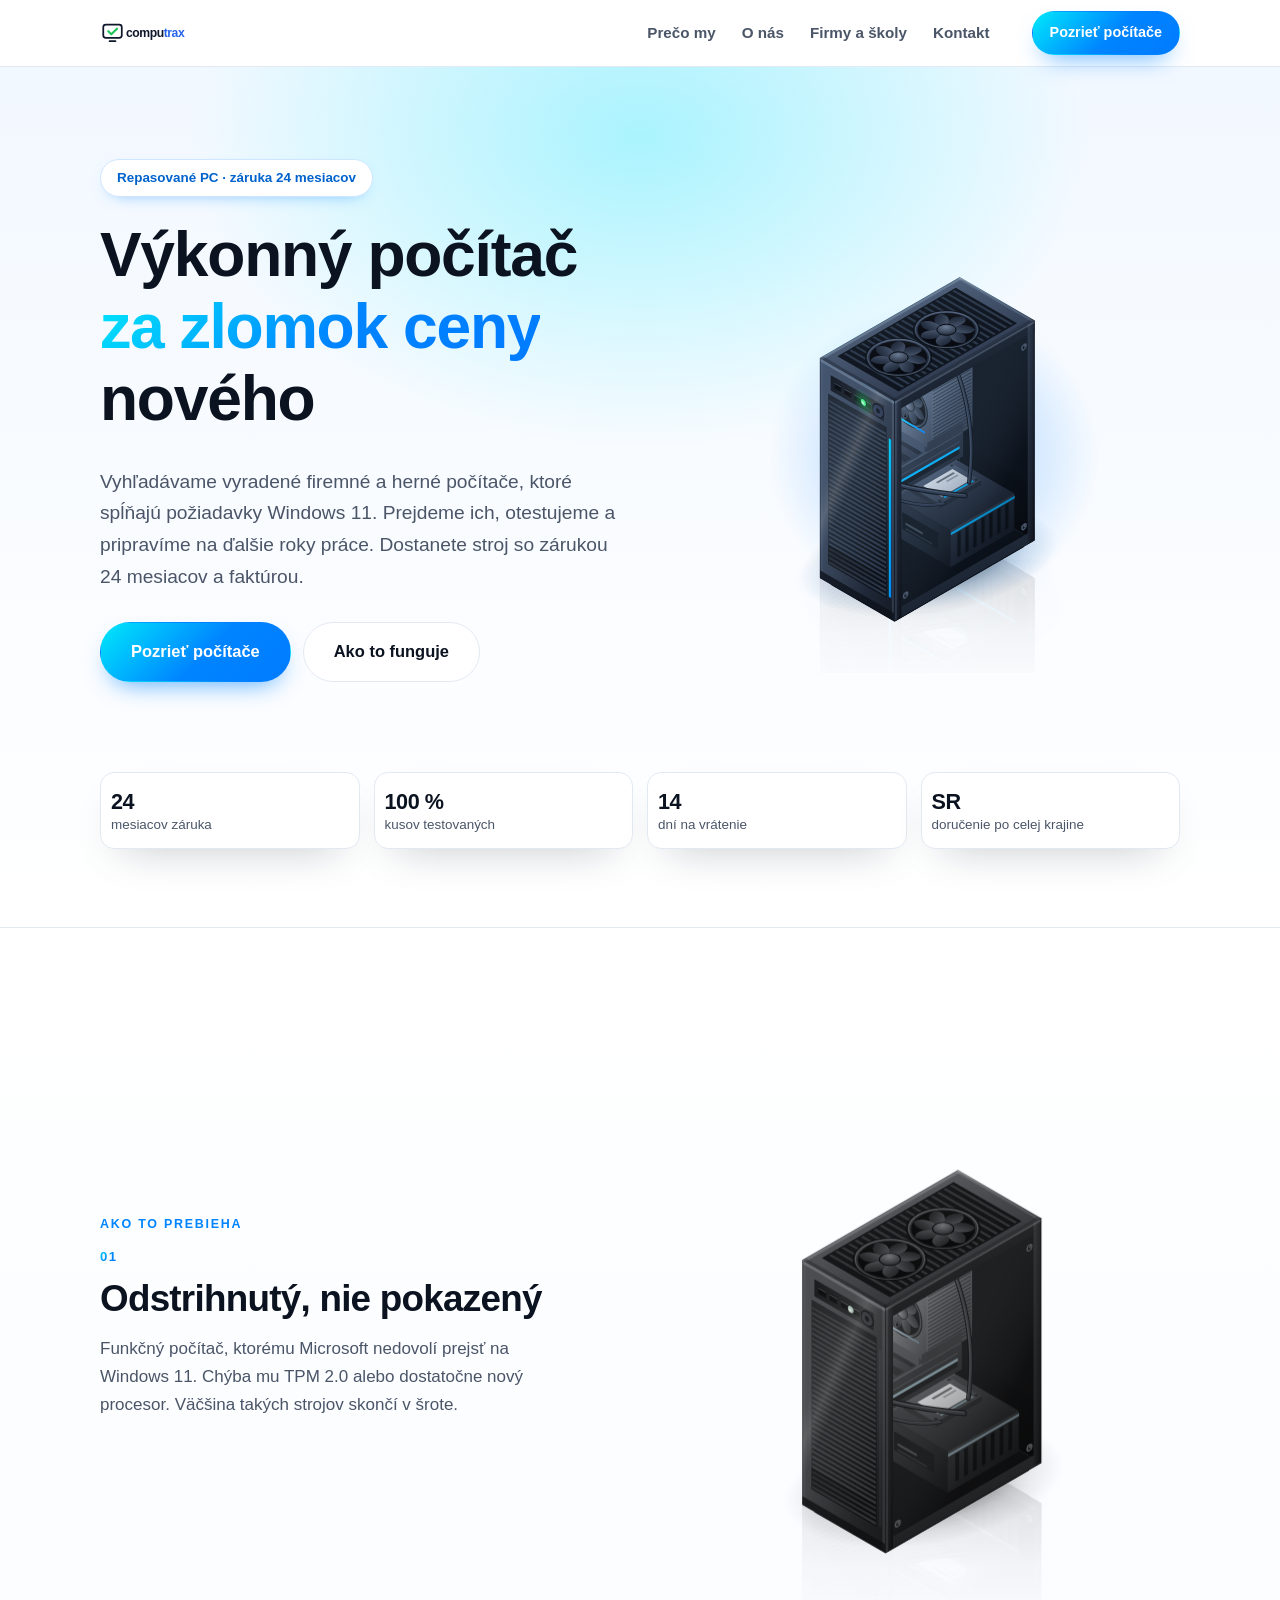
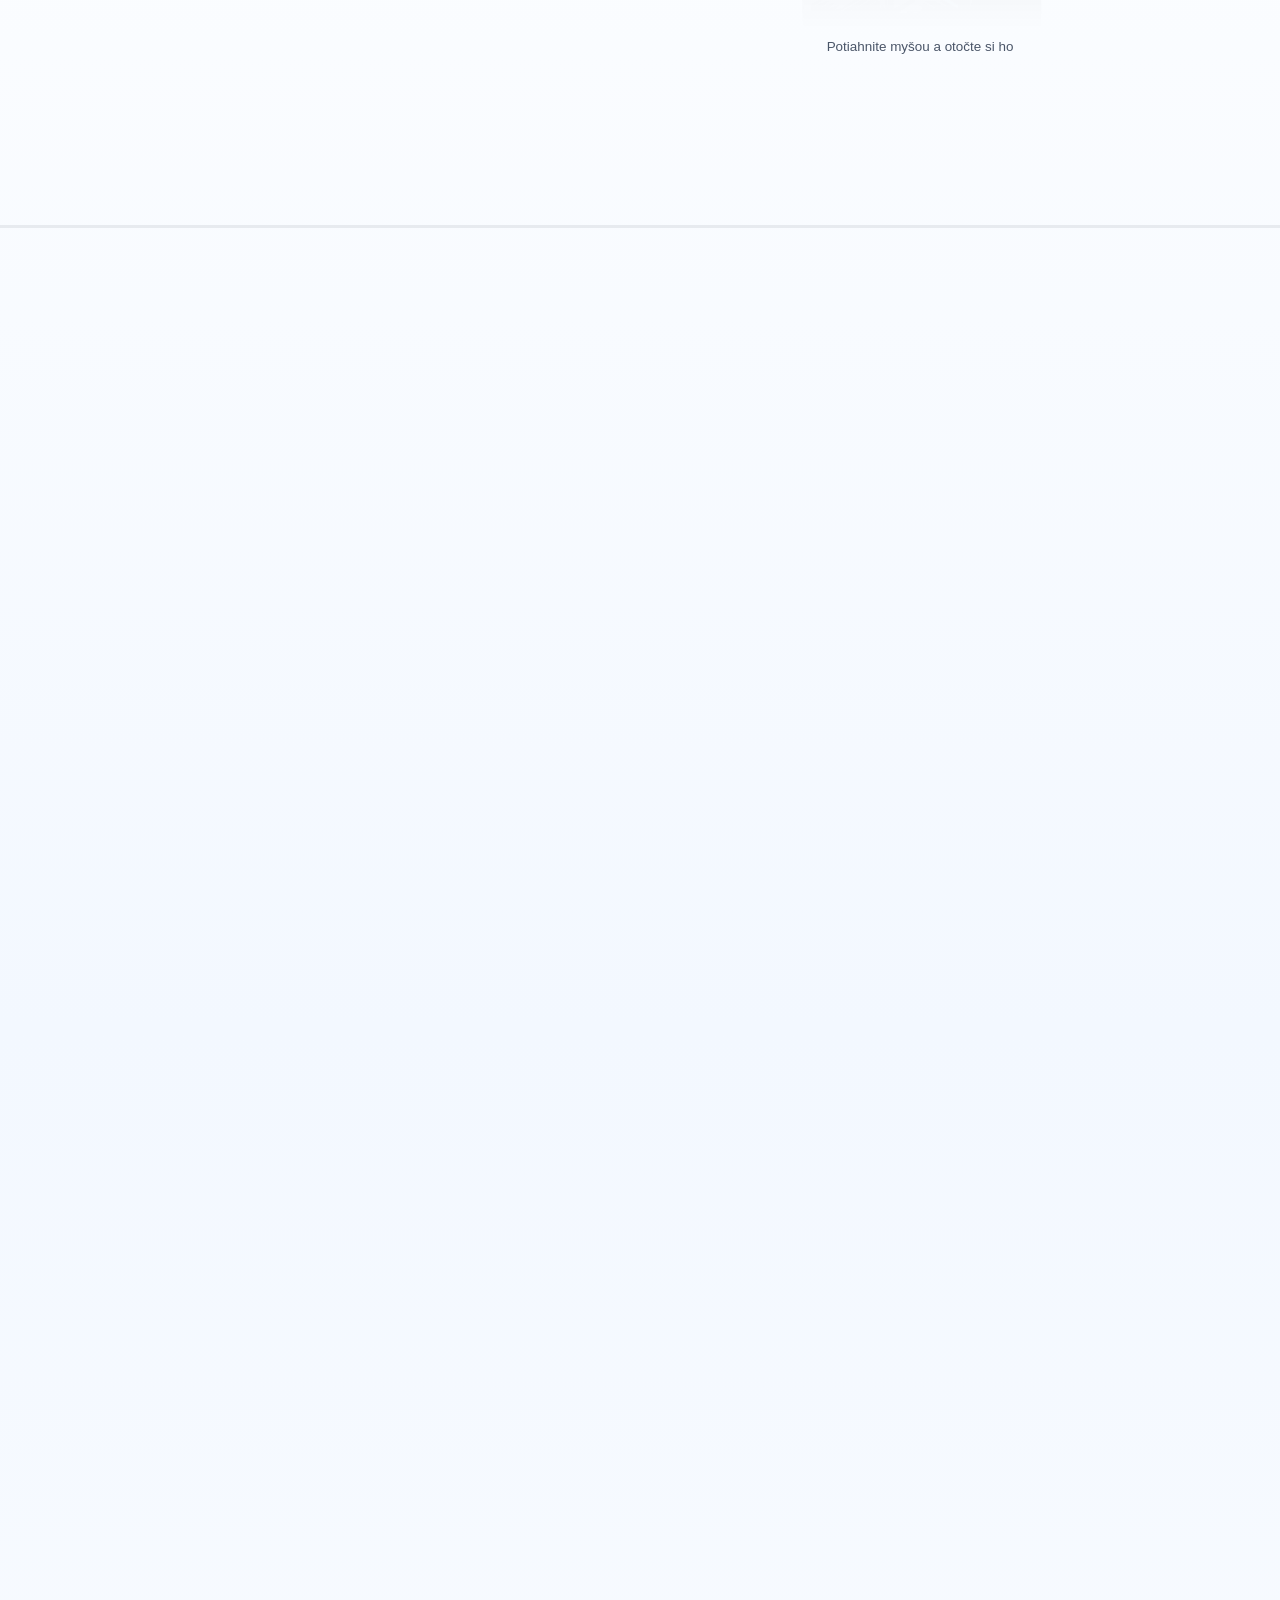
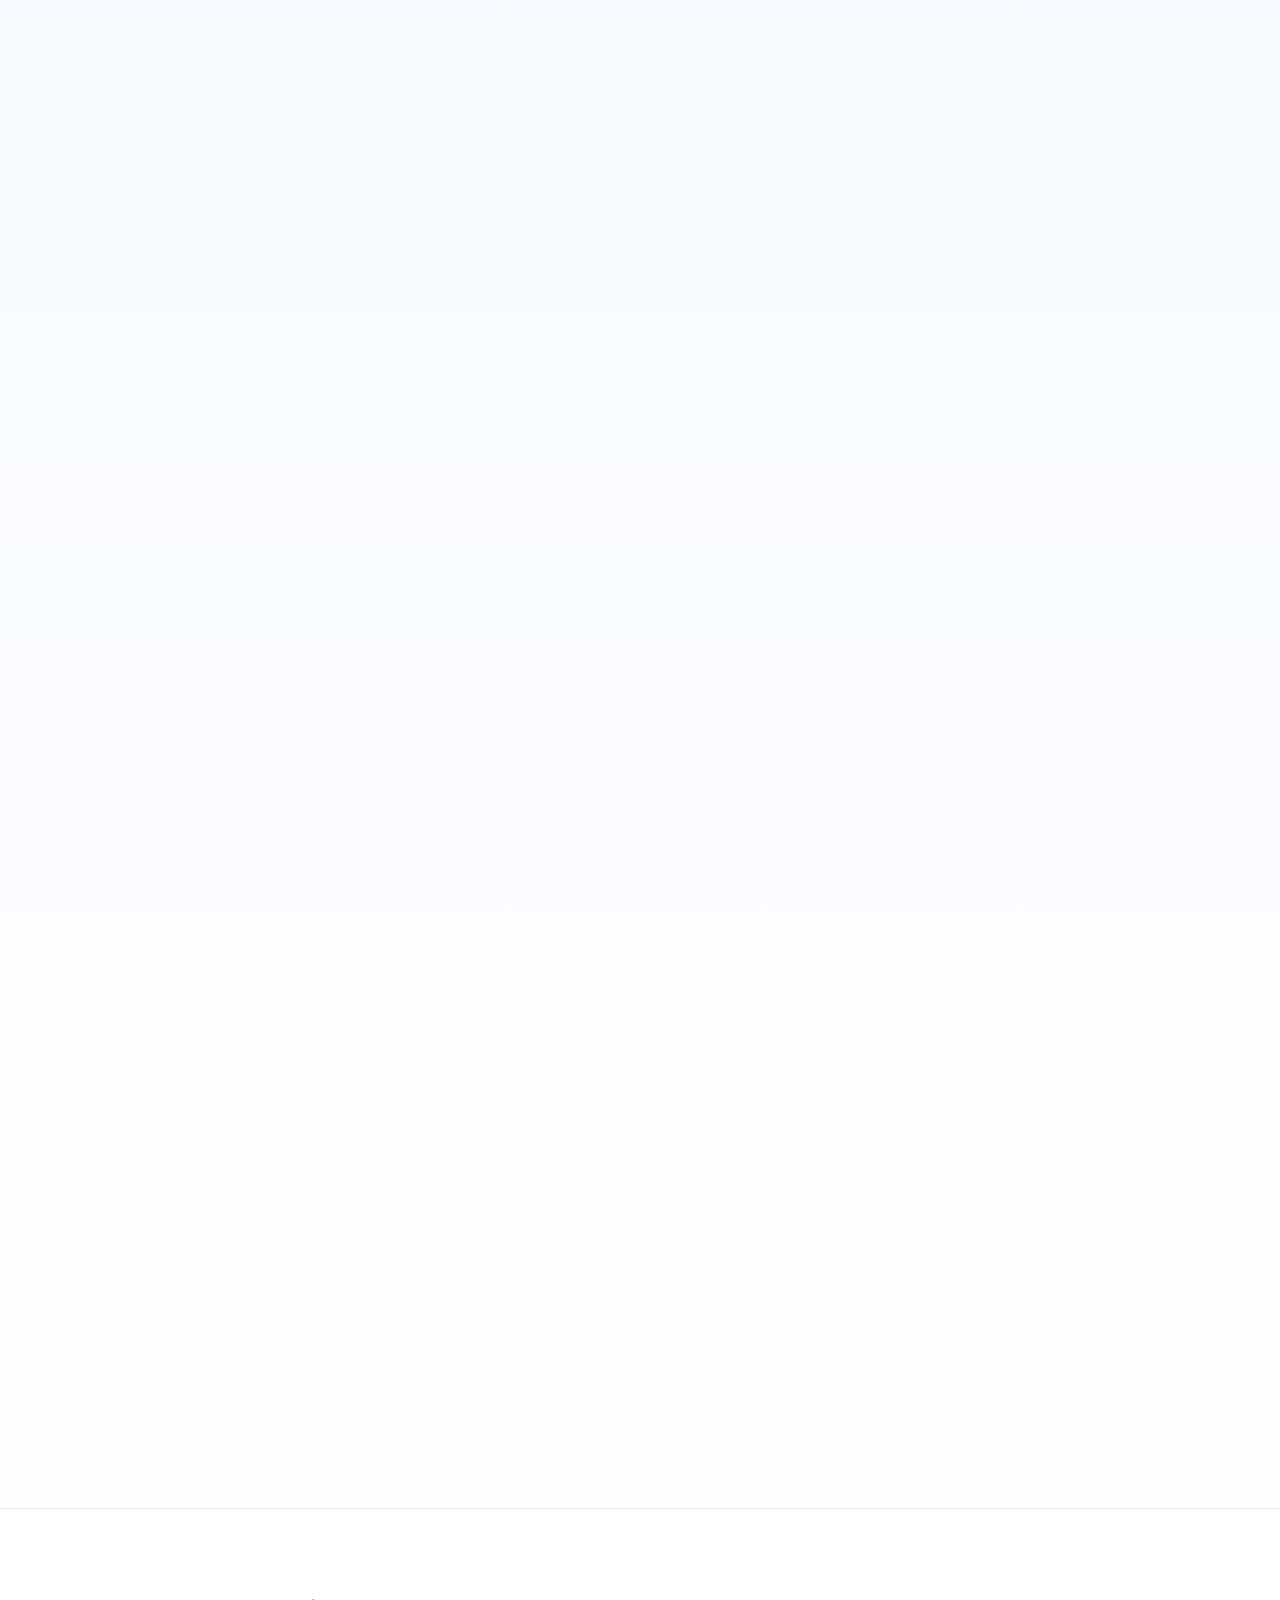
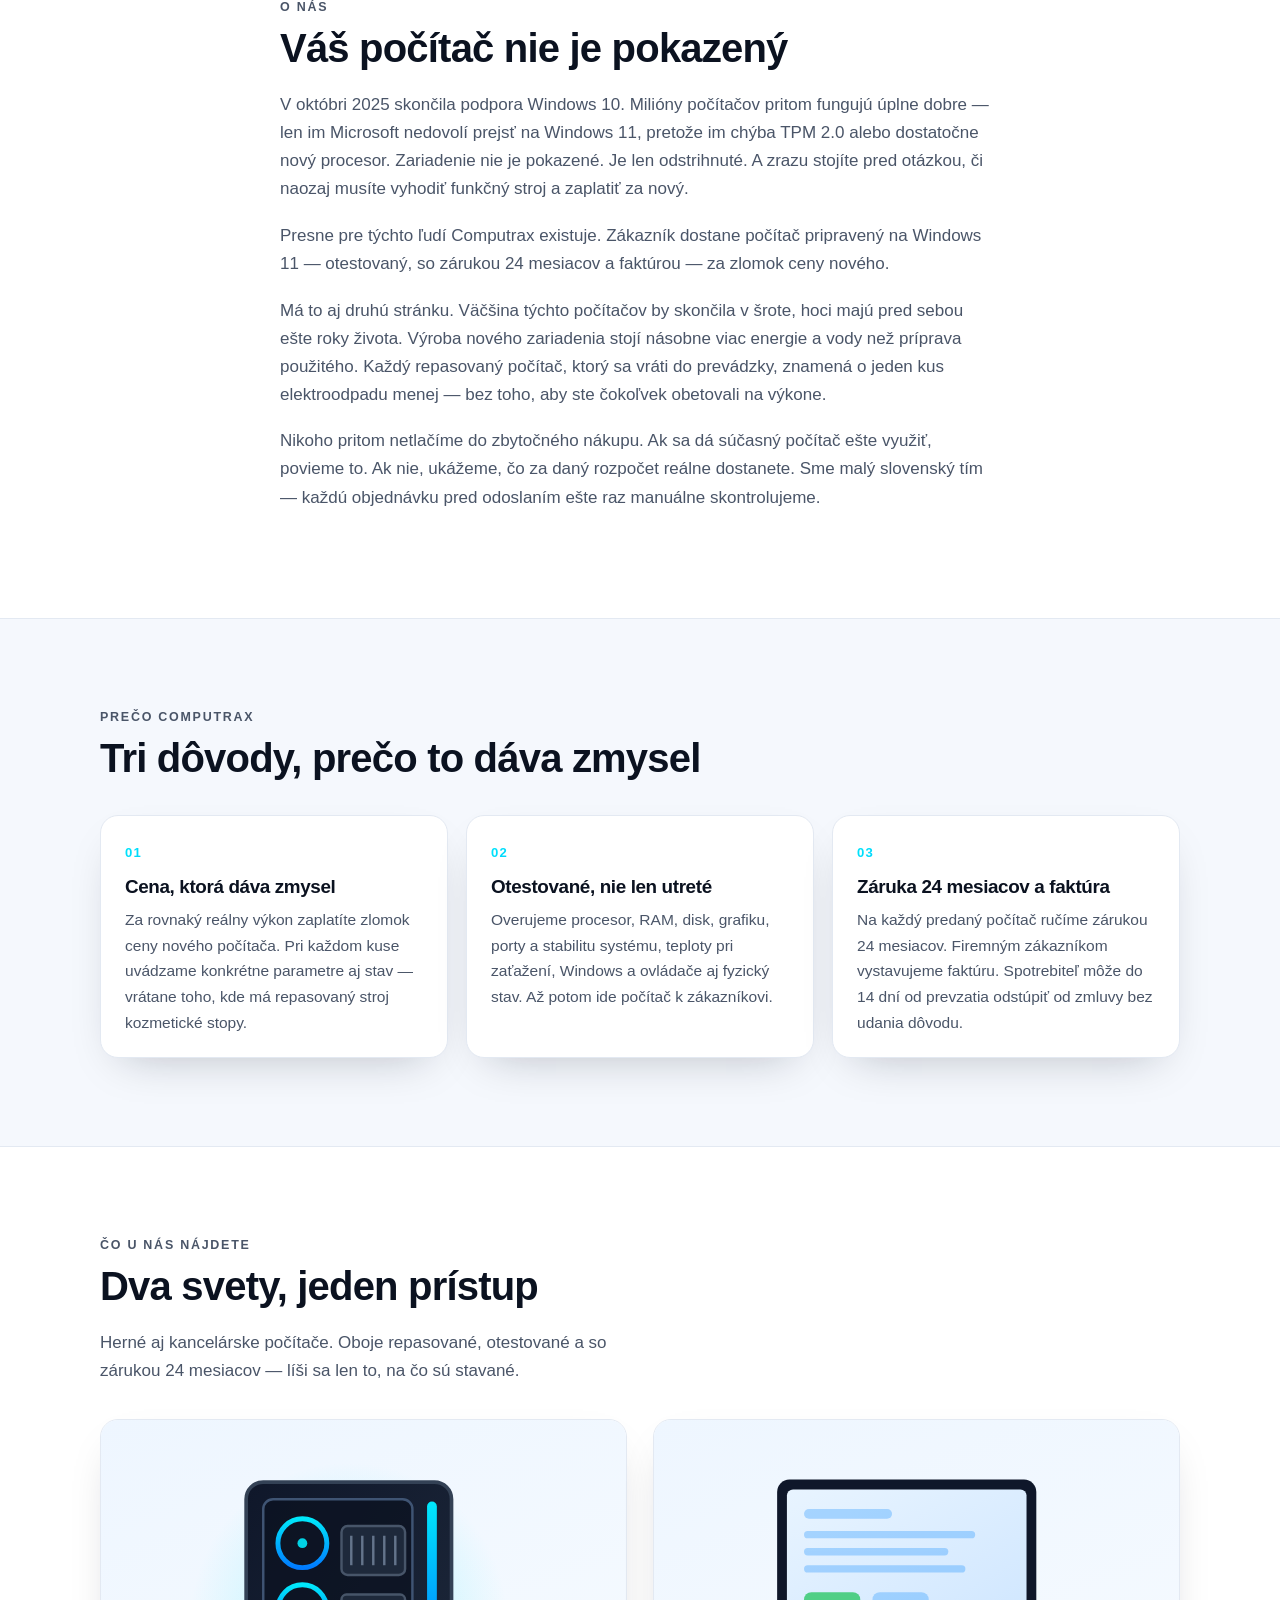
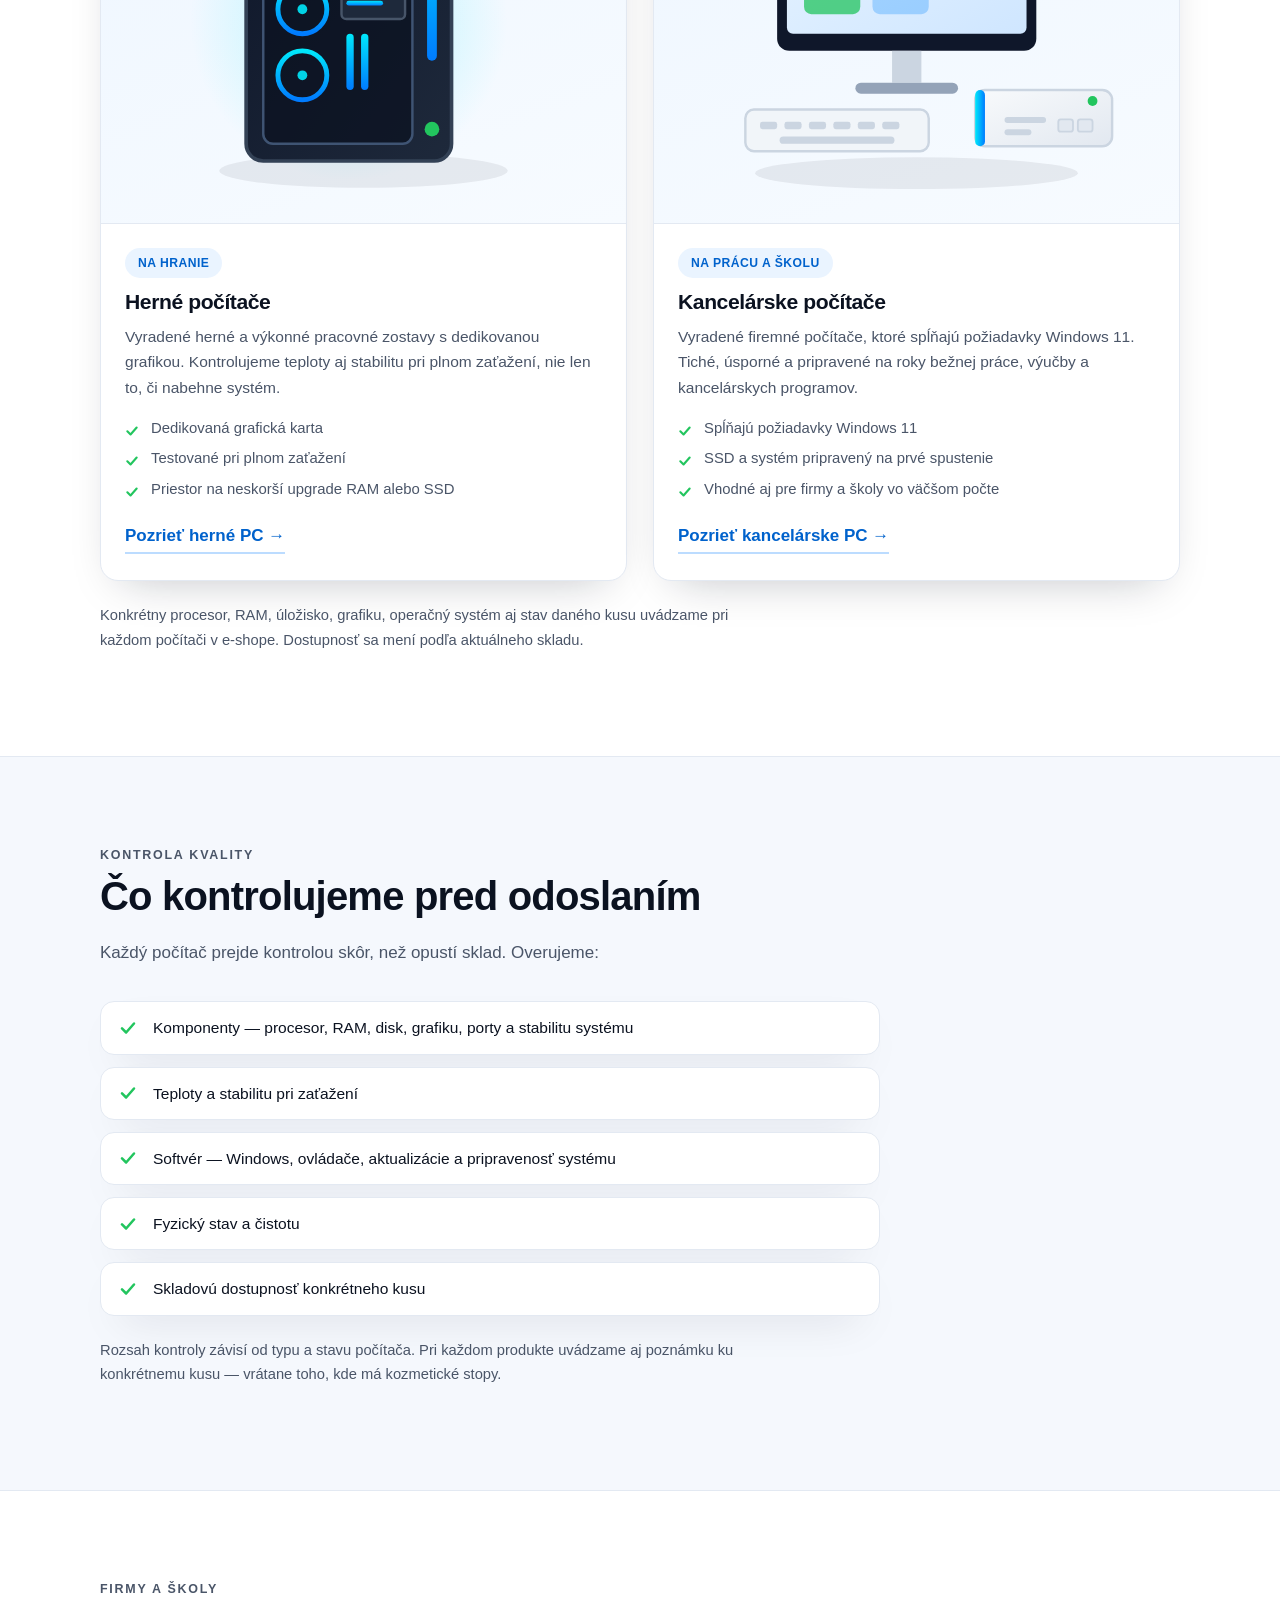
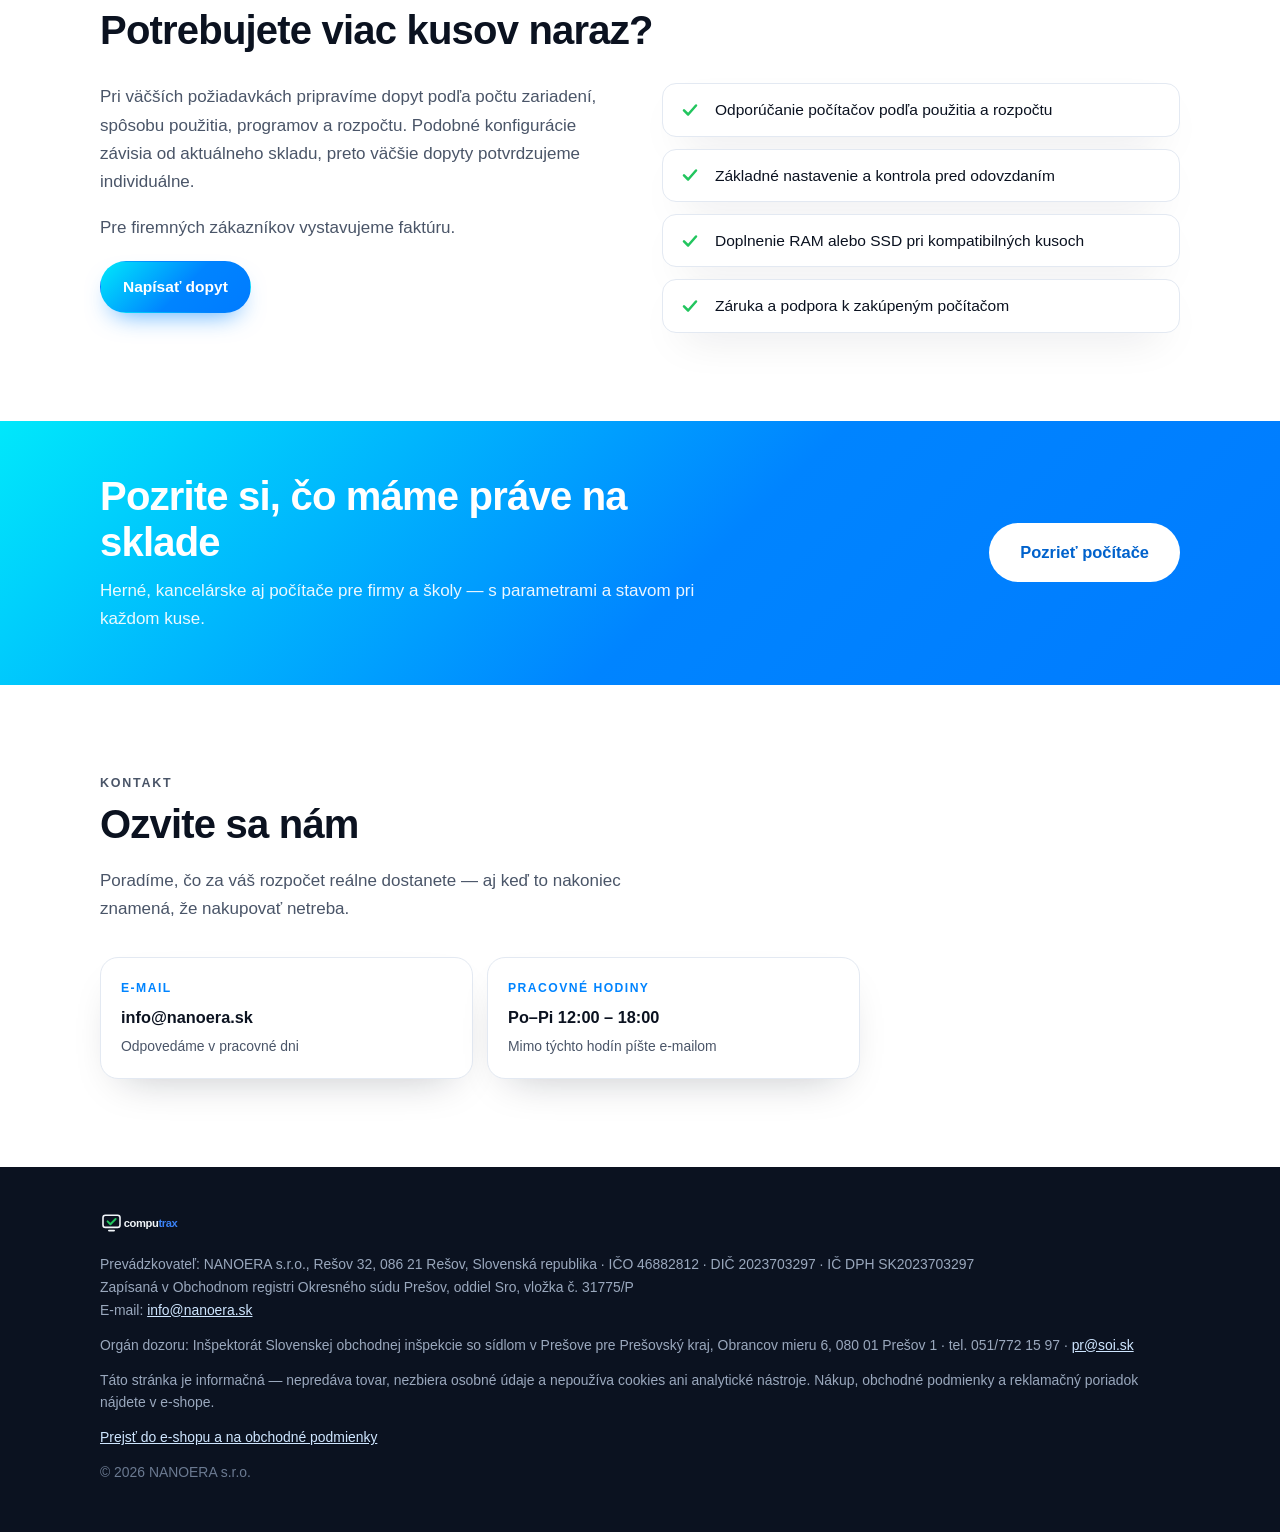
==== index.html @ 3edd497e "Animacia: mrtvy sedy -> zivy modry, odraz na podlahe, dychanie, postupne popisky, pulz pri zapnuti C" ====
<!DOCTYPE html>
<html lang="sk">
<head>
<meta charset="utf-8">
<meta name="viewport" content="width=device-width, initial-scale=1">
<title>Computrax — repasované počítače so zárukou 24 mesiacov</title>
<meta name="description" content="Otestované repasované počítače pripravené na Windows 11. Záruka 24 mesiacov, faktúra a doručenie po celom Slovensku. Výkon za zlomok ceny nového PC.">
<link rel="icon" type="image/svg+xml" href="assets/favicon.svg">
<link rel="icon" href="assets/favicon-32.png" sizes="32x32">
<meta property="og:title" content="Computrax — repasované počítače so zárukou 24 mesiacov">
<meta property="og:description" content="Otestované repasované počítače pripravené na Windows 11. Záruka 24 mesiacov, faktúra a doručenie po celom Slovensku.">
<meta property="og:image" content="assets/og-image.jpg">
<meta property="og:type" content="website">
<meta name="theme-color" content="#0084ff">
<link rel="stylesheet" href="styles.css?v=2">
</head>
<body>

<header class="site-header">
  <div class="wrap header-inner">
    <a class="brand" href="#top"><img src="assets/computrax-logo.svg" alt="Computrax"></a>
    <nav class="nav">
      <a href="#preco">Prečo my</a>
      <a href="#o-nas">O nás</a>
      <a href="#firmy">Firmy a školy</a>
      <a href="#kontakt">Kontakt</a>
    </nav>
    <a class="btn btn-primary btn-sm js-shop" data-utm="hlavicka" href="#">Pozrieť počítače</a>
  </div>
</header>

<main id="top">

  <!-- HERO -->
  <section class="hero">
    <div class="wrap hero-inner">
      <div class="hero-text">
        <p class="pill">Repasované PC · záruka 24 mesiacov</p>
        <h1>Výkonný počítač <span class="grad">za zlomok ceny</span> nového</h1>
        <p class="lede">
          Vyhľadávame vyradené firemné a herné počítače, ktoré spĺňajú požiadavky
          Windows 11. Prejdeme ich, otestujeme a pripravíme na ďalšie roky práce.
          Dostanete stroj so zárukou 24 mesiacov a faktúrou.
        </p>
        <div class="cta-row">
          <a class="btn btn-primary btn-lg js-shop" data-utm="hero" href="#">Pozrieť počítače</a>
          <a class="btn btn-ghost btn-lg" href="#o-nas">Ako to funguje</a>
        </div>
      </div>

      <div class="hero-visual">
        <img class="hero-pc" src="assets/pc-izometricky.svg"
             alt="Repasovaný stolný počítač pripravený na Windows 11"
             width="560" height="600" fetchpriority="high">
      </div>
    </div>

    <div class="wrap">
      <ul class="trust-strip">
        <li><strong>24</strong> mesiacov záruka</li>
        <li><strong>100 %</strong> kusov testovaných</li>
        <li><strong>14</strong> dní na vrátenie</li>
        <li><strong>SR</strong> doručenie po celej krajine</li>
      </ul>
    </div>
    <div class="hero-glow" aria-hidden="true"></div>
  </section>

  <!-- PRÍBEH POČÍTAČA -->
  <section id="pribeh" class="story" aria-label="Ako z vyradeného počítača spravíme stroj pripravený na Windows 11">
    <div class="story-track">
      <div class="story-stage">
        <div class="wrap story-inner">

          <div class="story-copy">
            <p class="eyebrow">Ako to prebieha</p>
            <div class="story-steps">
              <div class="story-step" data-step="0">
                <span class="story-num">01</span>
                <h2>Odstrihnutý, nie pokazený</h2>
                <p>
                  Funkčný počítač, ktorému Microsoft nedovolí prejsť na Windows 11.
                  Chýba mu TPM 2.0 alebo dostatočne nový procesor. Väčšina takých
                  strojov skončí v šrote.
                </p>
              </div>
              <div class="story-step" data-step="1">
                <span class="story-num">02</span>
                <h2>Prejdeme ho kus po kuse</h2>
                <p>
                  Procesor, RAM, úložisko, grafika, porty, teploty pri zaťažení
                  aj stabilita systému. Až potom vieme, s čím máme do činenia.
                </p>
              </div>
              <div class="story-step" data-step="2">
                <span class="story-num">03</span>
                <h2>Čo treba, to doplníme</h2>
                <p>
                  Pri kompatibilných kusoch doplníme RAM alebo SSD. Vyčistíme,
                  vymeníme teplovodivú pastu a znova preskúšame pod záťažou.
                </p>
              </div>
              <div class="story-step" data-step="3">
                <span class="story-num">04</span>
                <h2>Pripravený na ďalšie roky</h2>
                <p>
                  Windows 11 nainštalovaný a aktivovaný, systém pripravený na prvé
                  spustenie. So zárukou 24 mesiacov a faktúrou.
                </p>
                <a class="btn btn-primary js-shop" data-utm="pribeh" href="#">Pozrieť počítače</a>
              </div>
            </div>
          </div>

          <div class="story-scene">
            <div id="wrap">
              <svg id="scene" viewBox="0 0 560 600" role="img"
                   aria-label="Repasovaný stolný počítač — kontrola, rozložený pohľad na komponenty a hotový stroj pripravený na Windows 11">
                <defs id="defs"></defs>
                <g id="stage"></g>
              </svg>
            </div>

            <p class="story-hint">Potiahnite myšou a otočte si ho</p>
          </div>

        </div>

        <div class="story-progress" aria-hidden="true"><span></span></div>
      </div>
    </div>
  </section>

  <!-- O NÁS -->
  <section id="o-nas" class="section">
    <div class="wrap narrow">
      <p class="eyebrow">O nás</p>
      <h2>Váš počítač nie je pokazený</h2>
      <p>
        V októbri 2025 skončila podpora Windows 10. Milióny počítačov pritom fungujú
        úplne dobre — len im Microsoft nedovolí prejsť na Windows 11, pretože im chýba
        TPM 2.0 alebo dostatočne nový procesor. Zariadenie nie je pokazené. Je len
        odstrihnuté. A zrazu stojíte pred otázkou, či naozaj musíte vyhodiť funkčný
        stroj a zaplatiť za nový.
      </p>
      <p>
        Presne pre týchto ľudí Computrax existuje. Zákazník dostane počítač pripravený
        na Windows 11 — otestovaný, so zárukou 24 mesiacov a faktúrou — za zlomok ceny
        nového.
      </p>
      <p>
        Má to aj druhú stránku. Väčšina týchto počítačov by skončila v šrote, hoci majú
        pred sebou ešte roky života. Výroba nového zariadenia stojí násobne viac energie
        a vody než príprava použitého. Každý repasovaný počítač, ktorý sa vráti do
        prevádzky, znamená o jeden kus elektroodpadu menej — bez toho, aby ste čokoľvek
        obetovali na výkone.
      </p>
      <p>
        Nikoho pritom netlačíme do zbytočného nákupu. Ak sa dá súčasný počítač ešte
        využiť, povieme to. Ak nie, ukážeme, čo za daný rozpočet reálne dostanete. Sme
        malý slovenský tím — každú objednávku pred odoslaním ešte raz manuálne
        skontrolujeme.
      </p>
    </div>
  </section>

  <!-- PREČO -->
  <section id="preco" class="section section-alt">
    <div class="wrap">
      <p class="eyebrow">Prečo Computrax</p>
      <h2>Tri dôvody, prečo to dáva zmysel</h2>
      <div class="cards">
        <article class="card">
          <div class="card-num">01</div>
          <h3>Cena, ktorá dáva zmysel</h3>
          <p>
            Za rovnaký reálny výkon zaplatíte zlomok ceny nového počítača. Pri každom
            kuse uvádzame konkrétne parametre aj stav — vrátane toho, kde má repasovaný
            stroj kozmetické stopy.
          </p>
        </article>
        <article class="card">
          <div class="card-num">02</div>
          <h3>Otestované, nie len utreté</h3>
          <p>
            Overujeme procesor, RAM, disk, grafiku, porty a stabilitu systému, teploty
            pri zaťažení, Windows a ovládače aj fyzický stav. Až potom ide počítač
            k zákazníkovi.
          </p>
        </article>
        <article class="card">
          <div class="card-num">03</div>
          <h3>Záruka 24 mesiacov a faktúra</h3>
          <p>
            Na každý predaný počítač ručíme zárukou 24 mesiacov. Firemným zákazníkom
            vystavujeme faktúru. Spotrebiteľ môže do 14 dní od prevzatia odstúpiť od
            zmluvy bez udania dôvodu.
          </p>
        </article>
      </div>
    </div>
  </section>

  <!-- POČÍTAČE -->
  <section id="pocitace" class="section">
    <div class="wrap">
      <p class="eyebrow">Čo u nás nájdete</p>
      <h2>Dva svety, jeden prístup</h2>
      <p class="section-lede">
        Herné aj kancelárske počítače. Oboje repasované, otestované a so zárukou
        24 mesiacov — líši sa len to, na čo sú stavané.
      </p>

      <div class="pc-grid">
        <article class="pc-card">
          <div class="pc-media">
            <img src="assets/pc-herny.svg" alt="Herný repasovaný počítač" width="400" height="300" loading="lazy">
          </div>
          <div class="pc-body">
            <span class="pc-tag">Na hranie</span>
            <h3>Herné počítače</h3>
            <p>
              Vyradené herné a výkonné pracovné zostavy s dedikovanou grafikou.
              Kontrolujeme teploty aj stabilitu pri plnom zaťažení, nie len to,
              či nabehne systém.
            </p>
            <ul class="pc-specs">
              <li>Dedikovaná grafická karta</li>
              <li>Testované pri plnom zaťažení</li>
              <li>Priestor na neskorší upgrade RAM alebo SSD</li>
            </ul>
            <a class="pc-link js-shop" data-utm="pc-herny" href="#">Pozrieť herné PC</a>
          </div>
        </article>

        <article class="pc-card">
          <div class="pc-media">
            <img src="assets/pc-kancelarsky.svg" alt="Kancelársky repasovaný počítač s monitorom" width="400" height="300" loading="lazy">
          </div>
          <div class="pc-body">
            <span class="pc-tag">Na prácu a školu</span>
            <h3>Kancelárske počítače</h3>
            <p>
              Vyradené firemné počítače, ktoré spĺňajú požiadavky Windows 11.
              Tiché, úsporné a pripravené na roky bežnej práce, výučby
              a kancelárskych programov.
            </p>
            <ul class="pc-specs">
              <li>Spĺňajú požiadavky Windows 11</li>
              <li>SSD a systém pripravený na prvé spustenie</li>
              <li>Vhodné aj pre firmy a školy vo väčšom počte</li>
            </ul>
            <a class="pc-link js-shop" data-utm="pc-kancelarsky" href="#">Pozrieť kancelárske PC</a>
          </div>
        </article>
      </div>

      <p class="note">
        Konkrétny procesor, RAM, úložisko, grafiku, operačný systém aj stav
        daného kusu uvádzame pri každom počítači v e-shope. Dostupnosť sa mení
        podľa aktuálneho skladu.
      </p>
    </div>
  </section>

  <!-- KONTROLA -->
  <section id="kontrola" class="section section-alt">
    <div class="wrap">
      <p class="eyebrow">Kontrola kvality</p>
      <h2>Čo kontrolujeme pred odoslaním</h2>
      <p class="section-lede">Každý počítač prejde kontrolou skôr, než opustí sklad. Overujeme:</p>
      <ul class="checklist">
        <li>Komponenty — procesor, RAM, disk, grafiku, porty a stabilitu systému</li>
        <li>Teploty a stabilitu pri zaťažení</li>
        <li>Softvér — Windows, ovládače, aktualizácie a pripravenosť systému</li>
        <li>Fyzický stav a čistotu</li>
        <li>Skladovú dostupnosť konkrétneho kusu</li>
      </ul>
      <p class="note">
        Rozsah kontroly závisí od typu a stavu počítača. Pri každom produkte
        uvádzame aj poznámku ku konkrétnemu kusu — vrátane toho, kde má
        kozmetické stopy.
      </p>
    </div>
  </section>

  <!-- FIRMY A ŠKOLY -->
  <section id="firmy" class="section">
    <div class="wrap">
      <p class="eyebrow">Firmy a školy</p>
      <h2>Potrebujete viac kusov naraz?</h2>
      <div class="split">
        <div class="split-text">
          <p>
            Pri väčších požiadavkách pripravíme dopyt podľa počtu zariadení, spôsobu
            použitia, programov a rozpočtu. Podobné konfigurácie závisia od aktuálneho
            skladu, preto väčšie dopyty potvrdzujeme individuálne.
          </p>
          <p>
            Pre firemných zákazníkov vystavujeme faktúru.
          </p>
          <a class="btn btn-primary" href="mailto:info@nanoera.sk?subject=Dopyt%20pre%20firmu%20alebo%20%C5%A1kolu">Napísať dopyt</a>
        </div>
        <ul class="checklist split-list">
          <li>Odporúčanie počítačov podľa použitia a rozpočtu</li>
          <li>Základné nastavenie a kontrola pred odovzdaním</li>
          <li>Doplnenie RAM alebo SSD pri kompatibilných kusoch</li>
          <li>Záruka a podpora k zakúpeným počítačom</li>
        </ul>
      </div>
    </div>
  </section>

  <!-- CTA BAND -->
  <section class="band">
    <div class="wrap band-inner">
      <div>
        <h2>Pozrite si, čo máme práve na sklade</h2>
        <p>Herné, kancelárske aj počítače pre firmy a školy — s parametrami a stavom pri každom kuse.</p>
      </div>
      <a class="btn btn-white btn-lg js-shop" data-utm="cta-pas" href="#">Pozrieť počítače</a>
    </div>
  </section>

  <!-- KONTAKT -->
  <section id="kontakt" class="section">
    <div class="wrap">
      <p class="eyebrow">Kontakt</p>
      <h2>Ozvite sa nám</h2>
      <p class="section-lede">Poradíme, čo za váš rozpočet reálne dostanete — aj keď to nakoniec znamená, že nakupovať netreba.</p>
      <div class="contact-grid">
        <a class="contact-card" href="mailto:info@nanoera.sk">
          <span class="contact-label">E-mail</span>
          <strong>info@nanoera.sk</strong>
          <span class="contact-note">Odpovedáme v pracovné dni</span>
        </a>
        <div class="contact-card">
          <span class="contact-label">Pracovné hodiny</span>
          <strong>Po–Pi 12:00 – 18:00</strong>
          <span class="contact-note">Mimo týchto hodín píšte e-mailom</span>
        </div>
      </div>
    </div>
  </section>

</main>

<footer class="footer">
  <div class="wrap footer-inner">
    <img class="footer-logo" src="assets/computrax-logo-dark.svg" alt="Computrax">
    <p>
      Prevádzkovateľ: NANOERA s.r.o., Rešov 32, 086 21 Rešov, Slovenská republika ·
      IČO 46882812 · DIČ 2023703297 · IČ DPH SK2023703297<br>
      Zapísaná v Obchodnom registri Okresného súdu Prešov, oddiel Sro, vložka č. 31775/P<br>
      E-mail: <a href="mailto:info@nanoera.sk">info@nanoera.sk</a>
    </p>
    <p>
      Orgán dozoru: Inšpektorát Slovenskej obchodnej inšpekcie so sídlom v Prešove
      pre Prešovský kraj, Obrancov mieru 6, 080 01 Prešov 1 ·
      tel. 051/772 15 97 · <a href="mailto:pr@soi.sk">pr@soi.sk</a>
    </p>
    <p>
      Táto stránka je informačná — nepredáva tovar, nezbiera osobné údaje
      a nepoužíva cookies ani analytické nástroje. Nákup, obchodné podmienky
      a reklamačný poriadok nájdete v e-shope.
    </p>
    <p class="footer-links">
      <a class="js-shop" data-utm="paticka" href="#">Prejsť do e-shopu a na obchodné podmienky</a>
    </p>
    <p class="copy">© 2026 NANOERA s.r.o.</p>
  </div>
</footer>

<div class="sticky-cta">
  <a class="btn btn-primary js-shop" data-utm="sticky-mobil" href="#">Pozrieť počítače</a>
</div>

<script src="app.js?v=2"></script>
<script src="pc-scene.js?v=2"></script>
<script src="story.js?v=2"></script>
</body>
</html>
---- styles.css ----
/* Computrax — landing page
   Farby prevzaté z loga: #00E8FB → #007BFF, text #0B1220 */

:root {
  --ink: #0b1220;
  --ink-soft: #4a5568;
  --line: #e3e9f2;
  --bg: #ffffff;
  --bg-alt: #f5f8fd;
  --blue: #0084ff;
  --blue-deep: #0062cc;
  --cyan: #00e8fb;
  --grad: linear-gradient(135deg, #00e8fb 0%, #0084ff 55%, #007bff 100%);
  --radius: 18px;
  --shadow: 0 18px 44px -22px rgba(11, 18, 32, .28);
  --wrap: 1120px;
}

* { box-sizing: border-box; }

html { scroll-behavior: smooth; }

body {
  margin: 0;
  background: var(--bg);
  color: var(--ink);
  font-family: -apple-system, BlinkMacSystemFont, "Segoe UI", Inter, Roboto,
               "Helvetica Neue", Arial, sans-serif;
  font-size: 17px;
  line-height: 1.65;
  -webkit-font-smoothing: antialiased;
}

img { max-width: 100%; display: block; }

a { color: var(--blue-deep); }

.wrap {
  width: 100%;
  max-width: var(--wrap);
  margin: 0 auto;
  padding: 0 20px;
}

.narrow { max-width: 760px; }

h1, h2, h3 {
  line-height: 1.15;
  letter-spacing: -.02em;
  margin: 0 0 .5em;
}

h1 { font-size: clamp(2.1rem, 6.4vw, 3.9rem); font-weight: 800; }
h2 { font-size: clamp(1.6rem, 4vw, 2.5rem); font-weight: 780; }
h3 { font-size: 1.18rem; font-weight: 700; }

p { margin: 0 0 1.1em; }

.grad {
  background: var(--grad);
  -webkit-background-clip: text;
  background-clip: text;
  color: transparent;
}

.eyebrow {
  text-transform: uppercase;
  letter-spacing: .14em;
  font-size: .78rem;
  font-weight: 700;
  color: var(--blue);
  margin-bottom: .6em;
}

/* ---------- Header ---------- */

.site-header {
  position: sticky;
  top: 0;
  z-index: 50;
  background: rgba(255, 255, 255, .88);
  backdrop-filter: saturate(180%) blur(12px);
  border-bottom: 1px solid var(--line);
}

.header-inner {
  display: flex;
  align-items: center;
  gap: 16px;
  height: 66px;
}

.brand { margin-right: auto; display: flex; }
.brand img { height: 26px; width: auto; }

.nav { display: none; gap: 26px; }

.nav a {
  color: var(--ink-soft);
  text-decoration: none;
  font-weight: 600;
  font-size: .95rem;
}

.nav a:hover { color: var(--ink); }

@media (min-width: 860px) {
  .nav { display: flex; margin-right: 26px; }
}

/* ---------- Buttons ---------- */

.btn {
  display: inline-flex;
  align-items: center;
  justify-content: center;
  gap: 8px;
  border-radius: 999px;
  font-weight: 700;
  text-decoration: none;
  padding: 12px 22px;
  font-size: .97rem;
  border: 1px solid transparent;
  transition: transform .15s ease, box-shadow .15s ease, background .15s ease;
  white-space: nowrap;
}

.btn:active { transform: translateY(1px); }

.btn-primary {
  background: var(--grad);
  color: #fff;
  box-shadow: 0 12px 26px -12px rgba(0, 132, 255, .75);
}

.btn-primary:hover { box-shadow: 0 16px 34px -12px rgba(0, 132, 255, .9); }

.btn-ghost {
  background: #fff;
  color: var(--ink);
  border-color: var(--line);
}

.btn-ghost:hover { border-color: #c8d5e8; }

.btn-white {
  background: #fff;
  color: var(--blue-deep);
}

.btn-sm { padding: 9px 17px; font-size: .9rem; }
.btn-lg { padding: 15px 30px; font-size: 1.03rem; }

/* ---------- Hero ---------- */

.hero {
  position: relative;
  overflow: hidden;
  background: linear-gradient(180deg, #f2f8ff 0%, #ffffff 100%);
  padding: 62px 0 54px;
  text-align: center;
}

.hero-inner {
  position: relative;
  z-index: 2;
  display: grid;
  gap: 34px;
  align-items: center;
}

@media (min-width: 940px) {
  .hero { text-align: left; }
  .hero-inner { grid-template-columns: 1.05fr 1fr; gap: 48px; }
  .hero .lede { margin-left: 0; margin-right: 0; }
  .hero .cta-row { justify-content: flex-start; }
}

.hero-visual { display: flex; justify-content: center; }



/* na mobile hero stiahneme, aby bola animácia hneď na dosah */
@media (max-width: 939px) {
  .hero { padding-top: 40px; }
  .pill { margin-bottom: 16px; }
  .hero .lede { margin-bottom: 22px; }
  .hero .cta-row { margin-bottom: 26px; }
  .hero-inner { gap: 22px; }
  .hero-pc { max-width: 300px; }
}

/* ---------- Počítač v hero ---------- */

.hero-pc {
  width: 100%;
  max-width: 430px;
  height: auto;
  animation: hero-plava 7s ease-in-out infinite;
}

@keyframes hero-plava {
  0%, 100% { transform: translateY(0); }
  50%      { transform: translateY(-12px); }
}

@media (prefers-reduced-motion: reduce) {
  .hero-pc { animation: none; }
}

.hero-glow {
  position: absolute;
  top: -240px;
  left: 50%;
  transform: translateX(-50%);
  width: 900px;
  height: 620px;
  background: radial-gradient(closest-side, rgba(0, 232, 251, .30), rgba(0, 132, 255, 0));
  pointer-events: none;
}

.pill {
  display: inline-block;
  background: #fff;
  border: 1px solid #cfe6ff;
  color: var(--blue-deep);
  border-radius: 999px;
  padding: 7px 16px;
  font-size: .84rem;
  font-weight: 700;
  margin: 0 0 22px;
  box-shadow: 0 6px 18px -12px rgba(0, 132, 255, .8);
}

.lede {
  font-size: clamp(1.02rem, 2.3vw, 1.2rem);
  color: var(--ink-soft);
  max-width: 620px;
  margin: 0 auto 30px;
}

.cta-row {
  display: flex;
  flex-wrap: wrap;
  gap: 12px;
  justify-content: center;
  margin-bottom: 44px;
}

.trust-strip {
  list-style: none;
  margin: 0;
  padding: 0;
  display: grid;
  grid-template-columns: repeat(2, 1fr);
  gap: 14px;
  max-width: 720px;
  margin: 0 auto;
}

.trust-strip li {
  background: #fff;
  border: 1px solid var(--line);
  border-radius: 14px;
  padding: 14px 10px;
  font-size: .84rem;
  color: var(--ink-soft);
  line-height: 1.35;
  box-shadow: var(--shadow);
}

.trust-strip strong {
  display: block;
  font-size: 1.35rem;
  color: var(--ink);
  letter-spacing: -.02em;
}

@media (min-width: 700px) {
  .hero { padding: 92px 0 78px; }
  .trust-strip { grid-template-columns: repeat(4, 1fr); }
}

@media (min-width: 940px) {
  /* pri dvojstĺpcovom hero má pás lícovať s textom, nie byť vycentrovaný */
  .trust-strip { max-width: none; margin-top: 46px; }
}

/* ---------- Sections ---------- */

.section { padding: 62px 0; }
.section-alt { background: var(--bg-alt); border-block: 1px solid var(--line); }

.section p { color: var(--ink-soft); }
.section h2 { color: var(--ink); }

.section-lede { max-width: 560px; margin-bottom: 34px; }

@media (min-width: 700px) {
  .section { padding: 88px 0; }
}

/* ---------- Cards ---------- */

.cards {
  display: grid;
  gap: 18px;
  margin-top: 34px;
}

@media (min-width: 820px) {
  .cards { grid-template-columns: repeat(3, 1fr); }
}

.card {
  background: #fff;
  border: 1px solid var(--line);
  border-radius: var(--radius);
  padding: 26px 24px 22px;
  box-shadow: var(--shadow);
}

.card-num {
  font-size: .82rem;
  font-weight: 800;
  letter-spacing: .1em;
  background: var(--grad);
  -webkit-background-clip: text;
  background-clip: text;
  color: transparent;
  margin-bottom: 12px;
}

.card p { margin-bottom: 0; font-size: .97rem; }

/* ---------- CTA band ---------- */

.band {
  background: var(--grad);
  color: #fff;
  padding: 52px 0;
}

.band h2 { color: #fff; margin-bottom: .3em; }
.band p { color: rgba(255, 255, 255, .92); margin: 0; }

.band-inner {
  display: flex;
  flex-direction: column;
  gap: 24px;
  align-items: flex-start;
}

@media (min-width: 860px) {
  .band-inner { flex-direction: row; align-items: center; justify-content: space-between; }
  .band-inner > div { max-width: 620px; }
}

/* ---------- Kontakt ---------- */

.contact-grid {
  display: grid;
  gap: 14px;
  grid-template-columns: 1fr;
  max-width: 760px;
}

@media (min-width: 640px) { .contact-grid { grid-template-columns: repeat(2, 1fr); } }

.contact-card {
  display: block;
  background: #fff;
  border: 1px solid var(--line);
  border-radius: var(--radius);
  padding: 20px;
  text-decoration: none;
  color: var(--ink);
  box-shadow: var(--shadow);
  transition: border-color .15s ease, transform .15s ease;
  overflow-wrap: anywhere;
}

a.contact-card:hover { border-color: #9fcdff; transform: translateY(-2px); }

.contact-label {
  display: block;
  font-size: .76rem;
  text-transform: uppercase;
  letter-spacing: .12em;
  font-weight: 700;
  color: var(--blue);
  margin-bottom: 8px;
}

.contact-card strong { display: block; font-size: 1.02rem; line-height: 1.4; }

.contact-note {
  display: block;
  margin-top: 6px;
  font-size: .87rem;
  color: var(--ink-soft);
}

/* =========================================================
   PRÍBEH POČÍTAČA — 3D scéna riadená scrollom
   Premenné nastavuje story.js pri každom snímku:
   --p  celkový postup 0–1      --ex  rozobratie 0–1
   --sc postup skenu 0–1        --gl  finálne rozsvietenie 0–1
   --rx --ry  natočenie kamery v stupňoch
   ========================================================= */

.story {
  --p: 0; --gl: 0;
  background: linear-gradient(180deg, #ffffff 0%, #f3f8ff 45%, #ffffff 100%);
  border-block: 1px solid var(--line);
}

.story-track { height: 420vh; }

.story-stage {
  position: sticky;
  top: 0;
  height: 100vh;
  min-height: 560px;
  display: flex;
  align-items: center;
  overflow: hidden;
  z-index: 1;
}

.story-inner {
  display: grid;
  gap: 20px;
  align-items: center;
  width: 100%;
}

@media (min-width: 940px) {
  .story-inner { grid-template-columns: 1fr 1fr; gap: 40px; }
}

/* ---- text krokov ---- */

.story-steps { position: relative; min-height: 300px; }

.story-step {
  position: absolute;
  inset: 0;
  opacity: 0;
  transform: translateY(18px);
  transition: opacity .45s ease, transform .45s ease;
  pointer-events: none;
}

.story-step.is-on {
  opacity: 1;
  transform: none;
  pointer-events: auto;
}

.story-num {
  display: inline-block;
  font-size: .82rem;
  font-weight: 800;
  letter-spacing: .12em;
  background: var(--grad);
  -webkit-background-clip: text;
  background-clip: text;
  color: transparent;
  margin-bottom: 10px;
}

.story-step h2 { font-size: clamp(1.5rem, 3.4vw, 2.3rem); margin-bottom: .4em; }
.story-step p { color: var(--ink-soft); max-width: 460px; }
.story-step .btn { margin-top: 6px; }

/* ---- izometrická scéna počítača ---- */

.story-scene {
  display: flex;
  flex-direction: column;
  align-items: center;
  justify-content: center;
}

#wrap {
  width: min(520px, 92%);
  aspect-ratio: 560 / 600;
  position: relative;
  touch-action: pan-y;
  cursor: grab;
  user-select: none;
  -webkit-user-select: none;
}

#wrap.dragging { cursor: grabbing; }

svg#scene {
  display: block;
  width: 100%;
  height: 100%;
  isolation: isolate;
  overflow: visible;
}

/* Odraz na podlahe zdvojnásobuje počet kreslených prvkov —
   na mobile ho vypíname, aby scéna zostala plynulá. */
@media (max-width: 939px) {
  .odraz { display: none; }
}

.lblTxt {
  font-family: -apple-system, BlinkMacSystemFont, "Segoe UI", Inter, Roboto,
               "Helvetica Neue", Arial, sans-serif;
  font-size: 16px;
  font-weight: 600;
  letter-spacing: .2px;
  fill: #0b1220;
}

/* ---- ukazovateľ postupu a nápoveda ---- */

.story-progress {
  position: absolute;
  left: 0;
  bottom: 0;
  width: 100%;
  height: 3px;
  background: rgba(11, 18, 32, .07);
}

.story-progress span {
  display: block;
  height: 100%;
  width: calc(var(--p) * 100%);
  background: var(--grad);
}

.story-hint {
  margin: 26px 0 0;
  font-size: .84rem;
  color: var(--ink-soft);
  opacity: var(--gl);
  transition: opacity .3s ease;
}

/* ---- mobil ---- */

@media (max-width: 939px) {
  .story-track { height: 340vh; }
  .story-steps { min-height: 260px; }
  .story-scene { min-height: 300px; }
  .story-inner { gap: 8px; }
}

/* ---- vypnuté animácie: statický, hotový stav ---- */

@media (prefers-reduced-motion: reduce) {
  .story-track { height: auto; }

  .story-stage {
    position: static;
    height: auto;
    padding: 62px 0;
    overflow: visible;
  }

  .story-steps { min-height: 0; display: grid; gap: 26px; }

  .story-step {
    position: static;
    opacity: 1;
    transform: none;
    pointer-events: auto;
  }

  .story-scene { display: none; }
  .story-progress { display: none; }
}

/* ---------- Počítače ---------- */

.pc-grid {
  display: grid;
  gap: 20px;
  margin-top: 32px;
}

@media (min-width: 820px) {
  .pc-grid { grid-template-columns: repeat(2, 1fr); gap: 26px; }
}

.pc-card {
  background: #fff;
  border: 1px solid var(--line);
  border-radius: var(--radius);
  overflow: hidden;
  box-shadow: var(--shadow);
  display: flex;
  flex-direction: column;
}

.pc-media {
  background: linear-gradient(160deg, #eef6ff 0%, #f7fbff 100%);
  border-bottom: 1px solid var(--line);
  padding: 18px;
}

.pc-media img {
  width: 100%;
  height: auto;
  aspect-ratio: 4 / 3;
  object-fit: contain;
}

.pc-body {
  padding: 24px 24px 26px;
  display: flex;
  flex-direction: column;
  flex: 1;
}

.pc-tag {
  display: inline-block;
  align-self: flex-start;
  background: #eaf4ff;
  color: var(--blue-deep);
  border-radius: 999px;
  padding: 5px 13px;
  font-size: .76rem;
  font-weight: 700;
  letter-spacing: .04em;
  text-transform: uppercase;
  margin-bottom: 12px;
}

.pc-body h3 { font-size: 1.32rem; margin-bottom: .45em; }
.pc-body > p { font-size: .97rem; margin-bottom: 1.1em; }

.pc-specs {
  list-style: none;
  margin: 0 0 22px;
  padding: 0;
  display: grid;
  gap: 9px;
}

.pc-specs li {
  position: relative;
  padding-left: 26px;
  font-size: .93rem;
  color: var(--ink-soft);
  line-height: 1.45;
}

.pc-specs li::before {
  content: "";
  position: absolute;
  left: 0;
  top: 6px;
  width: 14px;
  height: 14px;
  background: url("data:image/svg+xml;utf8,<svg xmlns='http://www.w3.org/2000/svg' viewBox='0 0 24 24' fill='none' stroke='%2322c55e' stroke-width='3.6' stroke-linecap='round' stroke-linejoin='round'><path d='M4 12.5 l5.5 5.5 L20 6'/></svg>") no-repeat center / contain;
}

.pc-link {
  margin-top: auto;
  align-self: flex-start;
  font-weight: 700;
  text-decoration: none;
  color: var(--blue-deep);
  border-bottom: 2px solid #bcdcff;
  padding-bottom: 2px;
  transition: border-color .15s ease;
}

.pc-link::after { content: " →"; }
.pc-link:hover { border-color: var(--blue); }

/* ---------- Checklist ---------- */

.checklist {
  list-style: none;
  margin: 0;
  padding: 0;
  display: grid;
  gap: 12px;
  max-width: 780px;
}

.checklist li {
  position: relative;
  padding: 14px 18px 14px 52px;
  background: #fff;
  border: 1px solid var(--line);
  border-radius: 14px;
  color: var(--ink);
  font-size: .97rem;
  line-height: 1.5;
  box-shadow: var(--shadow);
}

.checklist li::before {
  content: "";
  position: absolute;
  left: 18px;
  top: 50%;
  margin-top: -9px;
  width: 18px;
  height: 18px;
  background: url("data:image/svg+xml;utf8,<svg xmlns='http://www.w3.org/2000/svg' viewBox='0 0 24 24' fill='none' stroke='%2322c55e' stroke-width='3.4' stroke-linecap='round' stroke-linejoin='round'><path d='M4 12.5 l5.5 5.5 L20 6'/></svg>") no-repeat center / contain;
}

.note {
  margin-top: 22px;
  font-size: .92rem;
  max-width: 680px;
}

/* ---------- Split (firmy a školy) ---------- */

.split {
  display: grid;
  gap: 26px;
  margin-top: 30px;
}

@media (min-width: 900px) {
  .split { grid-template-columns: 1fr 1fr; gap: 44px; align-items: start; }
}

.split-text p { margin-bottom: 1.1em; }
.split-list { margin: 0; }

/* ---------- Sticky CTA (mobil) ---------- */

.sticky-cta { display: none; }

@media (max-width: 859px) {
  .sticky-cta {
    display: block;
    position: fixed;
    left: 0;
    right: 0;
    bottom: 0;
    z-index: 60;
    padding: 10px 16px calc(10px + env(safe-area-inset-bottom));
    background: rgba(255, 255, 255, .92);
    backdrop-filter: saturate(180%) blur(12px);
    border-top: 1px solid var(--line);
  }

  .sticky-cta .btn {
    width: 100%;
    padding: 15px 22px;
    font-size: 1.02rem;
  }

  /* aby lišta neprekrývala koniec pätičky */
  body { padding-bottom: 104px; }
}

/* ---------- Footer ---------- */

.footer {
  background: var(--ink);
  color: #9aa8bd;
  padding: 44px 0 36px;
  font-size: .87rem;
}

.footer-logo { height: 24px; width: auto; margin-bottom: 18px; }
.footer p { margin: 0 0 12px; }
.footer a { color: #cfe6ff; }
.copy { color: #6b7a91; margin: 0; }
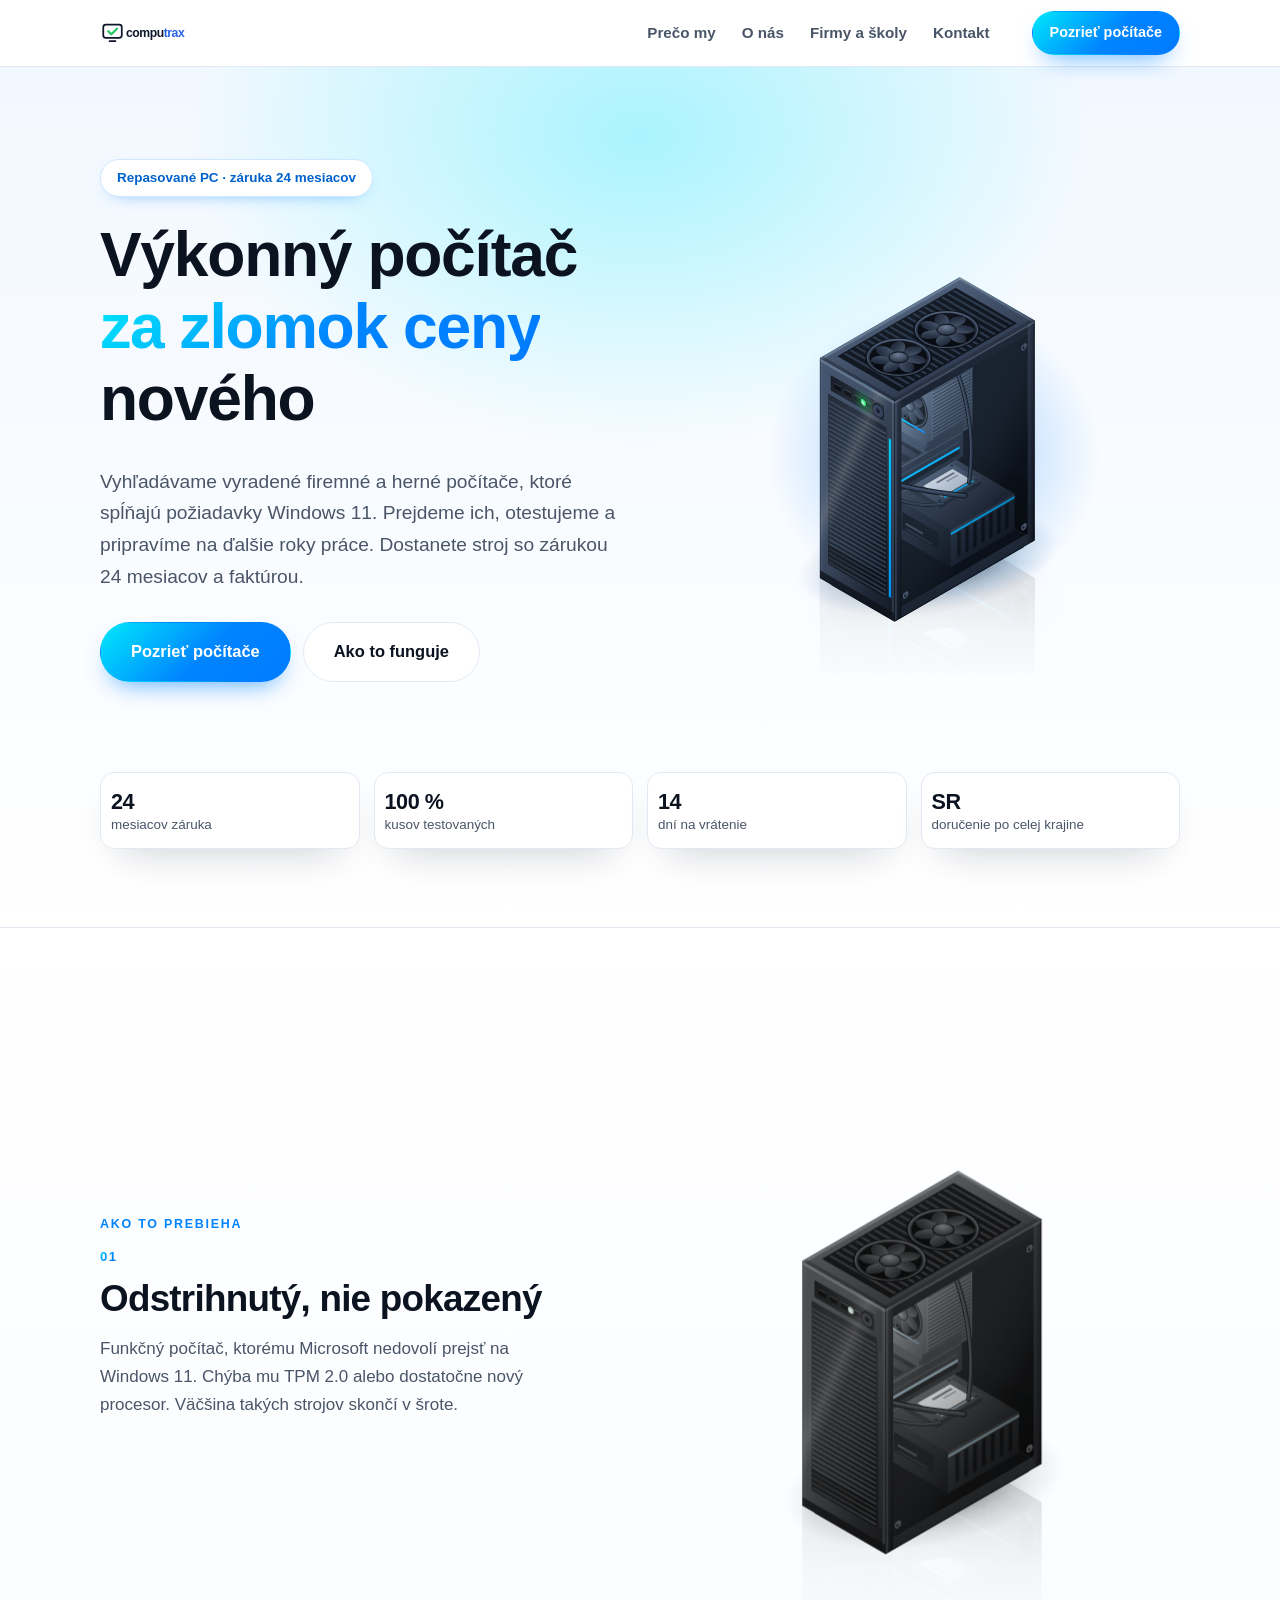
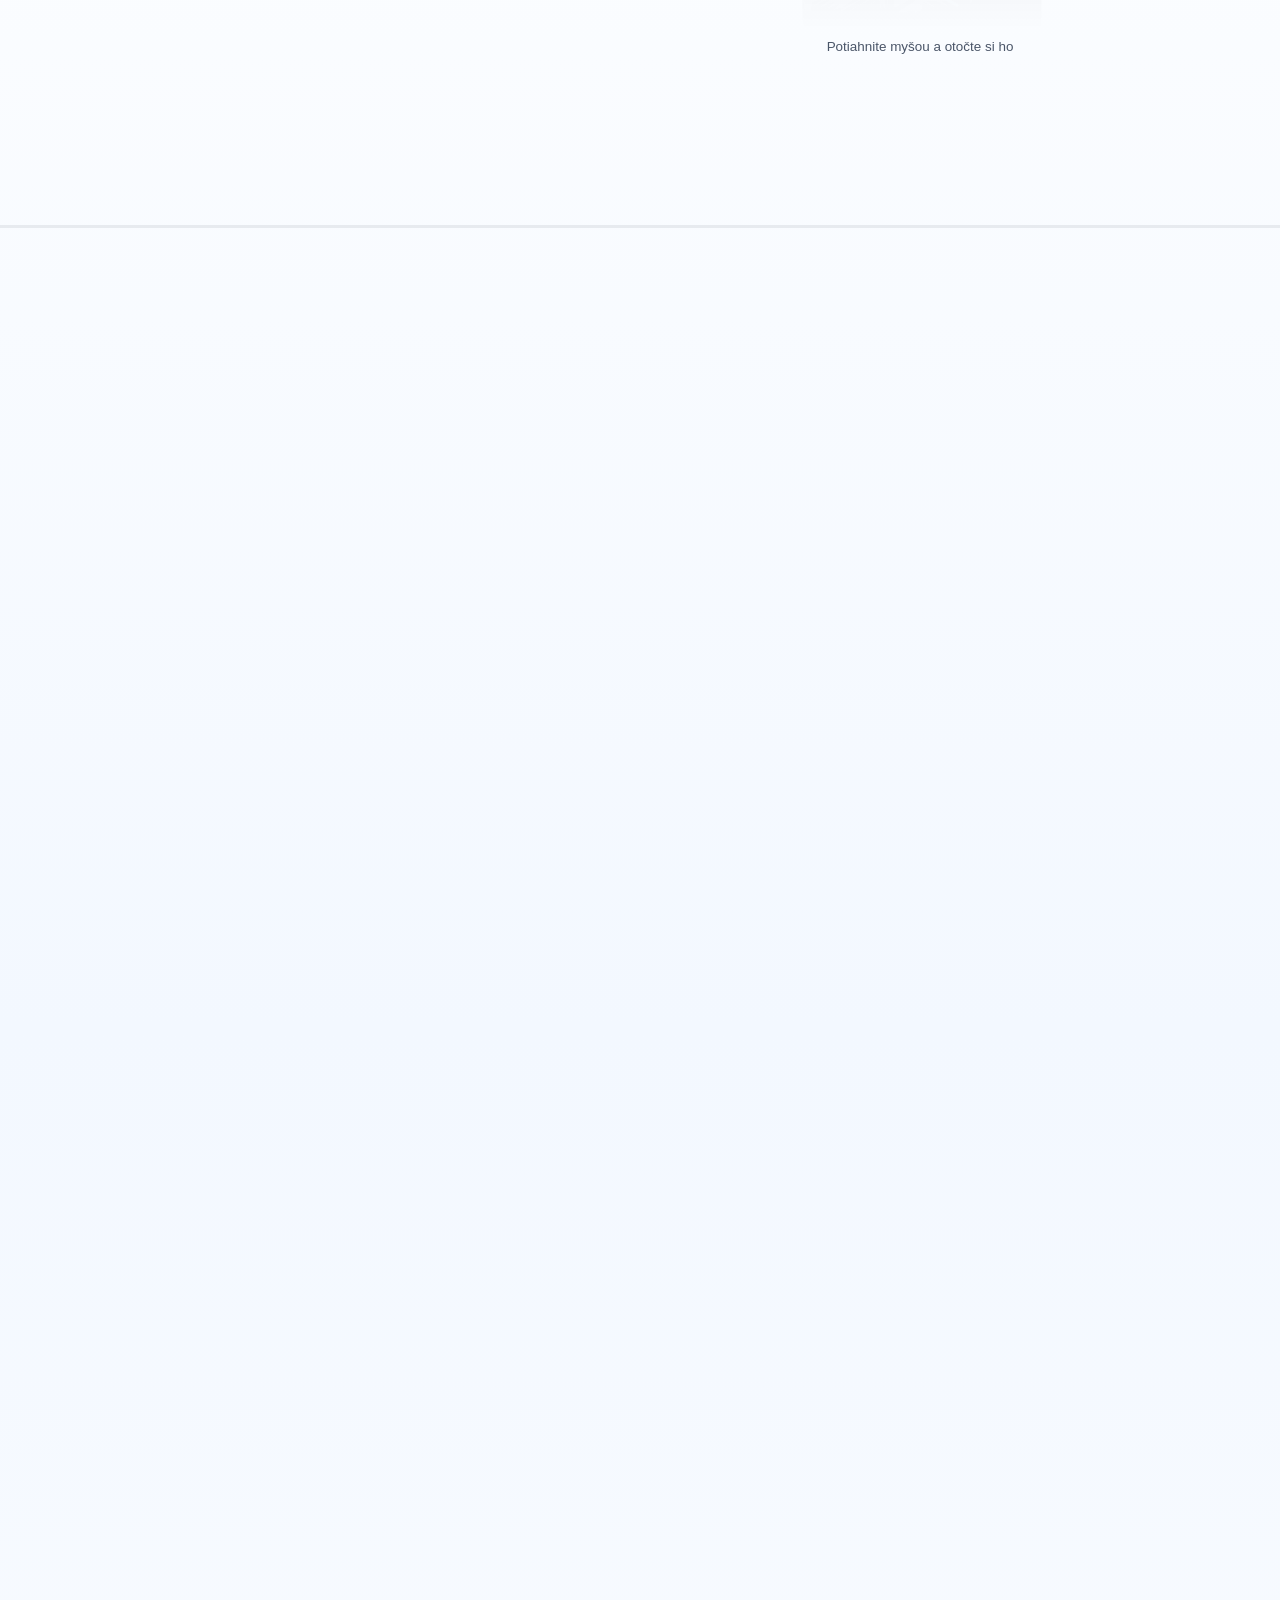
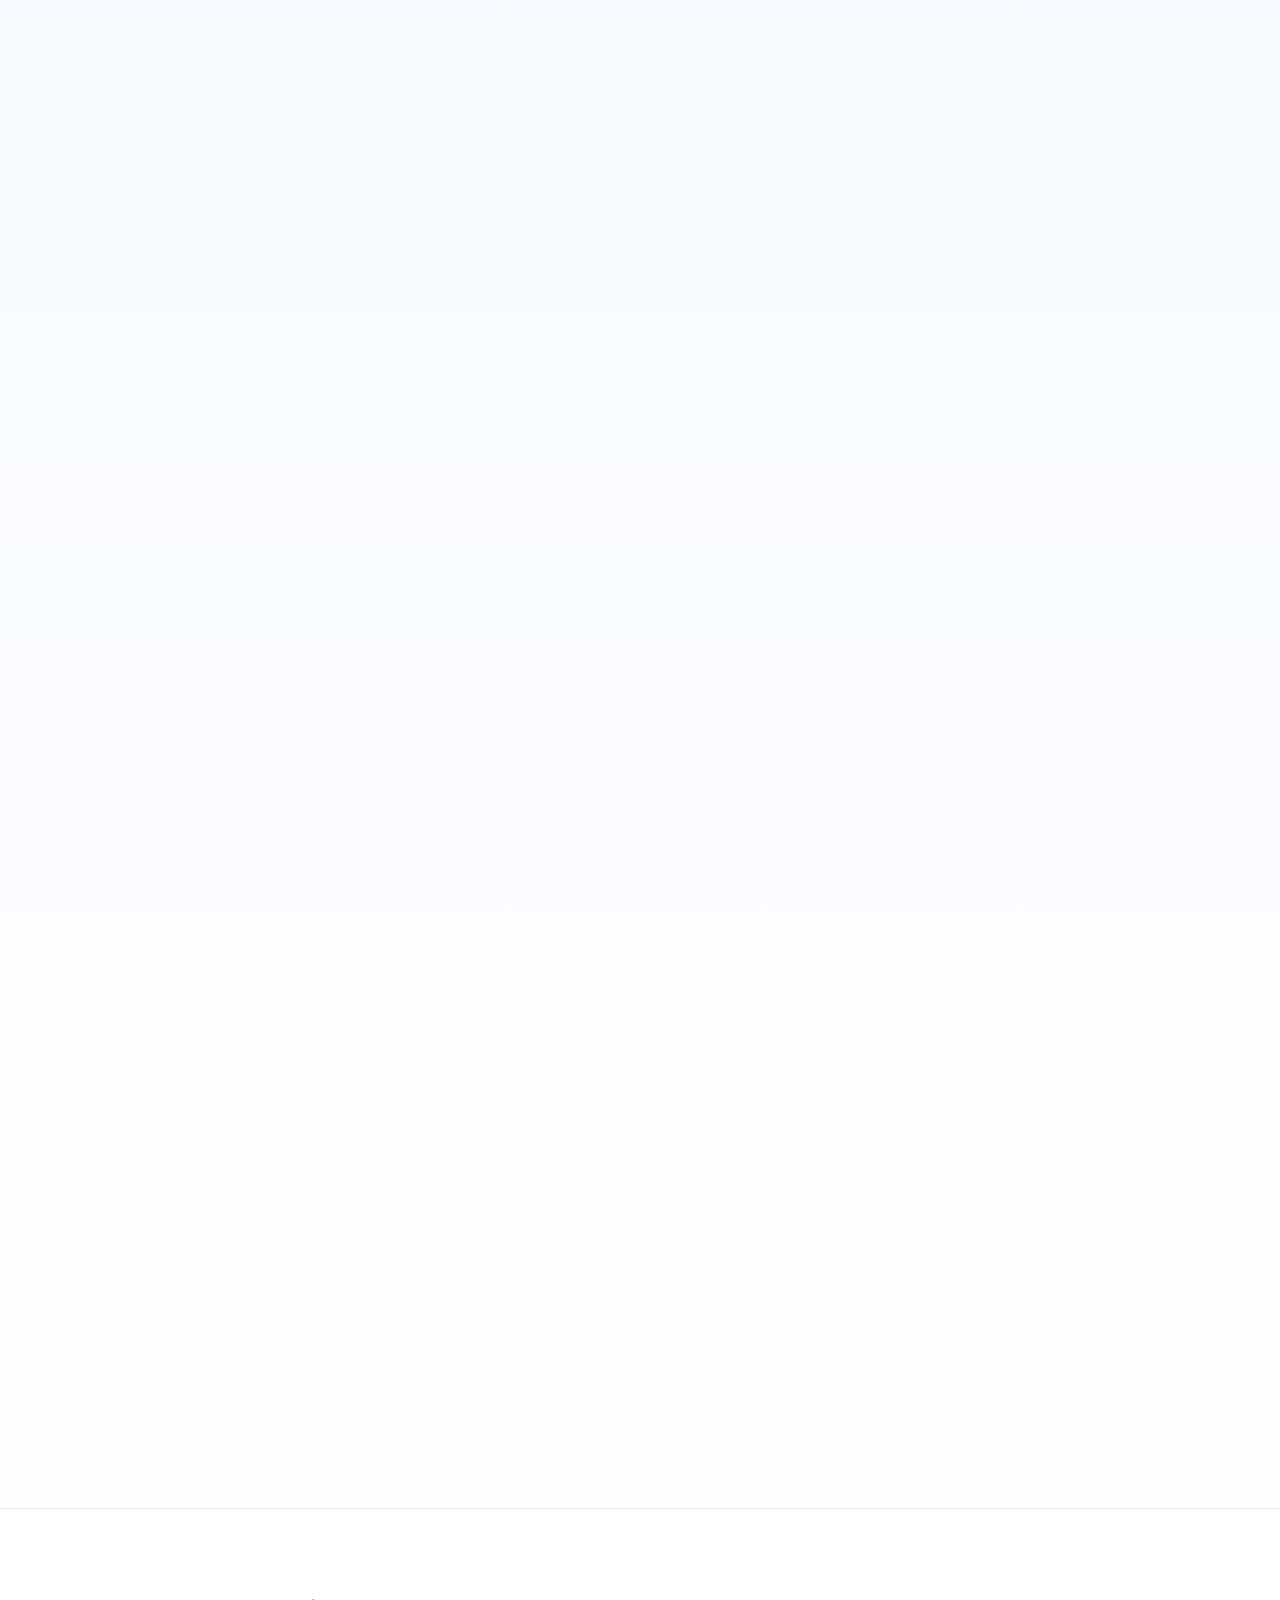
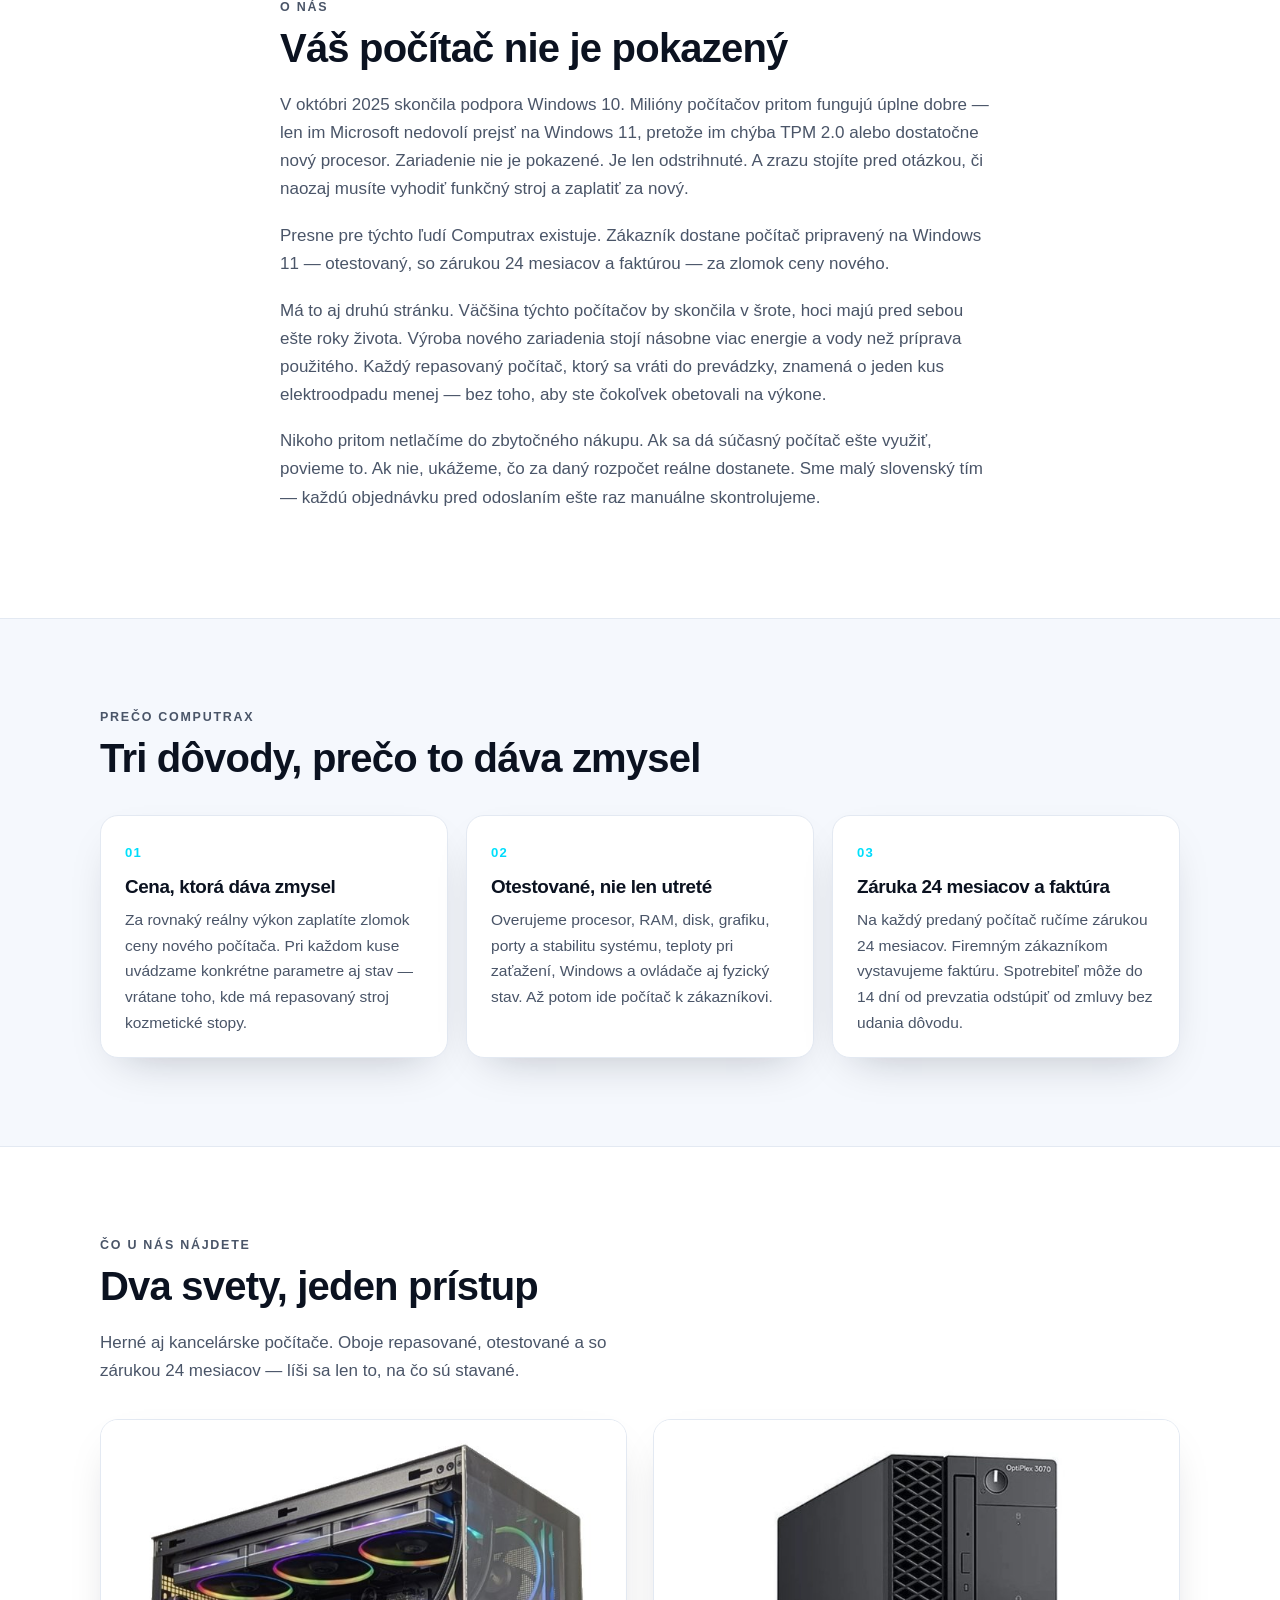
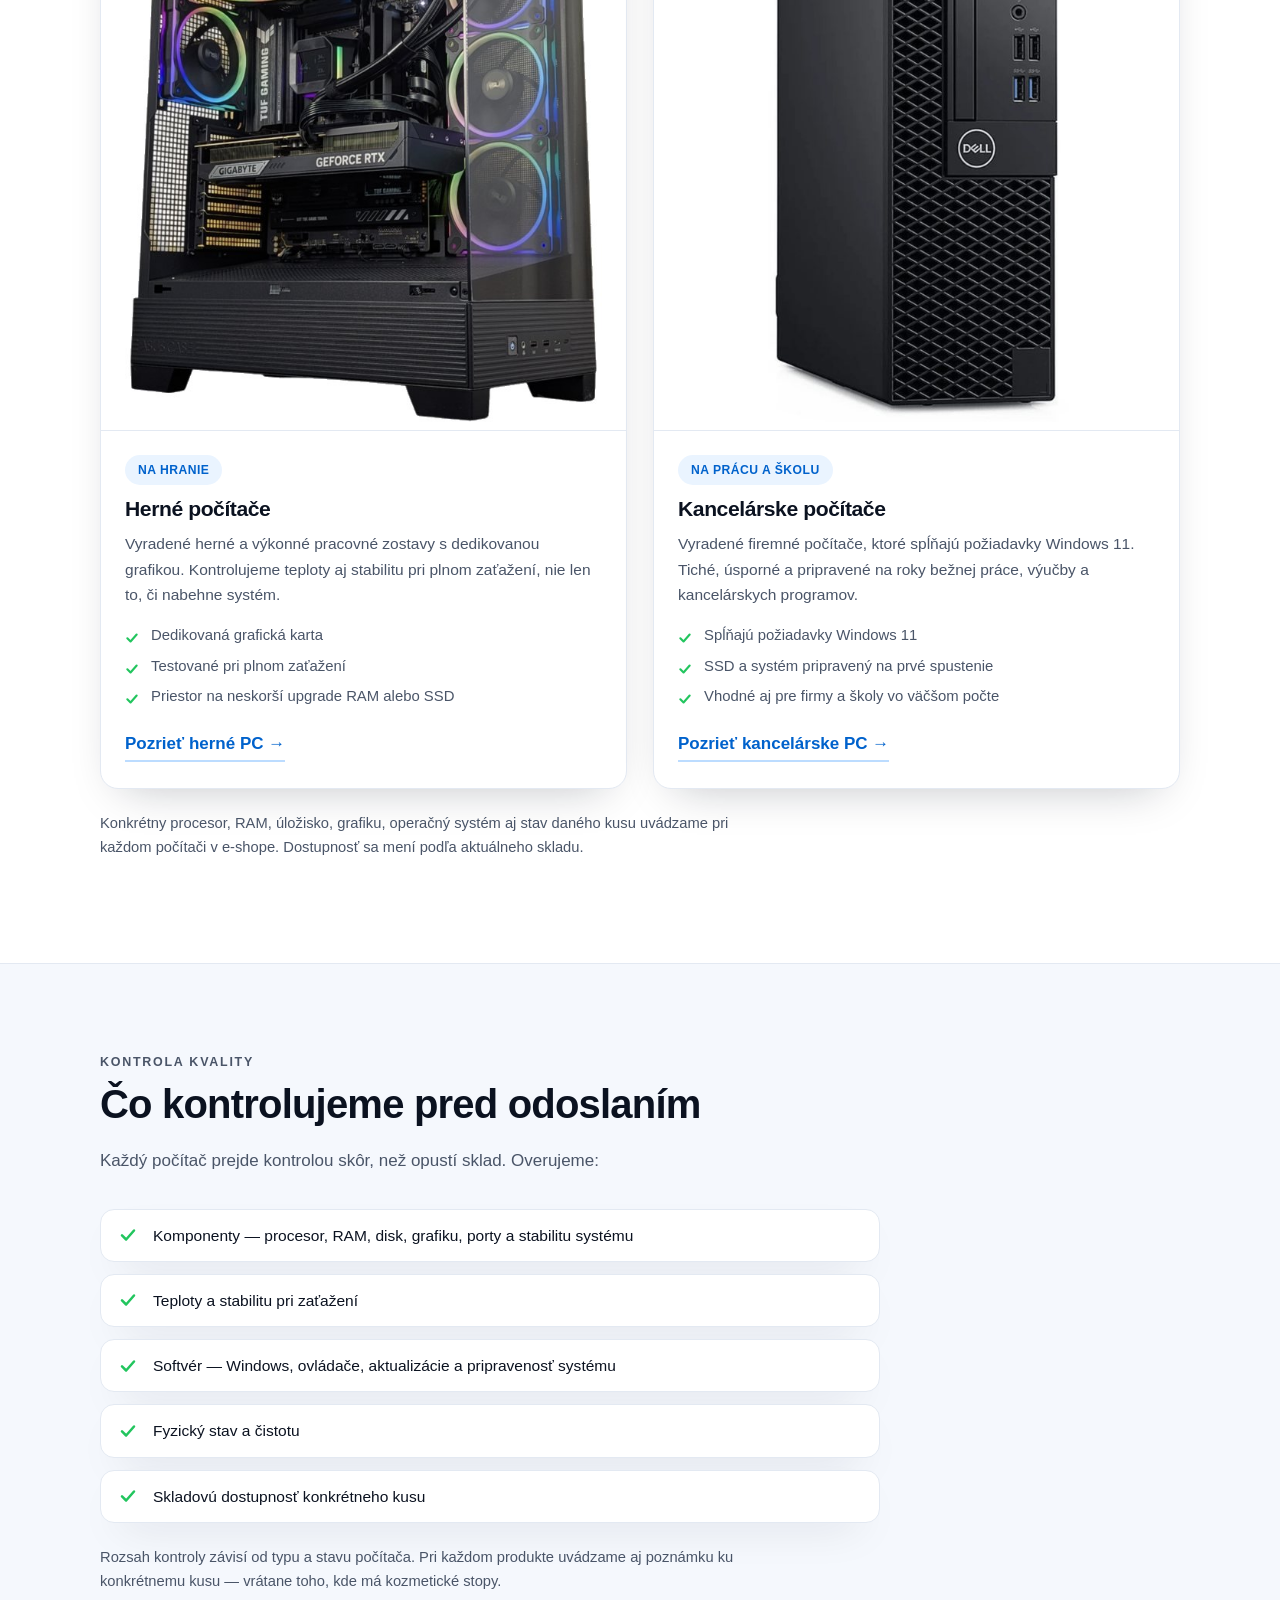
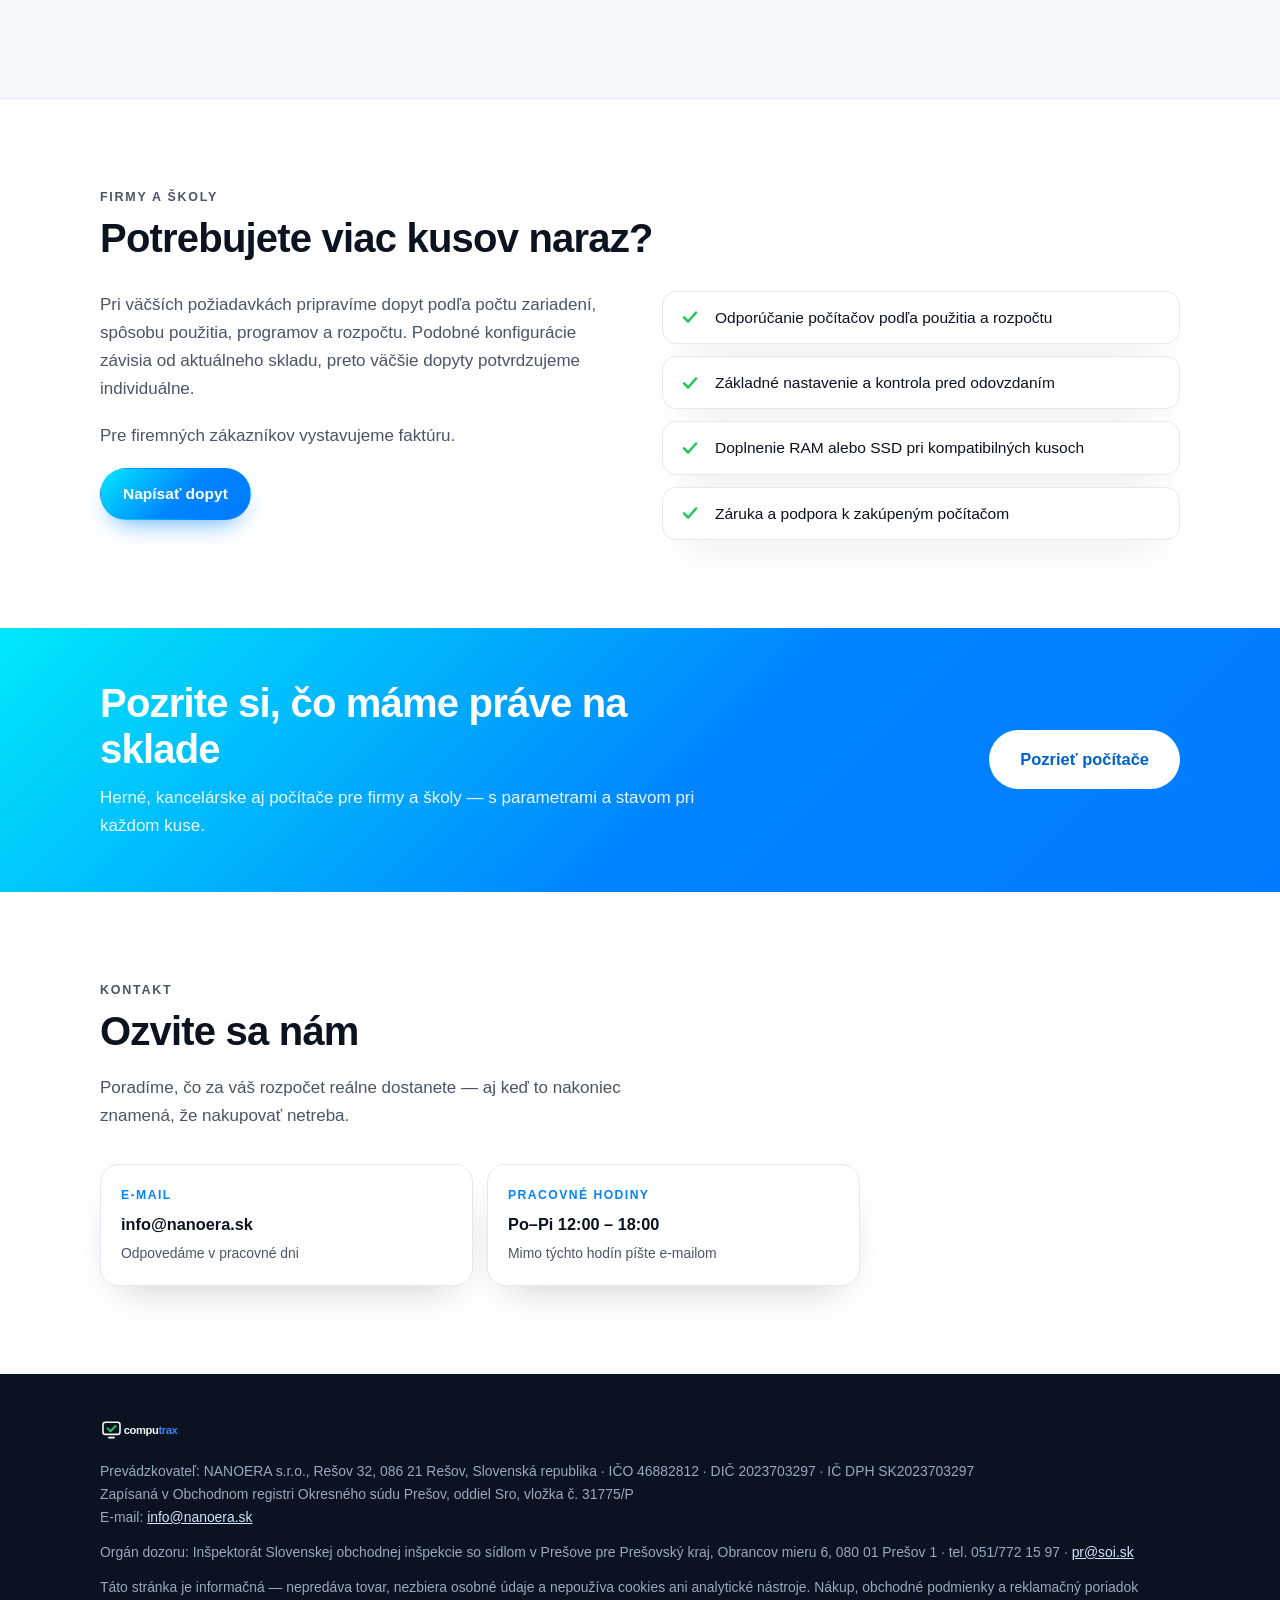
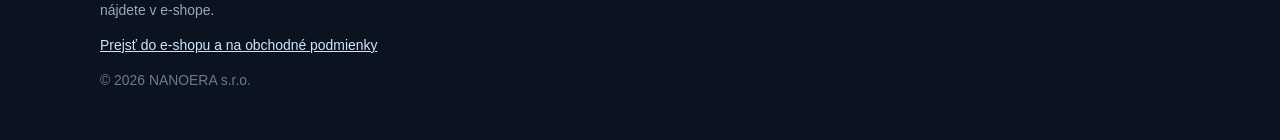
==== commit 72e78815: "Skutocne fotky v sekcii Dva svety namiesto docasnych kresieb Co-Authored-By: Claude Opus 5 <noreply@" ====
--- a/index.html
+++ b/index.html
@@ -12,7 +12,7 @@
 <meta property="og:image" content="assets/og-image.jpg">
 <meta property="og:type" content="website">
 <meta name="theme-color" content="#0084ff">
-<link rel="stylesheet" href="styles.css?v=2">
+<link rel="stylesheet" href="styles.css?v=3">
 </head>
 <body>
 
@@ -214,7 +214,8 @@
       <div class="pc-grid">
         <article class="pc-card">
           <div class="pc-media">
-            <img src="assets/pc-herny.svg" alt="Herný repasovaný počítač" width="400" height="300" loading="lazy">
+            <img src="assets/foto-herny.jpg" alt="Herný repasovaný počítač s presklením a RGB podsvietením"
+                 width="623" height="760" loading="lazy">
           </div>
           <div class="pc-body">
             <span class="pc-tag">Na hranie</span>
@@ -235,7 +236,8 @@
 
         <article class="pc-card">
           <div class="pc-media">
-            <img src="assets/pc-kancelarsky.svg" alt="Kancelársky repasovaný počítač s monitorom" width="400" height="300" loading="lazy">
+            <img src="assets/foto-kancelarsky.jpg" alt="Kancelársky repasovaný počítač Dell OptiPlex"
+                 width="398" height="760" loading="lazy">
           </div>
           <div class="pc-body">
             <span class="pc-tag">Na prácu a školu</span>
@@ -375,8 +377,8 @@
   <a class="btn btn-primary js-shop" data-utm="sticky-mobil" href="#">Pozrieť počítače</a>
 </div>
 
-<script src="app.js?v=2"></script>
-<script src="pc-scene.js?v=2"></script>
-<script src="story.js?v=2"></script>
+<script src="app.js?v=3"></script>
+<script src="pc-scene.js?v=3"></script>
+<script src="story.js?v=3"></script>
 </body>
 </html>
--- a/styles.css
+++ b/styles.css
@@ -600,16 +600,18 @@
   flex-direction: column;
 }
 
+/* Fotky majú biele pozadie, tak je biela aj dlaždica — inak by okolo
+   nich bol vidieť obdĺžnik. */
 .pc-media {
-  background: linear-gradient(160deg, #eef6ff 0%, #f7fbff 100%);
+  background: #fff;
   border-bottom: 1px solid var(--line);
-  padding: 18px;
+  padding: 20px 20px 8px;
 }
 
 .pc-media img {
   width: 100%;
   height: auto;
-  aspect-ratio: 4 / 3;
+  aspect-ratio: 5 / 6;
   object-fit: contain;
 }
 
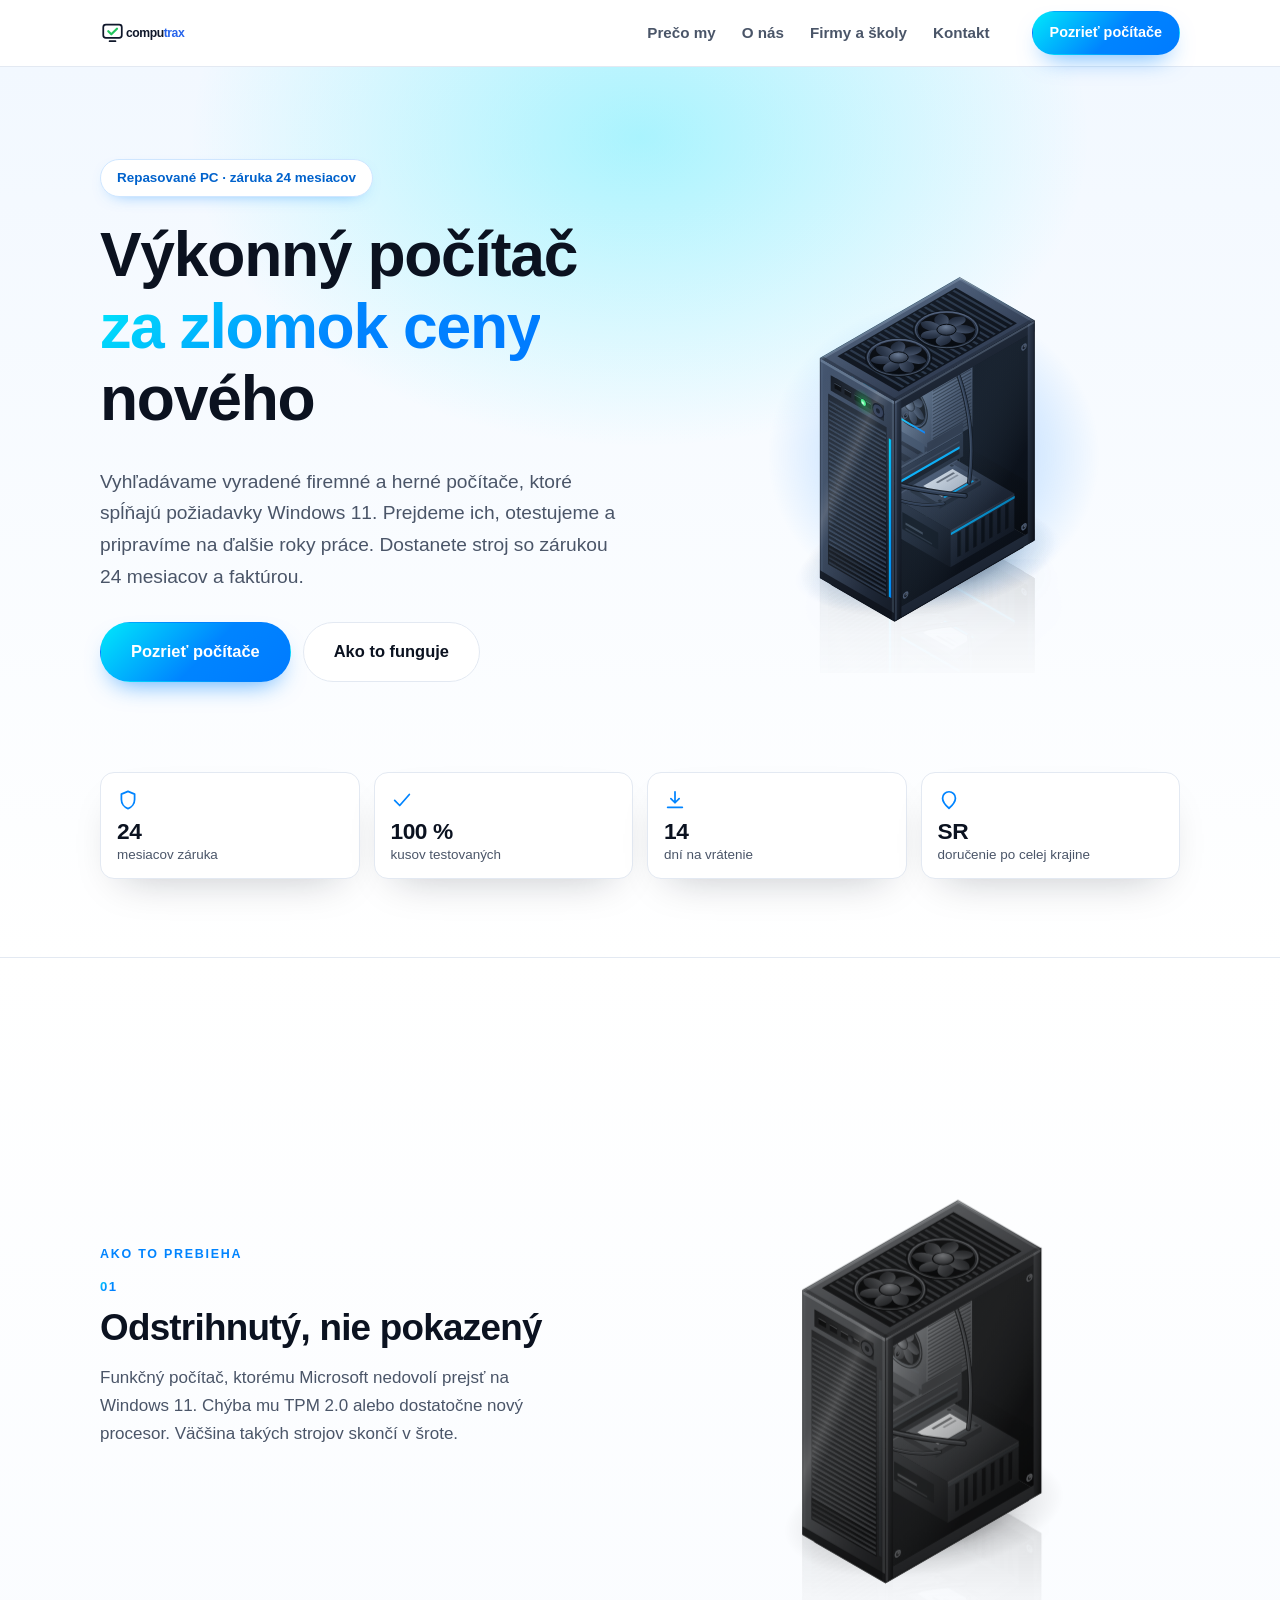
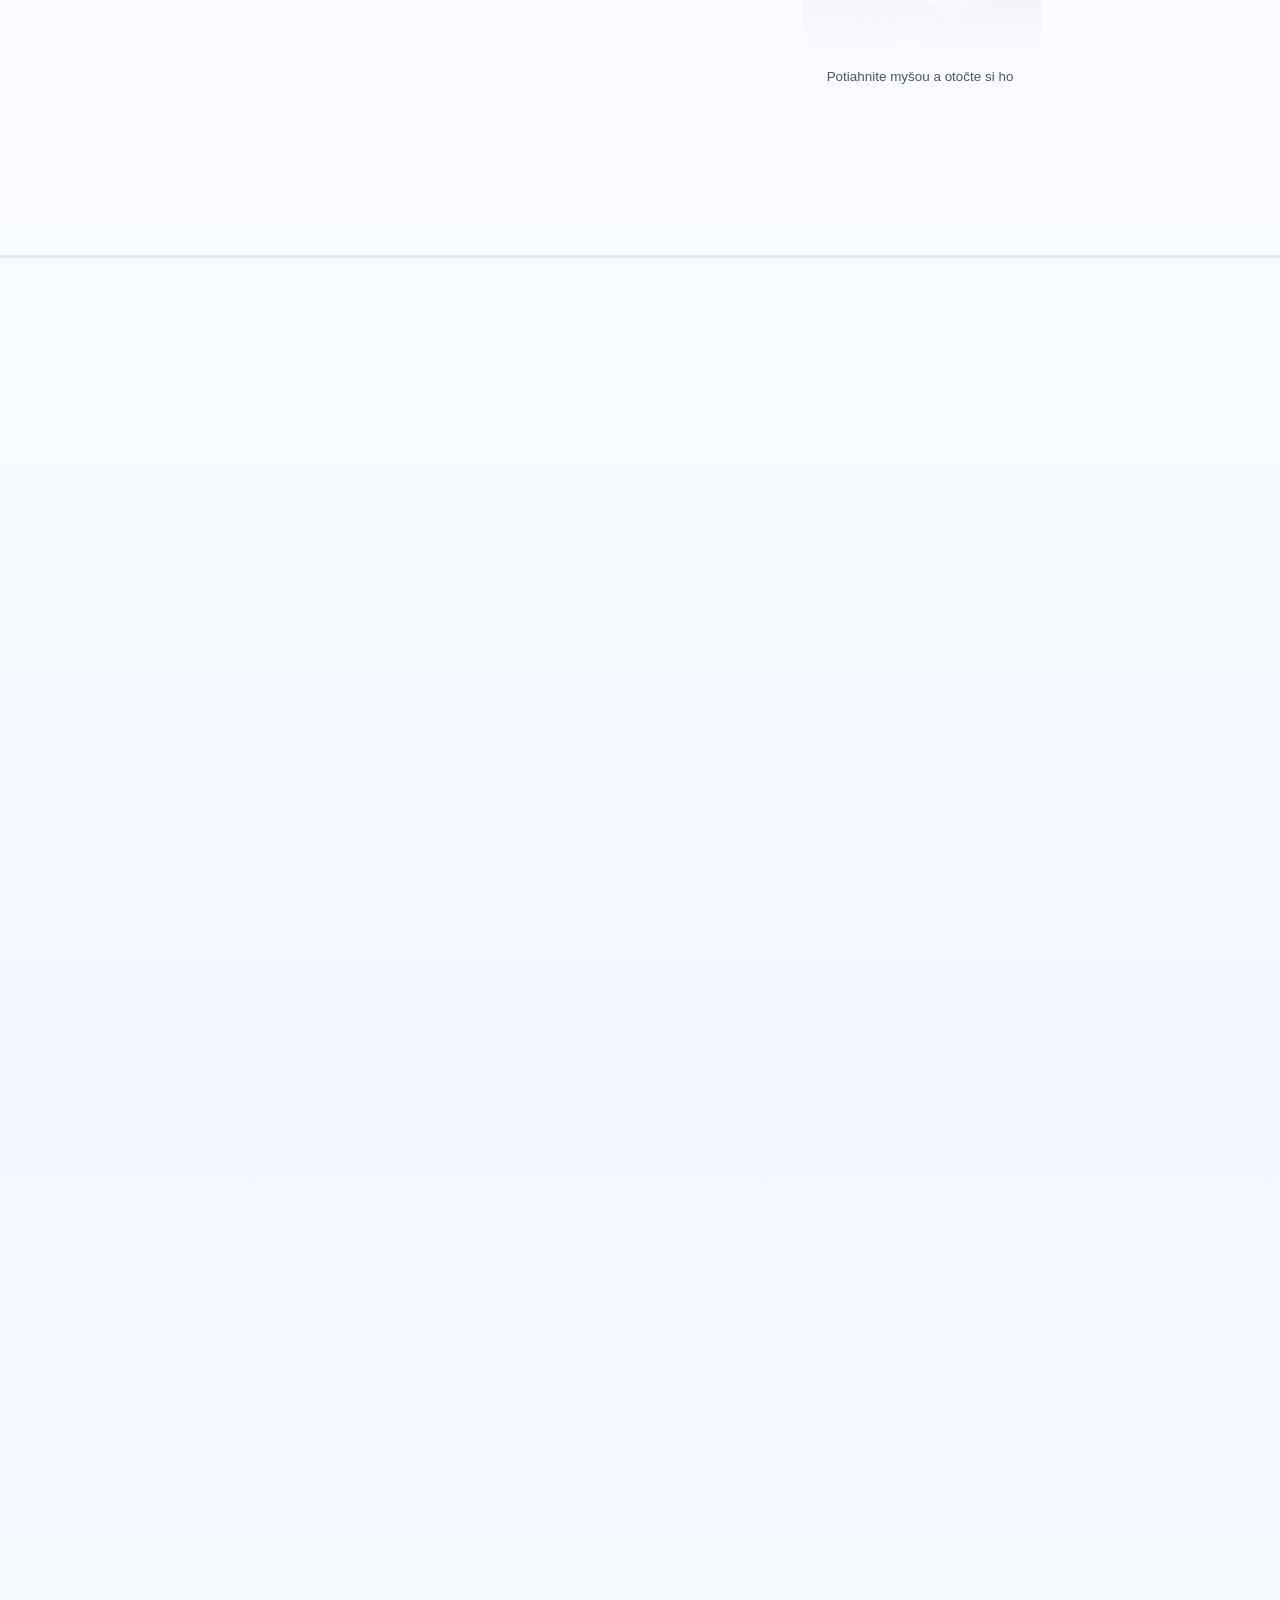
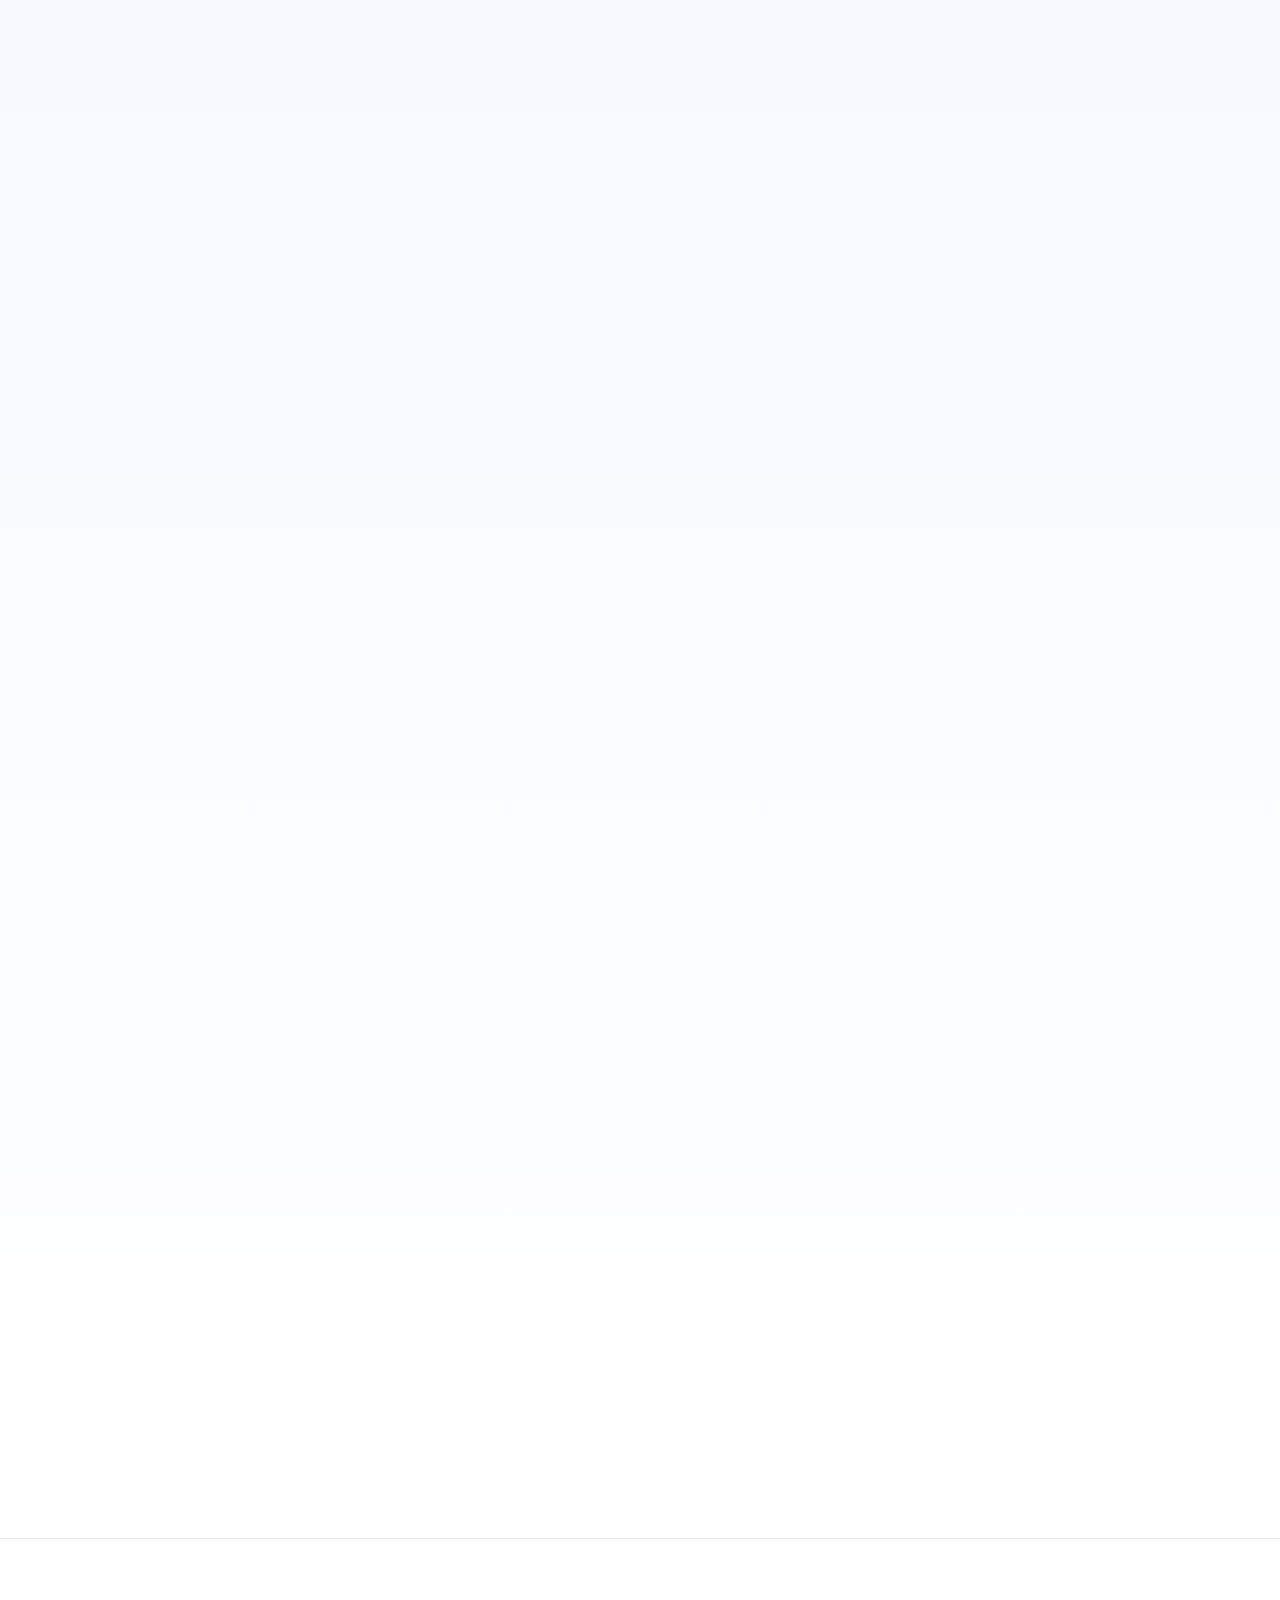
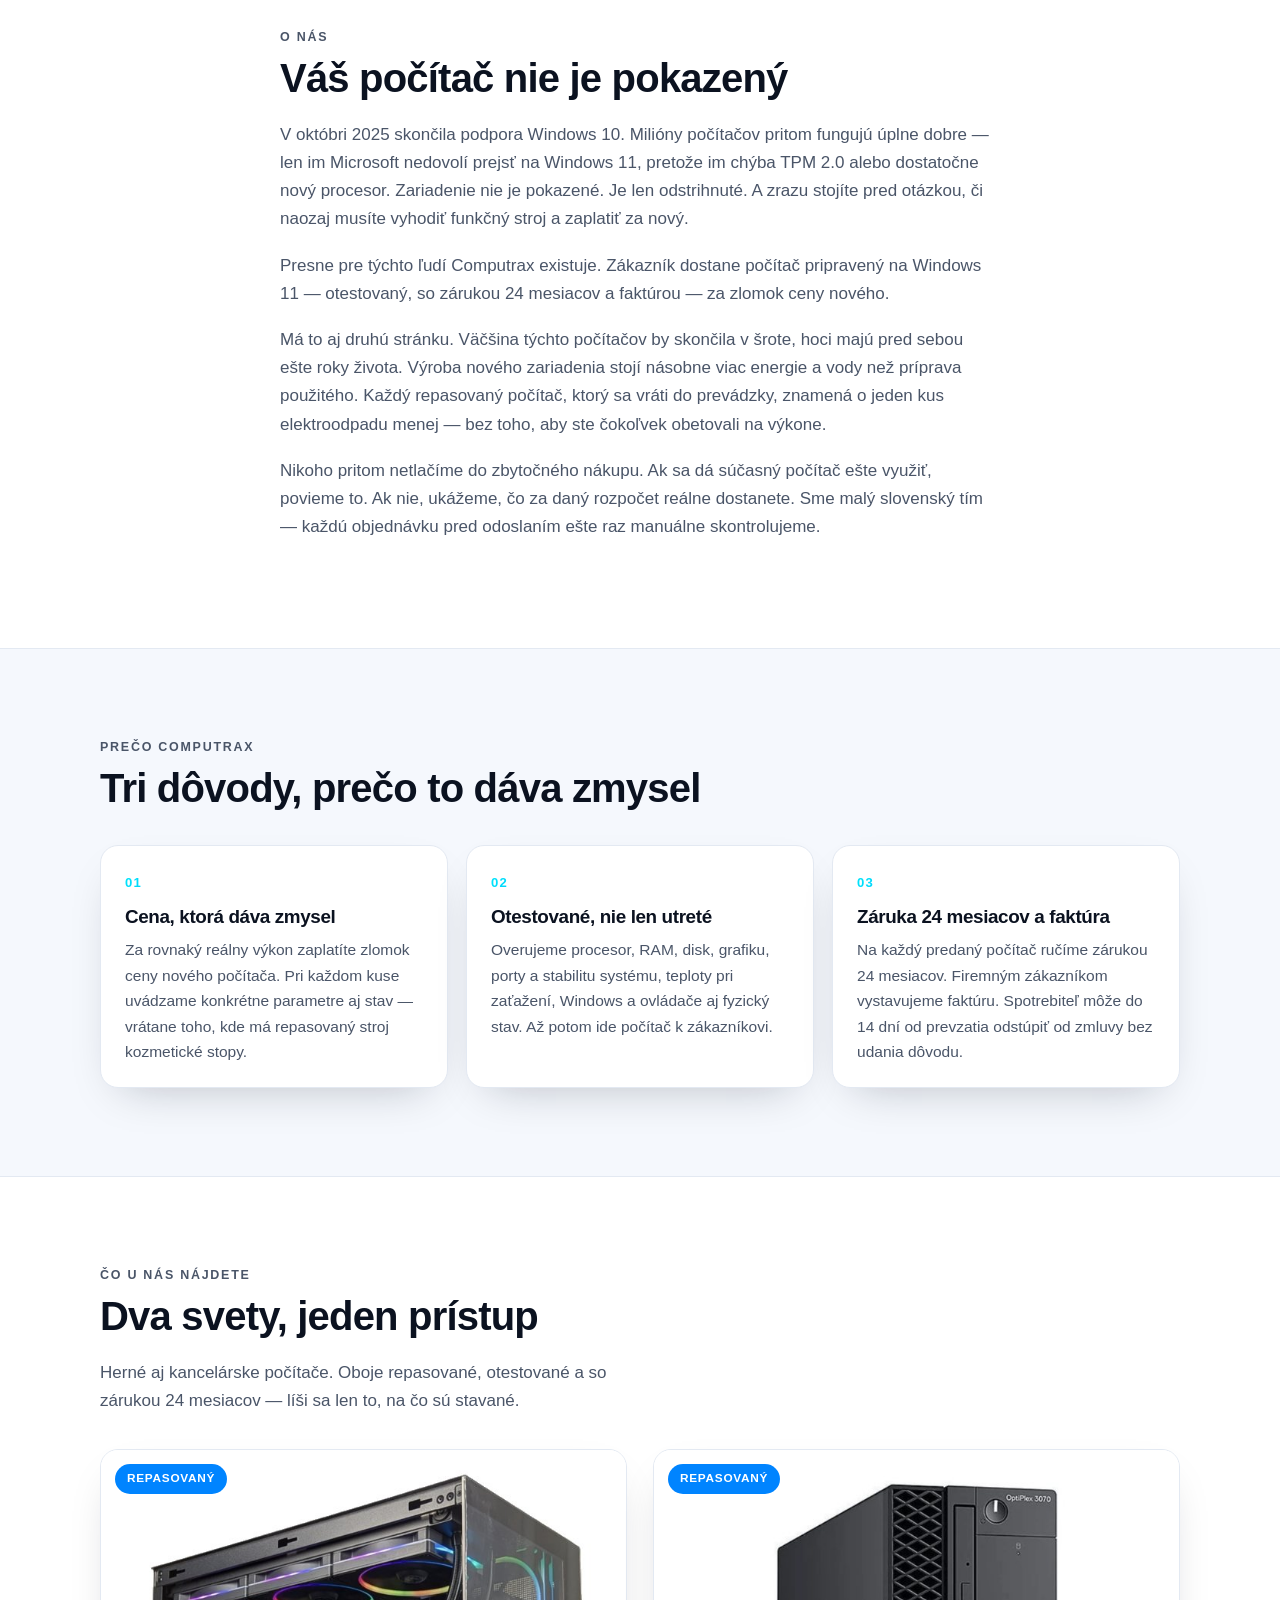
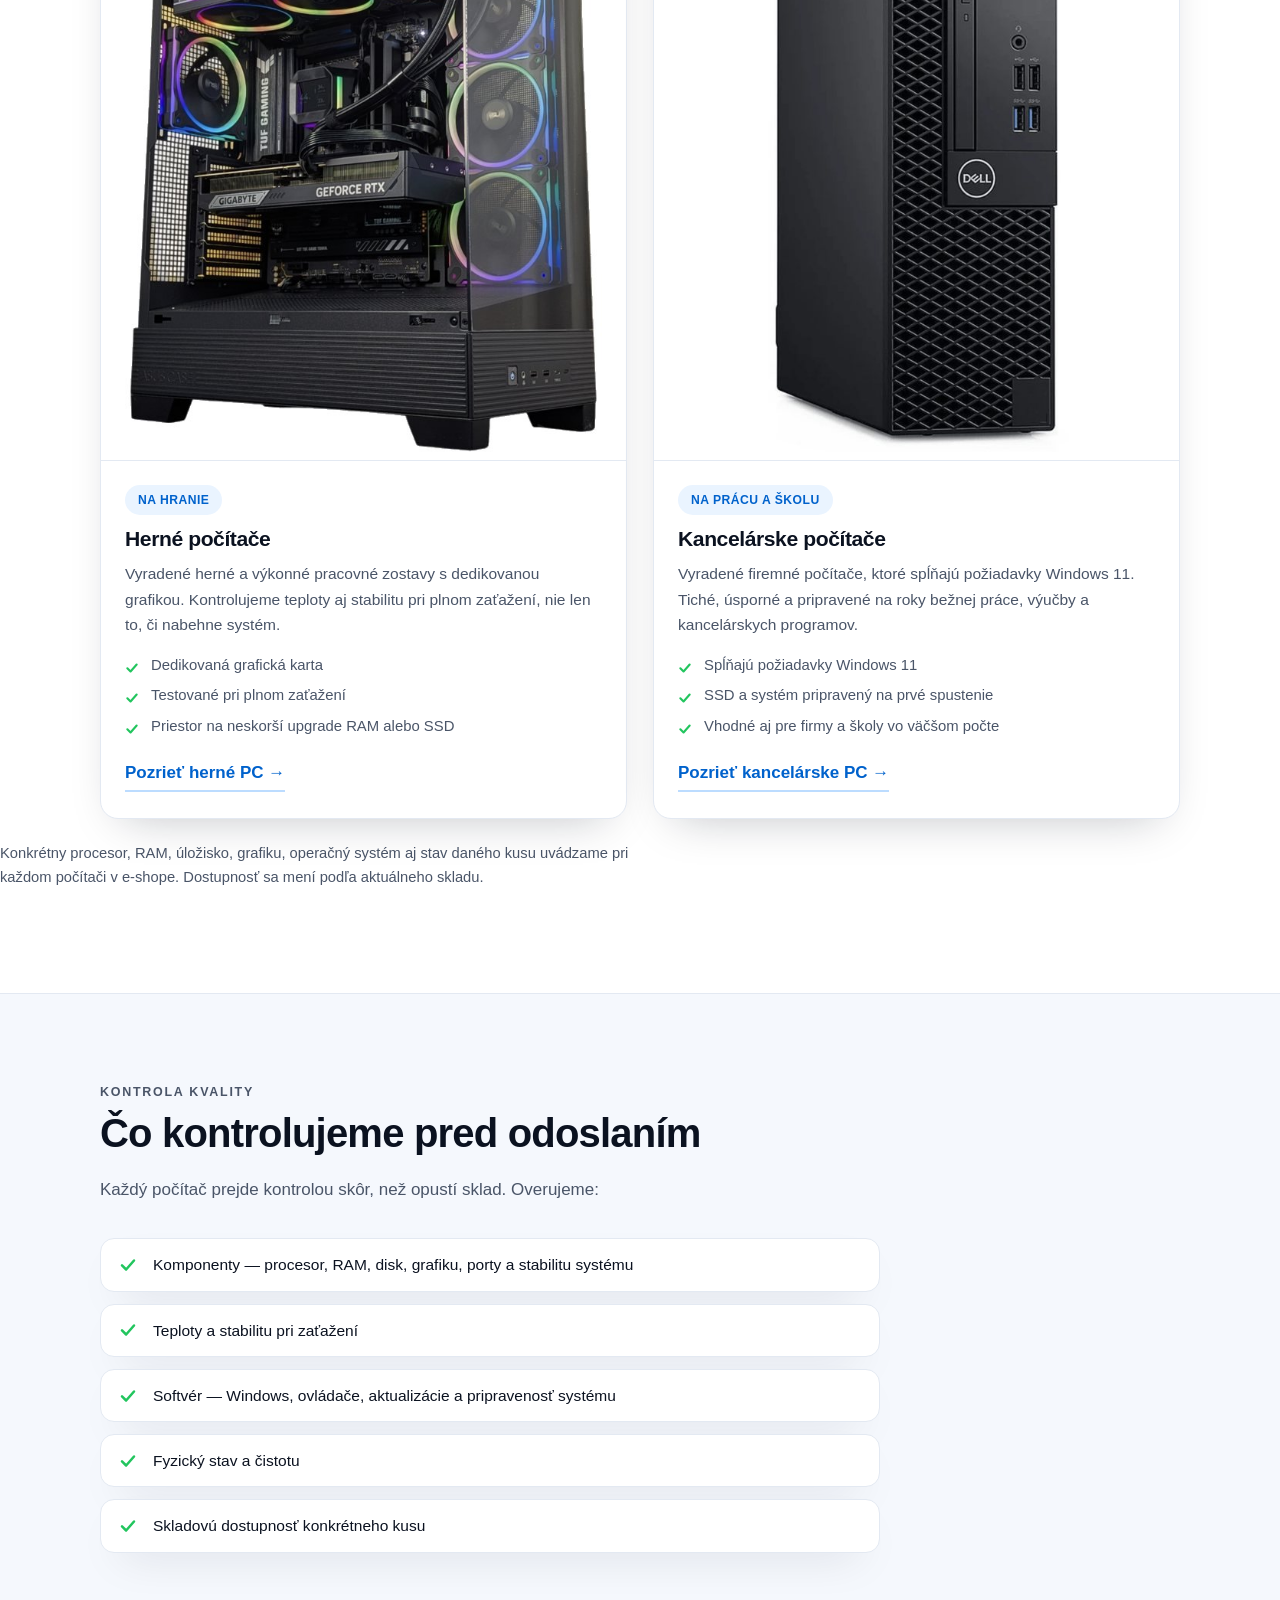
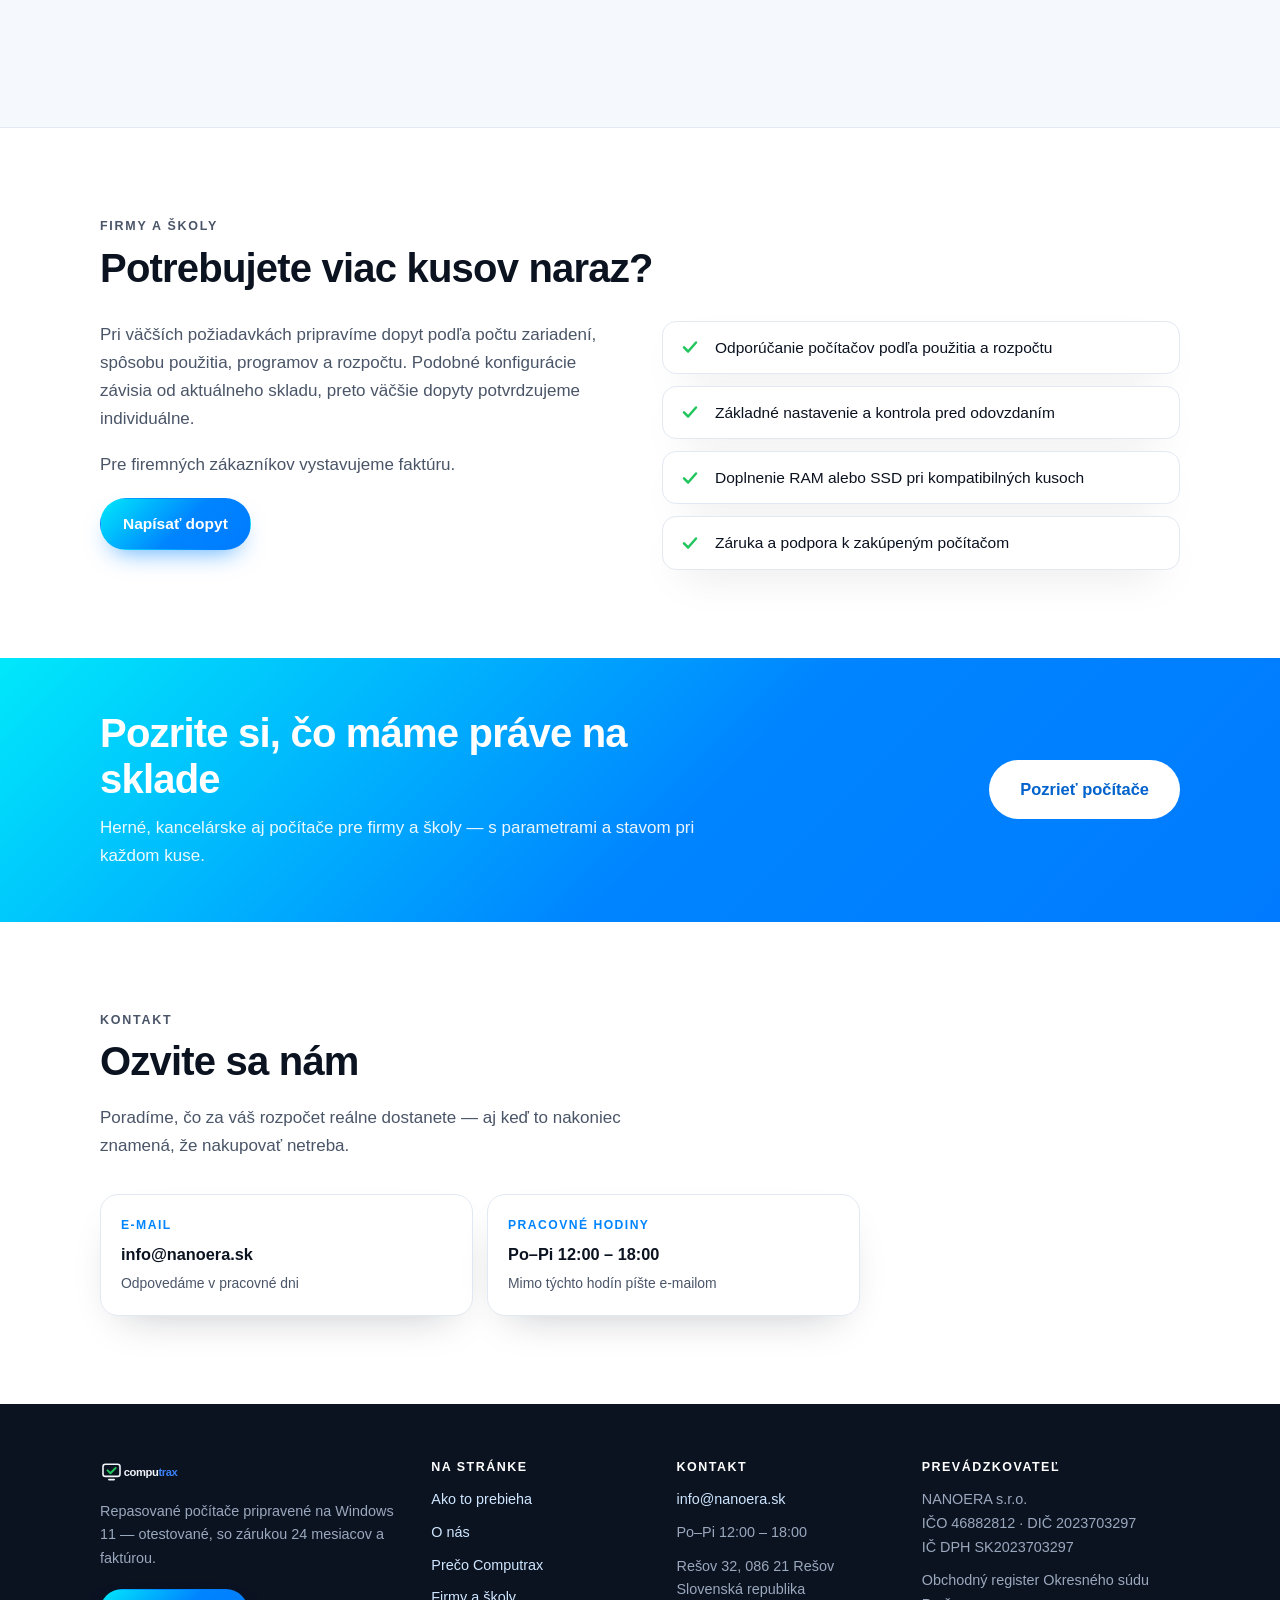
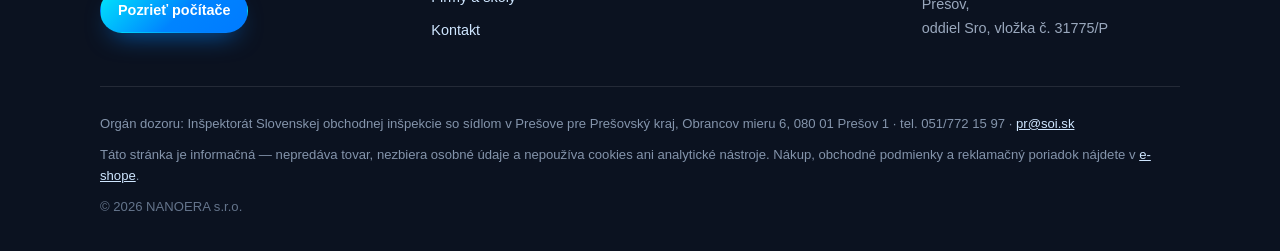
==== commit 1228987c: "Produkty do zoznamu v produkty.js so stitkami Repasovany/Novy; mobilne menu, stlpcova paticka, ikony" ====
--- a/index.html
+++ b/index.html
@@ -12,20 +12,24 @@
 <meta property="og:image" content="assets/og-image.jpg">
 <meta property="og:type" content="website">
 <meta name="theme-color" content="#0084ff">
-<link rel="stylesheet" href="styles.css?v=3">
+<link rel="stylesheet" href="styles.css?v=5">
 </head>
 <body>
 
 <header class="site-header">
   <div class="wrap header-inner">
     <a class="brand" href="#top"><img src="assets/computrax-logo.svg" alt="Computrax"></a>
-    <nav class="nav">
+    <nav class="nav" id="hlavne-menu">
       <a href="#preco">Prečo my</a>
       <a href="#o-nas">O nás</a>
       <a href="#firmy">Firmy a školy</a>
       <a href="#kontakt">Kontakt</a>
     </nav>
     <a class="btn btn-primary btn-sm js-shop" data-utm="hlavicka" href="#">Pozrieť počítače</a>
+    <button class="nav-toggle" type="button" aria-expanded="false"
+            aria-controls="hlavne-menu" aria-label="Otvoriť menu">
+      <span></span><span></span><span></span>
+    </button>
   </div>
 </header>
 
@@ -57,10 +61,10 @@
 
     <div class="wrap">
       <ul class="trust-strip">
-        <li><strong>24</strong> mesiacov záruka</li>
-        <li><strong>100 %</strong> kusov testovaných</li>
-        <li><strong>14</strong> dní na vrátenie</li>
-        <li><strong>SR</strong> doručenie po celej krajine</li>
+        <li><svg viewBox="0 0 24 24" aria-hidden="true"><path d="M12 2.6 4.8 5.6v5.9c0 4.4 3 8.5 7.2 9.9 4.2-1.4 7.2-5.5 7.2-9.9V5.6z"/></svg><strong>24</strong><span>mesiacov záruka</span></li>
+        <li><svg viewBox="0 0 24 24" aria-hidden="true"><path d="M4 12.5 9.5 18 20 6"/></svg><strong>100 %</strong><span>kusov testovaných</span></li>
+        <li><svg viewBox="0 0 24 24" aria-hidden="true"><path d="M12 3v12m0 0 4.5-4.5M12 15l-4.5-4.5M4 20h16"/></svg><strong>14</strong><span>dní na vrátenie</span></li>
+        <li><svg viewBox="0 0 24 24" aria-hidden="true"><path d="M12 21s7-6.1 7-11a7 7 0 1 0-14 0c0 4.9 7 11 7 11z"/></svg><strong>SR</strong><span>doručenie po celej krajine</span></li>
       </ul>
     </div>
     <div class="hero-glow" aria-hidden="true"></div>
@@ -132,7 +136,7 @@
   </section>
 
   <!-- O NÁS -->
-  <section id="o-nas" class="section">
+  <section data-reveal-skupina id="o-nas" class="section">
     <div class="wrap narrow">
       <p class="eyebrow">O nás</p>
       <h2>Váš počítač nie je pokazený</h2>
@@ -165,7 +169,7 @@
   </section>
 
   <!-- PREČO -->
-  <section id="preco" class="section section-alt">
+  <section data-reveal-skupina id="preco" class="section section-alt">
     <div class="wrap">
       <p class="eyebrow">Prečo Computrax</p>
       <h2>Tri dôvody, prečo to dáva zmysel</h2>
@@ -202,7 +206,7 @@
   </section>
 
   <!-- POČÍTAČE -->
-  <section id="pocitace" class="section">
+  <section data-reveal-skupina id="pocitace" class="section">
     <div class="wrap">
       <p class="eyebrow">Čo u nás nájdete</p>
       <h2>Dva svety, jeden prístup</h2>
@@ -211,49 +215,7 @@
         24 mesiacov — líši sa len to, na čo sú stavané.
       </p>
 
-      <div class="pc-grid">
-        <article class="pc-card">
-          <div class="pc-media">
-            <img src="assets/foto-herny.jpg" alt="Herný repasovaný počítač s presklením a RGB podsvietením"
-                 width="623" height="760" loading="lazy">
-          </div>
-          <div class="pc-body">
-            <span class="pc-tag">Na hranie</span>
-            <h3>Herné počítače</h3>
-            <p>
-              Vyradené herné a výkonné pracovné zostavy s dedikovanou grafikou.
-              Kontrolujeme teploty aj stabilitu pri plnom zaťažení, nie len to,
-              či nabehne systém.
-            </p>
-            <ul class="pc-specs">
-              <li>Dedikovaná grafická karta</li>
-              <li>Testované pri plnom zaťažení</li>
-              <li>Priestor na neskorší upgrade RAM alebo SSD</li>
-            </ul>
-            <a class="pc-link js-shop" data-utm="pc-herny" href="#">Pozrieť herné PC</a>
-          </div>
-        </article>
-
-        <article class="pc-card">
-          <div class="pc-media">
-            <img src="assets/foto-kancelarsky.jpg" alt="Kancelársky repasovaný počítač Dell OptiPlex"
-                 width="398" height="760" loading="lazy">
-          </div>
-          <div class="pc-body">
-            <span class="pc-tag">Na prácu a školu</span>
-            <h3>Kancelárske počítače</h3>
-            <p>
-              Vyradené firemné počítače, ktoré spĺňajú požiadavky Windows 11.
-              Tiché, úsporné a pripravené na roky bežnej práce, výučby
-              a kancelárskych programov.
-            </p>
-            <ul class="pc-specs">
-              <li>Spĺňajú požiadavky Windows 11</li>
-              <li>SSD a systém pripravený na prvé spustenie</li>
-              <li>Vhodné aj pre firmy a školy vo väčšom počte</li>
-            </ul>
-            <a class="pc-link js-shop" data-utm="pc-kancelarsky" href="#">Pozrieť kancelárske PC</a>
-          </div>
+      <div class="pc-grid" id="pc-grid"></div>
         </article>
       </div>
 
@@ -266,7 +228,7 @@
   </section>
 
   <!-- KONTROLA -->
-  <section id="kontrola" class="section section-alt">
+  <section data-reveal-skupina id="kontrola" class="section section-alt">
     <div class="wrap">
       <p class="eyebrow">Kontrola kvality</p>
       <h2>Čo kontrolujeme pred odoslaním</h2>
@@ -287,7 +249,7 @@
   </section>
 
   <!-- FIRMY A ŠKOLY -->
-  <section id="firmy" class="section">
+  <section data-reveal-skupina id="firmy" class="section">
     <div class="wrap">
       <p class="eyebrow">Firmy a školy</p>
       <h2>Potrebujete viac kusov naraz?</h2>
@@ -325,7 +287,7 @@
   </section>
 
   <!-- KONTAKT -->
-  <section id="kontakt" class="section">
+  <section data-reveal-skupina id="kontakt" class="section">
     <div class="wrap">
       <p class="eyebrow">Kontakt</p>
       <h2>Ozvite sa nám</h2>
@@ -348,28 +310,55 @@
 </main>
 
 <footer class="footer">
-  <div class="wrap footer-inner">
-    <img class="footer-logo" src="assets/computrax-logo-dark.svg" alt="Computrax">
-    <p>
-      Prevádzkovateľ: NANOERA s.r.o., Rešov 32, 086 21 Rešov, Slovenská republika ·
-      IČO 46882812 · DIČ 2023703297 · IČ DPH SK2023703297<br>
-      Zapísaná v Obchodnom registri Okresného súdu Prešov, oddiel Sro, vložka č. 31775/P<br>
-      E-mail: <a href="mailto:info@nanoera.sk">info@nanoera.sk</a>
-    </p>
-    <p>
-      Orgán dozoru: Inšpektorát Slovenskej obchodnej inšpekcie so sídlom v Prešove
-      pre Prešovský kraj, Obrancov mieru 6, 080 01 Prešov 1 ·
-      tel. 051/772 15 97 · <a href="mailto:pr@soi.sk">pr@soi.sk</a>
-    </p>
-    <p>
-      Táto stránka je informačná — nepredáva tovar, nezbiera osobné údaje
-      a nepoužíva cookies ani analytické nástroje. Nákup, obchodné podmienky
-      a reklamačný poriadok nájdete v e-shope.
-    </p>
-    <p class="footer-links">
-      <a class="js-shop" data-utm="paticka" href="#">Prejsť do e-shopu a na obchodné podmienky</a>
-    </p>
-    <p class="copy">© 2026 NANOERA s.r.o.</p>
+  <div class="wrap">
+    <div class="footer-grid">
+
+      <div class="footer-brand">
+        <img class="footer-logo" src="assets/computrax-logo-dark.svg" alt="Computrax">
+        <p>Repasované počítače pripravené na Windows 11 — otestované, so zárukou
+           24 mesiacov a faktúrou.</p>
+        <a class="btn btn-primary btn-sm js-shop" data-utm="paticka" href="#">Pozrieť počítače</a>
+      </div>
+
+      <nav class="footer-col" aria-label="Sekcie stránky">
+        <h2>Na stránke</h2>
+        <a href="#pribeh">Ako to prebieha</a>
+        <a href="#o-nas">O nás</a>
+        <a href="#preco">Prečo Computrax</a>
+        <a href="#firmy">Firmy a školy</a>
+        <a href="#kontakt">Kontakt</a>
+      </nav>
+
+      <div class="footer-col">
+        <h2>Kontakt</h2>
+        <a href="mailto:info@nanoera.sk">info@nanoera.sk</a>
+        <p>Po–Pi 12:00 – 18:00</p>
+        <p>Rešov 32, 086 21 Rešov<br>Slovenská republika</p>
+      </div>
+
+      <div class="footer-col">
+        <h2>Prevádzkovateľ</h2>
+        <p>NANOERA s.r.o.<br>
+           IČO 46882812 · DIČ 2023703297<br>
+           IČ DPH SK2023703297</p>
+        <p>Obchodný register Okresného súdu Prešov,<br>oddiel Sro, vložka č. 31775/P</p>
+      </div>
+
+    </div>
+
+    <div class="footer-legal">
+      <p>
+        Orgán dozoru: Inšpektorát Slovenskej obchodnej inšpekcie so sídlom v Prešove
+        pre Prešovský kraj, Obrancov mieru 6, 080 01 Prešov 1 ·
+        tel. 051/772 15 97 · <a href="mailto:pr@soi.sk">pr@soi.sk</a>
+      </p>
+      <p>
+        Táto stránka je informačná — nepredáva tovar, nezbiera osobné údaje
+        a nepoužíva cookies ani analytické nástroje. Nákup, obchodné podmienky
+        a reklamačný poriadok nájdete v <a class="js-shop" data-utm="paticka-podmienky" href="#">e-shope</a>.
+      </p>
+      <p class="copy">© 2026 NANOERA s.r.o.</p>
+    </div>
   </div>
 </footer>
 
@@ -377,8 +366,9 @@
   <a class="btn btn-primary js-shop" data-utm="sticky-mobil" href="#">Pozrieť počítače</a>
 </div>
 
-<script src="app.js?v=3"></script>
-<script src="pc-scene.js?v=3"></script>
-<script src="story.js?v=3"></script>
+<script src="produkty.js?v=5"></script>
+<script src="app.js?v=5"></script>
+<script src="pc-scene.js?v=5"></script>
+<script src="story.js?v=5"></script>
 </body>
 </html>
--- a/styles.css
+++ b/styles.css
@@ -84,6 +84,7 @@
 }
 
 .header-inner {
+  position: relative;
   display: flex;
   align-items: center;
   gap: 16px;
@@ -106,6 +107,79 @@
 
 @media (min-width: 860px) {
   .nav { display: flex; margin-right: 26px; }
+}
+
+/* ---------- Mobilné menu ---------- */
+
+.nav-toggle {
+  display: inline-flex;
+  flex-direction: column;
+  justify-content: center;
+  gap: 5px;
+  width: 42px;
+  height: 42px;
+  padding: 0 9px;
+  border: 1px solid var(--line);
+  border-radius: 12px;
+  background: #fff;
+  cursor: pointer;
+}
+
+.nav-toggle span {
+  display: block;
+  height: 2px;
+  border-radius: 2px;
+  background: var(--ink);
+  transition: transform .22s ease, opacity .18s ease;
+}
+
+.nav-toggle[aria-expanded="true"] span:nth-child(1) { transform: translateY(7px) rotate(45deg); }
+.nav-toggle[aria-expanded="true"] span:nth-child(2) { opacity: 0; }
+.nav-toggle[aria-expanded="true"] span:nth-child(3) { transform: translateY(-7px) rotate(-45deg); }
+
+@media (min-width: 860px) {
+  .nav-toggle { display: none; }
+}
+
+@media (max-width: 859px) {
+  .nav {
+    display: flex;
+    flex-direction: column;
+    gap: 0;
+    position: absolute;
+    left: 0;
+    right: 0;
+    top: 100%;
+    background: #fff;
+    border-bottom: 1px solid var(--line);
+    box-shadow: 0 20px 40px -26px rgba(11, 18, 32, .4);
+    padding: 6px 20px 14px;
+    opacity: 0;
+    visibility: hidden;
+    transform: translateY(-8px);
+    transition: opacity .2s ease, transform .2s ease, visibility .2s;
+  }
+
+  .nav a {
+    padding: 13px 2px;
+    border-bottom: 1px solid var(--line);
+    font-size: 1rem;
+  }
+
+  .nav a:last-child { border-bottom: 0; }
+
+  body.menu-otvorene .nav {
+    opacity: 1;
+    visibility: visible;
+    transform: none;
+  }
+
+  /* na úzkych displejoch by sa tlačidlo a hamburger nezmestili vedľa seba */
+  .header-inner > .btn { display: none; }
+}
+
+@media (min-width: 560px) and (max-width: 859px) {
+  .header-inner > .btn { display: inline-flex; }
 }
 
 /* ---------- Buttons ---------- */
@@ -259,21 +333,39 @@
 }
 
 .trust-strip li {
+  display: flex;
+  flex-direction: column;
+  align-items: flex-start;
+  gap: 2px;
   background: #fff;
   border: 1px solid var(--line);
   border-radius: 14px;
-  padding: 14px 10px;
+  padding: 16px 16px 14px;
+  box-shadow: var(--shadow);
+}
+
+.trust-strip svg {
+  width: 22px;
+  height: 22px;
+  margin-bottom: 6px;
+  fill: none;
+  stroke: var(--blue);
+  stroke-width: 1.9;
+  stroke-linecap: round;
+  stroke-linejoin: round;
+}
+
+.trust-strip strong {
+  font-size: 1.42rem;
+  color: var(--ink);
+  letter-spacing: -.02em;
+  line-height: 1.1;
+}
+
+.trust-strip span {
   font-size: .84rem;
   color: var(--ink-soft);
   line-height: 1.35;
-  box-shadow: var(--shadow);
-}
-
-.trust-strip strong {
-  display: block;
-  font-size: 1.35rem;
-  color: var(--ink);
-  letter-spacing: -.02em;
 }
 
 @media (min-width: 700px) {
@@ -591,7 +683,9 @@
 }
 
 .pc-card {
+  position: relative;
   background: #fff;
+  transition: transform .18s ease, box-shadow .18s ease;
   border: 1px solid var(--line);
   border-radius: var(--radius);
   overflow: hidden;
@@ -614,6 +708,29 @@
   aspect-ratio: 5 / 6;
   object-fit: contain;
 }
+
+.pc-card:hover { transform: translateY(-3px); box-shadow: 0 26px 54px -26px rgba(11,18,32,.34); }
+
+.card { transition: transform .18s ease, box-shadow .18s ease; }
+.card:hover { transform: translateY(-3px); box-shadow: 0 26px 54px -26px rgba(11,18,32,.34); }
+
+/* štítok Repasovaný / Nový nad fotkou */
+.pc-stav {
+  position: absolute;
+  z-index: 2;
+  top: 14px;
+  left: 14px;
+  border-radius: 999px;
+  padding: 5px 12px;
+  font-size: .74rem;
+  font-weight: 700;
+  letter-spacing: .06em;
+  text-transform: uppercase;
+  color: #fff;
+}
+
+.pc-stav.je-repas { background: var(--blue); }
+.pc-stav.je-novy  { background: #16a34a; }
 
 .pc-body {
   padding: 24px 24px 26px;
@@ -762,16 +879,73 @@
   body { padding-bottom: 104px; }
 }
 
+/* ---------- Odkrývanie pri scrolle ---------- */
+
+.na-odkrytie {
+  opacity: 0;
+  transform: translateY(16px);
+  transition: opacity .55s ease, transform .55s ease;
+}
+
+.je-videne {
+  opacity: 1;
+  transform: none;
+}
+
+@media (prefers-reduced-motion: reduce) {
+  .na-odkrytie { opacity: 1; transform: none; transition: none; }
+}
+
 /* ---------- Footer ---------- */
 
 .footer {
   background: var(--ink);
   color: #9aa8bd;
-  padding: 44px 0 36px;
-  font-size: .87rem;
-}
-
-.footer-logo { height: 24px; width: auto; margin-bottom: 18px; }
-.footer p { margin: 0 0 12px; }
-.footer a { color: #cfe6ff; }
-.copy { color: #6b7a91; margin: 0; }
+  padding: 56px 0 34px;
+  font-size: .9rem;
+}
+
+.footer-grid {
+  display: grid;
+  gap: 34px;
+  padding-bottom: 34px;
+  border-bottom: 1px solid rgba(255, 255, 255, .10);
+}
+
+@media (min-width: 760px) {
+  .footer-grid { grid-template-columns: 1.4fr 1fr 1fr 1.2fr; gap: 30px; }
+}
+
+.footer-logo { height: 24px; width: auto; margin-bottom: 16px; }
+
+.footer-brand p { max-width: 300px; margin-bottom: 18px; }
+
+.footer-col h2 {
+  font-size: .78rem;
+  text-transform: uppercase;
+  letter-spacing: .12em;
+  color: #fff;
+  margin-bottom: 14px;
+}
+
+.footer-col a,
+.footer-brand a:not(.btn) {
+  display: block;
+  color: #cfe6ff;
+  text-decoration: none;
+  margin-bottom: 9px;
+  overflow-wrap: anywhere;
+}
+
+.footer-col a:hover { color: #fff; text-decoration: underline; }
+.footer-col p { margin: 0 0 10px; }
+
+.footer-legal {
+  padding-top: 26px;
+  font-size: .82rem;
+  line-height: 1.6;
+}
+
+.footer-legal p { margin: 0 0 10px; color: #8494ab; }
+.footer-legal a { color: #cfe6ff; }
+.footer-legal .copy { color: #64748b; margin: 0; }
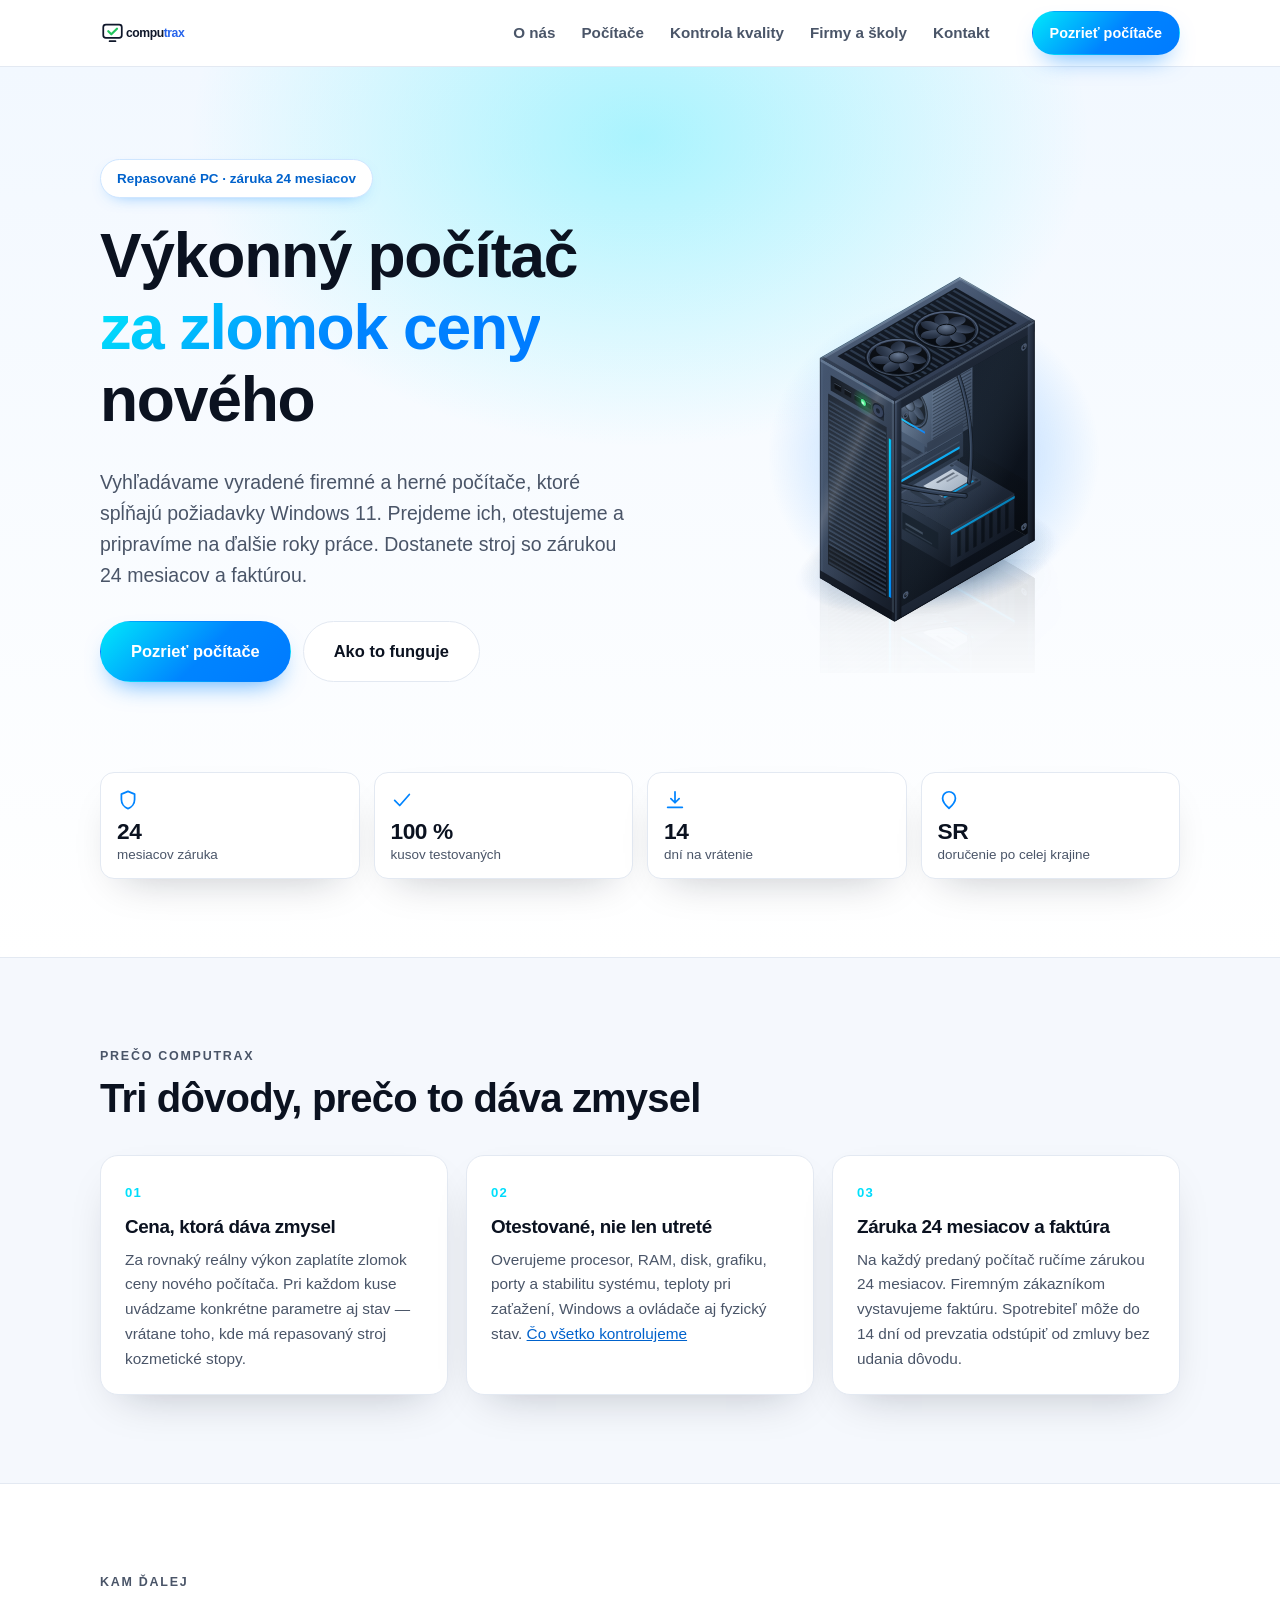
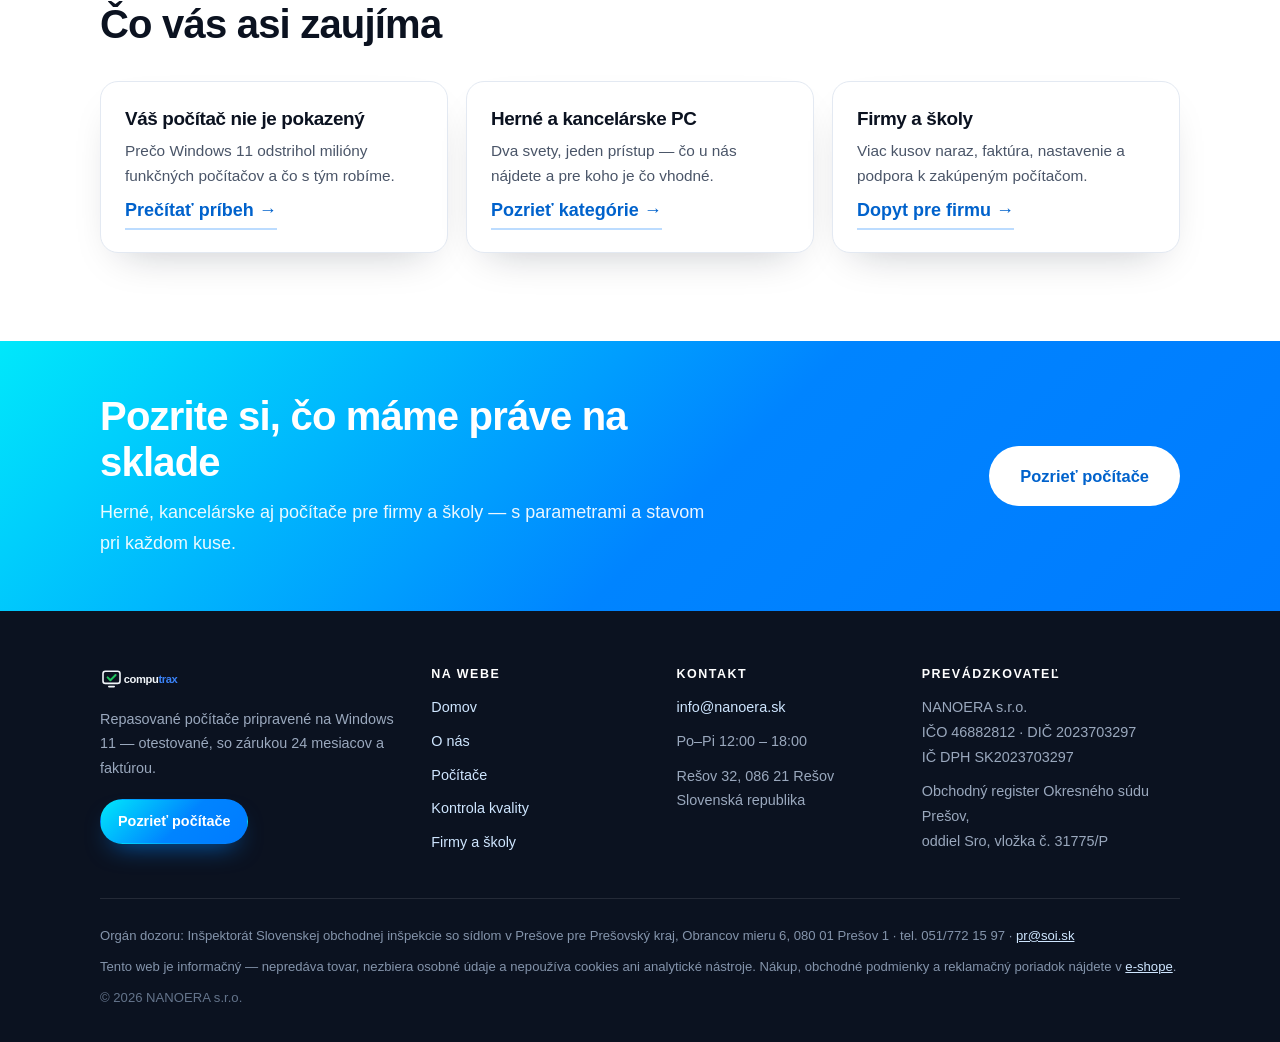
==== commit 138ae09a: "Rozdelenie na sest stranok, citatelnejsi text, zrusene odkryvanie pri scrolle Co-Authored-By: Claude" ====
--- a/index.html
+++ b/index.html
@@ -5,25 +5,27 @@
 <meta name="viewport" content="width=device-width, initial-scale=1">
 <title>Computrax — repasované počítače so zárukou 24 mesiacov</title>
 <meta name="description" content="Otestované repasované počítače pripravené na Windows 11. Záruka 24 mesiacov, faktúra a doručenie po celom Slovensku. Výkon za zlomok ceny nového PC.">
+<link rel="canonical" href="https://ld-page-computrax.vercel.app/">
 <link rel="icon" type="image/svg+xml" href="assets/favicon.svg">
 <link rel="icon" href="assets/favicon-32.png" sizes="32x32">
 <meta property="og:title" content="Computrax — repasované počítače so zárukou 24 mesiacov">
-<meta property="og:description" content="Otestované repasované počítače pripravené na Windows 11. Záruka 24 mesiacov, faktúra a doručenie po celom Slovensku.">
+<meta property="og:description" content="Otestované repasované počítače pripravené na Windows 11. Záruka 24 mesiacov, faktúra a doručenie po celom Slovensku. Výkon za zlomok ceny nového PC.">
 <meta property="og:image" content="assets/og-image.jpg">
 <meta property="og:type" content="website">
 <meta name="theme-color" content="#0084ff">
-<link rel="stylesheet" href="styles.css?v=5">
+<link rel="stylesheet" href="styles.css?v=10">
 </head>
 <body>
 
 <header class="site-header">
   <div class="wrap header-inner">
-    <a class="brand" href="#top"><img src="assets/computrax-logo.svg" alt="Computrax"></a>
+    <a class="brand" href="index.html"><img src="assets/computrax-logo.svg" alt="Computrax"></a>
     <nav class="nav" id="hlavne-menu">
-      <a href="#preco">Prečo my</a>
-      <a href="#o-nas">O nás</a>
-      <a href="#firmy">Firmy a školy</a>
-      <a href="#kontakt">Kontakt</a>
+      <a href="o-nas.html">O nás</a>
+      <a href="pocitace.html">Počítače</a>
+      <a href="kontrola.html">Kontrola kvality</a>
+      <a href="firmy.html">Firmy a školy</a>
+      <a href="kontakt.html">Kontakt</a>
     </nav>
     <a class="btn btn-primary btn-sm js-shop" data-utm="hlavicka" href="#">Pozrieť počítače</a>
     <button class="nav-toggle" type="button" aria-expanded="false"
@@ -48,7 +50,7 @@
         </p>
         <div class="cta-row">
           <a class="btn btn-primary btn-lg js-shop" data-utm="hero" href="#">Pozrieť počítače</a>
-          <a class="btn btn-ghost btn-lg" href="#o-nas">Ako to funguje</a>
+          <a class="btn btn-ghost btn-lg" href="o-nas.html">Ako to funguje</a>
         </div>
       </div>
 
@@ -70,106 +72,8 @@
     <div class="hero-glow" aria-hidden="true"></div>
   </section>
 
-  <!-- PRÍBEH POČÍTAČA -->
-  <section id="pribeh" class="story" aria-label="Ako z vyradeného počítača spravíme stroj pripravený na Windows 11">
-    <div class="story-track">
-      <div class="story-stage">
-        <div class="wrap story-inner">
-
-          <div class="story-copy">
-            <p class="eyebrow">Ako to prebieha</p>
-            <div class="story-steps">
-              <div class="story-step" data-step="0">
-                <span class="story-num">01</span>
-                <h2>Odstrihnutý, nie pokazený</h2>
-                <p>
-                  Funkčný počítač, ktorému Microsoft nedovolí prejsť na Windows 11.
-                  Chýba mu TPM 2.0 alebo dostatočne nový procesor. Väčšina takých
-                  strojov skončí v šrote.
-                </p>
-              </div>
-              <div class="story-step" data-step="1">
-                <span class="story-num">02</span>
-                <h2>Prejdeme ho kus po kuse</h2>
-                <p>
-                  Procesor, RAM, úložisko, grafika, porty, teploty pri zaťažení
-                  aj stabilita systému. Až potom vieme, s čím máme do činenia.
-                </p>
-              </div>
-              <div class="story-step" data-step="2">
-                <span class="story-num">03</span>
-                <h2>Čo treba, to doplníme</h2>
-                <p>
-                  Pri kompatibilných kusoch doplníme RAM alebo SSD. Vyčistíme,
-                  vymeníme teplovodivú pastu a znova preskúšame pod záťažou.
-                </p>
-              </div>
-              <div class="story-step" data-step="3">
-                <span class="story-num">04</span>
-                <h2>Pripravený na ďalšie roky</h2>
-                <p>
-                  Windows 11 nainštalovaný a aktivovaný, systém pripravený na prvé
-                  spustenie. So zárukou 24 mesiacov a faktúrou.
-                </p>
-                <a class="btn btn-primary js-shop" data-utm="pribeh" href="#">Pozrieť počítače</a>
-              </div>
-            </div>
-          </div>
-
-          <div class="story-scene">
-            <div id="wrap">
-              <svg id="scene" viewBox="0 0 560 600" role="img"
-                   aria-label="Repasovaný stolný počítač — kontrola, rozložený pohľad na komponenty a hotový stroj pripravený na Windows 11">
-                <defs id="defs"></defs>
-                <g id="stage"></g>
-              </svg>
-            </div>
-
-            <p class="story-hint">Potiahnite myšou a otočte si ho</p>
-          </div>
-
-        </div>
-
-        <div class="story-progress" aria-hidden="true"><span></span></div>
-      </div>
-    </div>
-  </section>
-
-  <!-- O NÁS -->
-  <section data-reveal-skupina id="o-nas" class="section">
-    <div class="wrap narrow">
-      <p class="eyebrow">O nás</p>
-      <h2>Váš počítač nie je pokazený</h2>
-      <p>
-        V októbri 2025 skončila podpora Windows 10. Milióny počítačov pritom fungujú
-        úplne dobre — len im Microsoft nedovolí prejsť na Windows 11, pretože im chýba
-        TPM 2.0 alebo dostatočne nový procesor. Zariadenie nie je pokazené. Je len
-        odstrihnuté. A zrazu stojíte pred otázkou, či naozaj musíte vyhodiť funkčný
-        stroj a zaplatiť za nový.
-      </p>
-      <p>
-        Presne pre týchto ľudí Computrax existuje. Zákazník dostane počítač pripravený
-        na Windows 11 — otestovaný, so zárukou 24 mesiacov a faktúrou — za zlomok ceny
-        nového.
-      </p>
-      <p>
-        Má to aj druhú stránku. Väčšina týchto počítačov by skončila v šrote, hoci majú
-        pred sebou ešte roky života. Výroba nového zariadenia stojí násobne viac energie
-        a vody než príprava použitého. Každý repasovaný počítač, ktorý sa vráti do
-        prevádzky, znamená o jeden kus elektroodpadu menej — bez toho, aby ste čokoľvek
-        obetovali na výkone.
-      </p>
-      <p>
-        Nikoho pritom netlačíme do zbytočného nákupu. Ak sa dá súčasný počítač ešte
-        využiť, povieme to. Ak nie, ukážeme, čo za daný rozpočet reálne dostanete. Sme
-        malý slovenský tím — každú objednávku pred odoslaním ešte raz manuálne
-        skontrolujeme.
-      </p>
-    </div>
-  </section>
-
   <!-- PREČO -->
-  <section data-reveal-skupina id="preco" class="section section-alt">
+  <section id="preco" class="section section-alt">
     <div class="wrap">
       <p class="eyebrow">Prečo Computrax</p>
       <h2>Tri dôvody, prečo to dáva zmysel</h2>
@@ -188,8 +92,8 @@
           <h3>Otestované, nie len utreté</h3>
           <p>
             Overujeme procesor, RAM, disk, grafiku, porty a stabilitu systému, teploty
-            pri zaťažení, Windows a ovládače aj fyzický stav. Až potom ide počítač
-            k zákazníkovi.
+            pri zaťažení, Windows a ovládače aj fyzický stav.
+            <a href="kontrola.html">Čo všetko kontrolujeme</a>
           </p>
         </article>
         <article class="card">
@@ -205,77 +109,32 @@
     </div>
   </section>
 
-  <!-- POČÍTAČE -->
-  <section data-reveal-skupina id="pocitace" class="section">
+  <!-- ROZCESTNÍK -->
+  <section class="section">
     <div class="wrap">
-      <p class="eyebrow">Čo u nás nájdete</p>
-      <h2>Dva svety, jeden prístup</h2>
-      <p class="section-lede">
-        Herné aj kancelárske počítače. Oboje repasované, otestované a so zárukou
-        24 mesiacov — líši sa len to, na čo sú stavané.
-      </p>
-
-      <div class="pc-grid" id="pc-grid"></div>
-        </article>
-      </div>
-
-      <p class="note">
-        Konkrétny procesor, RAM, úložisko, grafiku, operačný systém aj stav
-        daného kusu uvádzame pri každom počítači v e-shope. Dostupnosť sa mení
-        podľa aktuálneho skladu.
-      </p>
-    </div>
-  </section>
-
-  <!-- KONTROLA -->
-  <section data-reveal-skupina id="kontrola" class="section section-alt">
-    <div class="wrap">
-      <p class="eyebrow">Kontrola kvality</p>
-      <h2>Čo kontrolujeme pred odoslaním</h2>
-      <p class="section-lede">Každý počítač prejde kontrolou skôr, než opustí sklad. Overujeme:</p>
-      <ul class="checklist">
-        <li>Komponenty — procesor, RAM, disk, grafiku, porty a stabilitu systému</li>
-        <li>Teploty a stabilitu pri zaťažení</li>
-        <li>Softvér — Windows, ovládače, aktualizácie a pripravenosť systému</li>
-        <li>Fyzický stav a čistotu</li>
-        <li>Skladovú dostupnosť konkrétneho kusu</li>
-      </ul>
-      <p class="note">
-        Rozsah kontroly závisí od typu a stavu počítača. Pri každom produkte
-        uvádzame aj poznámku ku konkrétnemu kusu — vrátane toho, kde má
-        kozmetické stopy.
-      </p>
-    </div>
-  </section>
-
-  <!-- FIRMY A ŠKOLY -->
-  <section data-reveal-skupina id="firmy" class="section">
-    <div class="wrap">
-      <p class="eyebrow">Firmy a školy</p>
-      <h2>Potrebujete viac kusov naraz?</h2>
-      <div class="split">
-        <div class="split-text">
-          <p>
-            Pri väčších požiadavkách pripravíme dopyt podľa počtu zariadení, spôsobu
-            použitia, programov a rozpočtu. Podobné konfigurácie závisia od aktuálneho
-            skladu, preto väčšie dopyty potvrdzujeme individuálne.
-          </p>
-          <p>
-            Pre firemných zákazníkov vystavujeme faktúru.
-          </p>
-          <a class="btn btn-primary" href="mailto:info@nanoera.sk?subject=Dopyt%20pre%20firmu%20alebo%20%C5%A1kolu">Napísať dopyt</a>
-        </div>
-        <ul class="checklist split-list">
-          <li>Odporúčanie počítačov podľa použitia a rozpočtu</li>
-          <li>Základné nastavenie a kontrola pred odovzdaním</li>
-          <li>Doplnenie RAM alebo SSD pri kompatibilných kusoch</li>
-          <li>Záruka a podpora k zakúpeným počítačom</li>
-        </ul>
-      </div>
-    </div>
-  </section>
-
-  <!-- CTA BAND -->
+      <p class="eyebrow">Kam ďalej</p>
+      <h2>Čo vás asi zaujíma</h2>
+      <div class="cards">
+        <a class="card card-odkaz" href="o-nas.html">
+          <h3>Váš počítač nie je pokazený</h3>
+          <p>Prečo Windows 11 odstrihol milióny funkčných počítačov a čo s tým robíme.</p>
+          <span class="pc-link">Prečítať príbeh</span>
+        </a>
+        <a class="card card-odkaz" href="pocitace.html">
+          <h3>Herné a kancelárske PC</h3>
+          <p>Dva svety, jeden prístup — čo u nás nájdete a pre koho je čo vhodné.</p>
+          <span class="pc-link">Pozrieť kategórie</span>
+        </a>
+        <a class="card card-odkaz" href="firmy.html">
+          <h3>Firmy a školy</h3>
+          <p>Viac kusov naraz, faktúra, nastavenie a podpora k zakúpeným počítačom.</p>
+          <span class="pc-link">Dopyt pre firmu</span>
+        </a>
+      </div>
+    </div>
+  </section>
+
+  <!-- CTA -->
   <section class="band">
     <div class="wrap band-inner">
       <div>
@@ -286,27 +145,6 @@
     </div>
   </section>
 
-  <!-- KONTAKT -->
-  <section data-reveal-skupina id="kontakt" class="section">
-    <div class="wrap">
-      <p class="eyebrow">Kontakt</p>
-      <h2>Ozvite sa nám</h2>
-      <p class="section-lede">Poradíme, čo za váš rozpočet reálne dostanete — aj keď to nakoniec znamená, že nakupovať netreba.</p>
-      <div class="contact-grid">
-        <a class="contact-card" href="mailto:info@nanoera.sk">
-          <span class="contact-label">E-mail</span>
-          <strong>info@nanoera.sk</strong>
-          <span class="contact-note">Odpovedáme v pracovné dni</span>
-        </a>
-        <div class="contact-card">
-          <span class="contact-label">Pracovné hodiny</span>
-          <strong>Po–Pi 12:00 – 18:00</strong>
-          <span class="contact-note">Mimo týchto hodín píšte e-mailom</span>
-        </div>
-      </div>
-    </div>
-  </section>
-
 </main>
 
 <footer class="footer">
@@ -320,13 +158,13 @@
         <a class="btn btn-primary btn-sm js-shop" data-utm="paticka" href="#">Pozrieť počítače</a>
       </div>
 
-      <nav class="footer-col" aria-label="Sekcie stránky">
-        <h2>Na stránke</h2>
-        <a href="#pribeh">Ako to prebieha</a>
-        <a href="#o-nas">O nás</a>
-        <a href="#preco">Prečo Computrax</a>
-        <a href="#firmy">Firmy a školy</a>
-        <a href="#kontakt">Kontakt</a>
+      <nav class="footer-col" aria-label="Sekcie webu">
+        <h2>Na webe</h2>
+        <a href="index.html">Domov</a>
+        <a href="o-nas.html">O nás</a>
+        <a href="pocitace.html">Počítače</a>
+        <a href="kontrola.html">Kontrola kvality</a>
+        <a href="firmy.html">Firmy a školy</a>
       </nav>
 
       <div class="footer-col">
@@ -353,7 +191,7 @@
         tel. 051/772 15 97 · <a href="mailto:pr@soi.sk">pr@soi.sk</a>
       </p>
       <p>
-        Táto stránka je informačná — nepredáva tovar, nezbiera osobné údaje
+        Tento web je informačný — nepredáva tovar, nezbiera osobné údaje
         a nepoužíva cookies ani analytické nástroje. Nákup, obchodné podmienky
         a reklamačný poriadok nájdete v <a class="js-shop" data-utm="paticka-podmienky" href="#">e-shope</a>.
       </p>
@@ -366,9 +204,7 @@
   <a class="btn btn-primary js-shop" data-utm="sticky-mobil" href="#">Pozrieť počítače</a>
 </div>
 
-<script src="produkty.js?v=5"></script>
-<script src="app.js?v=5"></script>
-<script src="pc-scene.js?v=5"></script>
-<script src="story.js?v=5"></script>
+<script src="app.js?v=10"></script>
+
 </body>
 </html>
--- a/styles.css
+++ b/styles.css
@@ -26,8 +26,8 @@
   color: var(--ink);
   font-family: -apple-system, BlinkMacSystemFont, "Segoe UI", Inter, Roboto,
                "Helvetica Neue", Arial, sans-serif;
-  font-size: 17px;
-  line-height: 1.65;
+  font-size: 18px;
+  line-height: 1.72;
   -webkit-font-smoothing: antialiased;
 }
 
@@ -42,7 +42,10 @@
   padding: 0 20px;
 }
 
-.narrow { max-width: 760px; }
+/* ~68 znakov na riadok — nad tým sa oko na konci riadka stráca */
+.narrow { max-width: 41rem; }
+
+.narrow h2 { margin-top: 1.9em; }
 
 h1, h2, h3 {
   line-height: 1.15;
@@ -54,7 +57,7 @@
 h2 { font-size: clamp(1.6rem, 4vw, 2.5rem); font-weight: 780; }
 h3 { font-size: 1.18rem; font-weight: 700; }
 
-p { margin: 0 0 1.1em; }
+p { margin: 0 0 1.25em; }
 
 .grad {
   background: var(--grad);
@@ -307,9 +310,10 @@
 }
 
 .lede {
-  font-size: clamp(1.02rem, 2.3vw, 1.2rem);
+  font-size: clamp(1.05rem, 2.3vw, 1.22rem);
+  line-height: 1.6;
   color: var(--ink-soft);
-  max-width: 620px;
+  max-width: 38rem;
   margin: 0 auto 30px;
 }
 
@@ -378,6 +382,80 @@
   .trust-strip { max-width: none; margin-top: 46px; }
 }
 
+/* ---------- Hlavička podstránky ---------- */
+
+.page-head {
+  background: linear-gradient(180deg, #f2f8ff 0%, #ffffff 100%);
+  border-bottom: 1px solid var(--line);
+  padding: 54px 0 46px;
+}
+
+.page-head h1 {
+  font-size: clamp(1.9rem, 5vw, 3rem);
+  margin-bottom: .35em;
+}
+
+.page-head .lede { margin: 0; }
+
+@media (min-width: 700px) {
+  .page-head { padding: 74px 0 64px; }
+}
+
+/* aktívna položka v menu */
+.nav a.je-aktivna { color: var(--ink); }
+
+@media (min-width: 860px) {
+  .nav a.je-aktivna {
+    box-shadow: inset 0 -2px 0 var(--blue);
+    padding-bottom: 3px;
+  }
+}
+
+/* karta, ktorá je celá odkazom */
+.card-odkaz {
+  display: block;
+  text-decoration: none;
+  color: inherit;
+}
+
+.card-odkaz .pc-link { display: inline-block; margin-top: 6px; }
+
+/* ---------- Hlavicka podstranky ---------- */
+
+.page-head {
+  background: linear-gradient(180deg, #f2f8ff 0%, #ffffff 100%);
+  border-bottom: 1px solid var(--line);
+  padding: 54px 0 46px;
+}
+
+.page-head h1 {
+  font-size: clamp(1.9rem, 5vw, 3rem);
+  margin-bottom: .35em;
+}
+
+.page-head .lede { margin: 0; }
+
+@media (min-width: 700px) {
+  .page-head { padding: 74px 0 64px; }
+}
+
+.nav a.je-aktivna { color: var(--ink); }
+
+@media (min-width: 860px) {
+  .nav a.je-aktivna {
+    box-shadow: inset 0 -2px 0 var(--blue);
+    padding-bottom: 3px;
+  }
+}
+
+.card-odkaz {
+  display: block;
+  text-decoration: none;
+  color: inherit;
+}
+
+.card-odkaz .pc-link { display: inline-block; margin-top: 6px; }
+
 /* ---------- Sections ---------- */
 
 .section { padding: 62px 0; }
@@ -386,7 +464,7 @@
 .section p { color: var(--ink-soft); }
 .section h2 { color: var(--ink); }
 
-.section-lede { max-width: 560px; margin-bottom: 34px; }
+.section-lede { max-width: 36rem; margin-bottom: 34px; }
 
 @media (min-width: 700px) {
   .section { padding: 88px 0; }
@@ -423,7 +501,7 @@
   margin-bottom: 12px;
 }
 
-.card p { margin-bottom: 0; font-size: .97rem; }
+.card p { margin-bottom: 0; font-size: .96rem; line-height: 1.62; }
 
 /* ---------- CTA band ---------- */
 
@@ -807,6 +885,10 @@
   max-width: 780px;
 }
 
+.checklist li b { color: var(--ink); }
+
+.checklist li b { color: var(--ink); }
+
 .checklist li {
   position: relative;
   padding: 14px 18px 14px 52px;
@@ -879,23 +961,6 @@
   body { padding-bottom: 104px; }
 }
 
-/* ---------- Odkrývanie pri scrolle ---------- */
-
-.na-odkrytie {
-  opacity: 0;
-  transform: translateY(16px);
-  transition: opacity .55s ease, transform .55s ease;
-}
-
-.je-videne {
-  opacity: 1;
-  transform: none;
-}
-
-@media (prefers-reduced-motion: reduce) {
-  .na-odkrytie { opacity: 1; transform: none; transition: none; }
-}
-
 /* ---------- Footer ---------- */
 
 .footer {
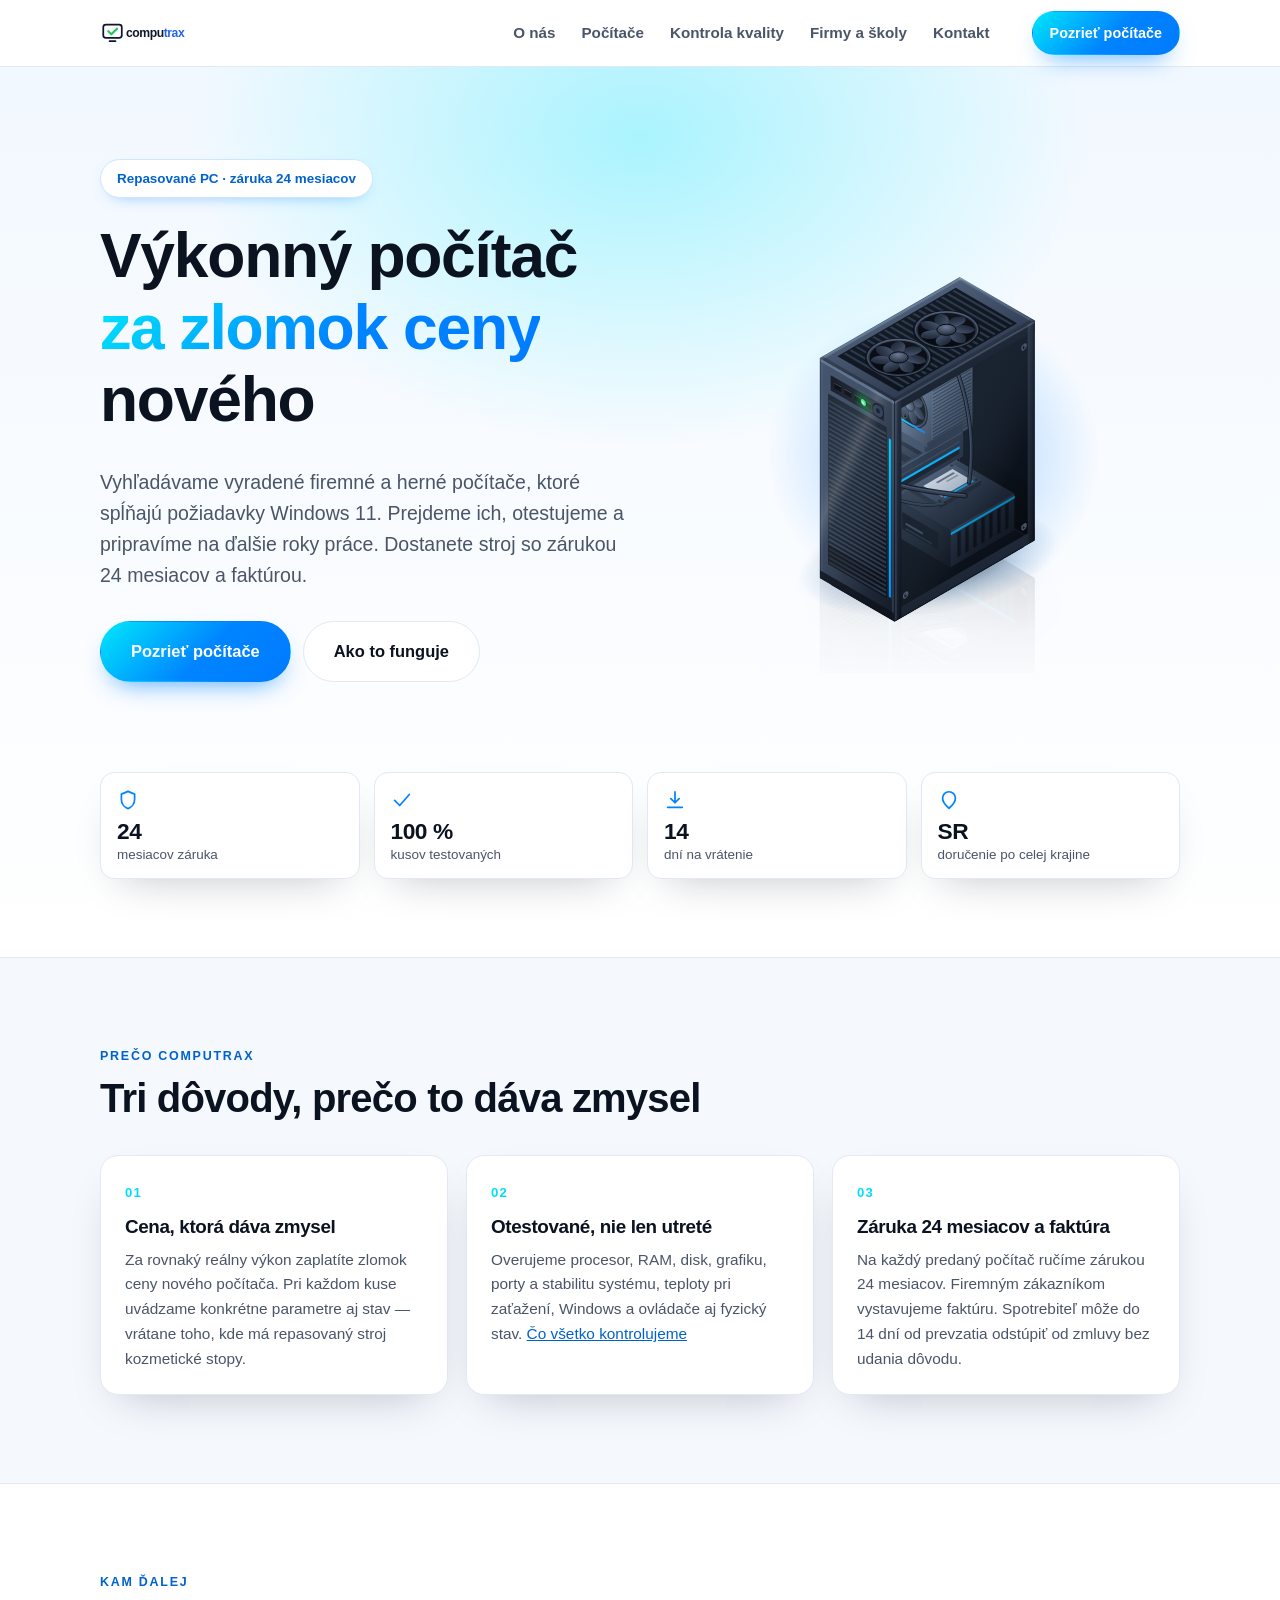
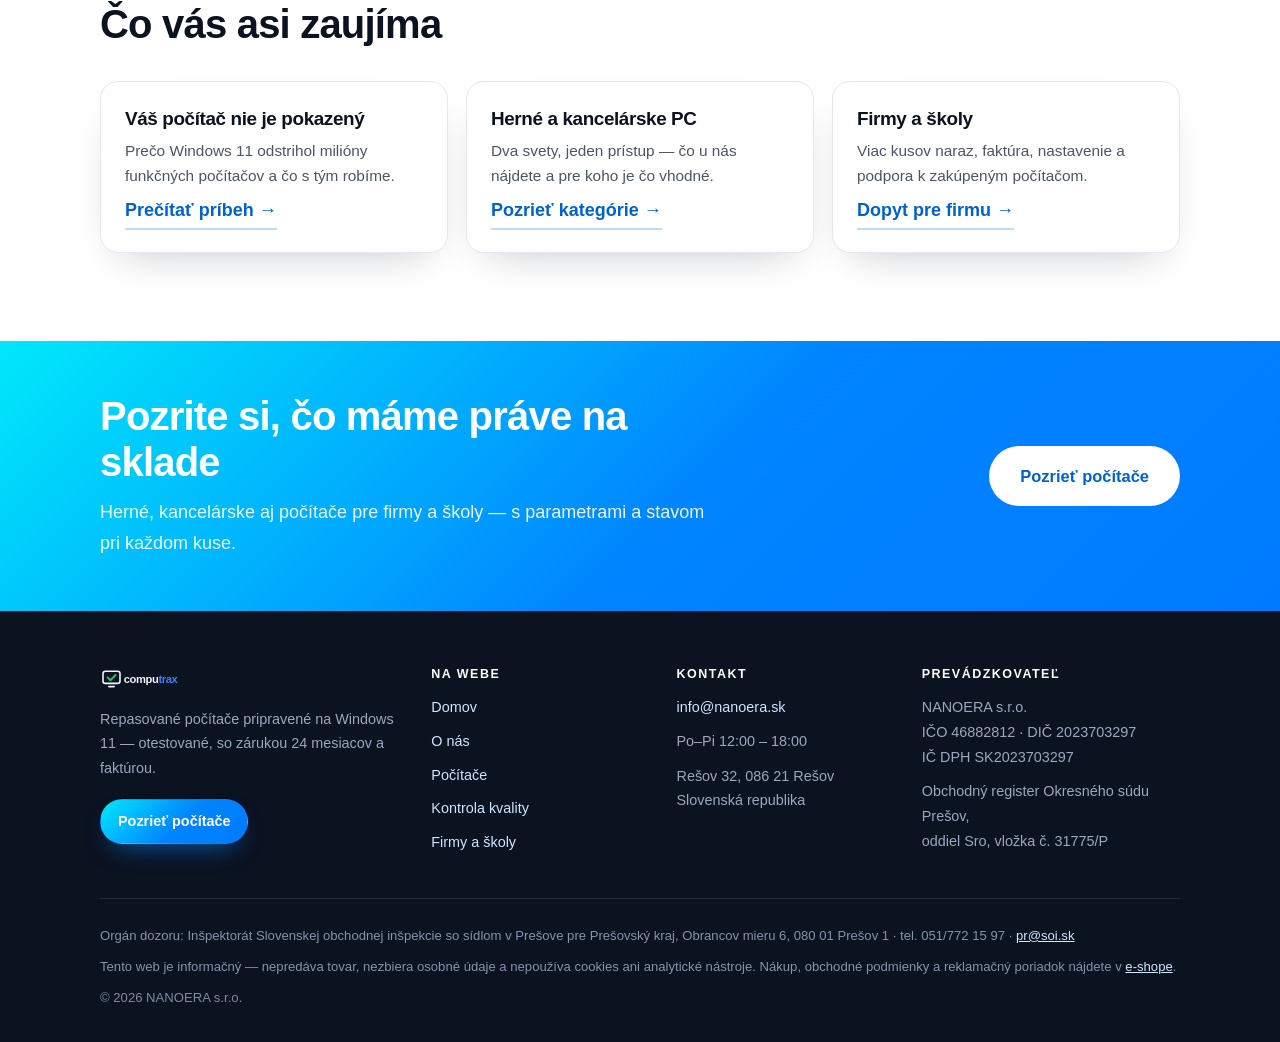
==== commit ff683dcd: "Audit: opraveny kontrast eyebrow/stitkov/copyrightu, viditelny focus, vacsie terciky v paticke na mo" ====
--- a/index.html
+++ b/index.html
@@ -13,19 +13,60 @@
 <meta property="og:image" content="assets/og-image.jpg">
 <meta property="og:type" content="website">
 <meta name="theme-color" content="#0084ff">
-<link rel="stylesheet" href="styles.css?v=10">
+<link rel="stylesheet" href="styles.css?v=15">
+<script type="application/ld+json">
+{
+  "@context": "https://schema.org",
+  "@type": "Organization",
+  "name": "Computrax",
+  "legalName": "NANOERA s.r.o.",
+  "url": "https://ld-page-computrax.vercel.app/",
+  "logo": "https://ld-page-computrax.vercel.app/assets/computrax-logo.svg",
+  "email": "info@nanoera.sk",
+  "description": "Repasované počítače pripravené na Windows 11 — otestované, so zárukou 24 mesiacov a faktúrou.",
+  "address": {
+    "@type": "PostalAddress",
+    "streetAddress": "Rešov 32",
+    "postalCode": "086 21",
+    "addressLocality": "Rešov",
+    "addressCountry": "SK"
+  },
+  "identifier": [
+    {
+      "@type": "PropertyValue",
+      "name": "IČO",
+      "value": "46882812"
+    },
+    {
+      "@type": "PropertyValue",
+      "name": "DIČ",
+      "value": "2023703297"
+    },
+    {
+      "@type": "PropertyValue",
+      "name": "IČ DPH",
+      "value": "SK2023703297"
+    }
+  ],
+  "areaServed": {
+    "@type": "Country",
+    "name": "Slovensko"
+  },
+  "openingHours": "Mo-Fr 12:00-18:00"
+}
+</script>
 </head>
 <body>
 
 <header class="site-header">
   <div class="wrap header-inner">
-    <a class="brand" href="index.html"><img src="assets/computrax-logo.svg" alt="Computrax"></a>
+    <a class="brand" href="/"><img src="assets/computrax-logo.svg" alt="Computrax"></a>
     <nav class="nav" id="hlavne-menu">
-      <a href="o-nas.html">O nás</a>
-      <a href="pocitace.html">Počítače</a>
-      <a href="kontrola.html">Kontrola kvality</a>
-      <a href="firmy.html">Firmy a školy</a>
-      <a href="kontakt.html">Kontakt</a>
+      <a href="/o-nas">O nás</a>
+      <a href="/pocitace">Počítače</a>
+      <a href="/kontrola">Kontrola kvality</a>
+      <a href="/firmy">Firmy a školy</a>
+      <a href="/kontakt">Kontakt</a>
     </nav>
     <a class="btn btn-primary btn-sm js-shop" data-utm="hlavicka" href="#">Pozrieť počítače</a>
     <button class="nav-toggle" type="button" aria-expanded="false"
@@ -50,7 +91,7 @@
         </p>
         <div class="cta-row">
           <a class="btn btn-primary btn-lg js-shop" data-utm="hero" href="#">Pozrieť počítače</a>
-          <a class="btn btn-ghost btn-lg" href="o-nas.html">Ako to funguje</a>
+          <a class="btn btn-ghost btn-lg" href="/o-nas">Ako to funguje</a>
         </div>
       </div>
 
@@ -93,7 +134,7 @@
           <p>
             Overujeme procesor, RAM, disk, grafiku, porty a stabilitu systému, teploty
             pri zaťažení, Windows a ovládače aj fyzický stav.
-            <a href="kontrola.html">Čo všetko kontrolujeme</a>
+            <a href="/kontrola">Čo všetko kontrolujeme</a>
           </p>
         </article>
         <article class="card">
@@ -115,17 +156,17 @@
       <p class="eyebrow">Kam ďalej</p>
       <h2>Čo vás asi zaujíma</h2>
       <div class="cards">
-        <a class="card card-odkaz" href="o-nas.html">
+        <a class="card card-odkaz" href="/o-nas">
           <h3>Váš počítač nie je pokazený</h3>
           <p>Prečo Windows 11 odstrihol milióny funkčných počítačov a čo s tým robíme.</p>
           <span class="pc-link">Prečítať príbeh</span>
         </a>
-        <a class="card card-odkaz" href="pocitace.html">
+        <a class="card card-odkaz" href="/pocitace">
           <h3>Herné a kancelárske PC</h3>
           <p>Dva svety, jeden prístup — čo u nás nájdete a pre koho je čo vhodné.</p>
           <span class="pc-link">Pozrieť kategórie</span>
         </a>
-        <a class="card card-odkaz" href="firmy.html">
+        <a class="card card-odkaz" href="/firmy">
           <h3>Firmy a školy</h3>
           <p>Viac kusov naraz, faktúra, nastavenie a podpora k zakúpeným počítačom.</p>
           <span class="pc-link">Dopyt pre firmu</span>
@@ -160,11 +201,11 @@
 
       <nav class="footer-col" aria-label="Sekcie webu">
         <h2>Na webe</h2>
-        <a href="index.html">Domov</a>
-        <a href="o-nas.html">O nás</a>
-        <a href="pocitace.html">Počítače</a>
-        <a href="kontrola.html">Kontrola kvality</a>
-        <a href="firmy.html">Firmy a školy</a>
+        <a href="/">Domov</a>
+        <a href="/o-nas">O nás</a>
+        <a href="/pocitace">Počítače</a>
+        <a href="/kontrola">Kontrola kvality</a>
+        <a href="/firmy">Firmy a školy</a>
       </nav>
 
       <div class="footer-col">
@@ -204,7 +245,7 @@
   <a class="btn btn-primary js-shop" data-utm="sticky-mobil" href="#">Pozrieť počítače</a>
 </div>
 
-<script src="app.js?v=10"></script>
+<script src="app.js?v=15"></script>
 
 </body>
 </html>
--- a/styles.css
+++ b/styles.css
@@ -71,7 +71,7 @@
   letter-spacing: .14em;
   font-size: .78rem;
   font-weight: 700;
-  color: var(--blue);
+  color: var(--blue-deep);
   margin-bottom: .6em;
 }
 
@@ -185,6 +185,14 @@
   .header-inner > .btn { display: inline-flex; }
 }
 
+/* ---------- Zameranie klávesnicou ---------- */
+
+:focus-visible {
+  outline: 3px solid var(--blue-deep);
+  outline-offset: 3px;
+  border-radius: 6px;
+}
+
 /* ---------- Buttons ---------- */
 
 .btn {
@@ -464,6 +472,9 @@
 .section p { color: var(--ink-soft); }
 .section h2 { color: var(--ink); }
 
+/* .eyebrow je <p>, takže ho .section p prebíjalo — vrátime mu farbu */
+.section .eyebrow { color: var(--blue-deep); }
+
 .section-lede { max-width: 36rem; margin-bottom: 34px; }
 
 @media (min-width: 700px) {
@@ -756,8 +767,12 @@
   margin-top: 32px;
 }
 
-@media (min-width: 820px) {
-  .pc-grid { grid-template-columns: repeat(2, 1fr); gap: 26px; }
+/* pružná mriežka — prispôsobí sa počtu počítačov v produkty.js */
+@media (min-width: 720px) {
+  .pc-grid {
+    grid-template-columns: repeat(auto-fit, minmax(300px, 1fr));
+    gap: 26px;
+  }
 }
 
 .pc-card {
@@ -807,8 +822,8 @@
   color: #fff;
 }
 
-.pc-stav.je-repas { background: var(--blue); }
-.pc-stav.je-novy  { background: #16a34a; }
+.pc-stav.je-repas { background: var(--blue-deep); }
+.pc-stav.je-novy  { background: #15803d; }
 
 .pc-body {
   padding: 24px 24px 26px;
@@ -833,6 +848,20 @@
 
 .pc-body h3 { font-size: 1.32rem; margin-bottom: .45em; }
 .pc-body > p { font-size: .97rem; margin-bottom: 1.1em; }
+
+.pc-cena {
+  font-size: 1.3rem;
+  font-weight: 800;
+  letter-spacing: -.02em;
+  color: var(--ink);
+  margin: 0 0 14px;
+}
+
+.pc-poznamka {
+  font-size: .85rem;
+  color: var(--ink-soft);
+  margin: -8px 0 18px;
+}
 
 .pc-specs {
   list-style: none;
@@ -1003,6 +1032,12 @@
 }
 
 .footer-col a:hover { color: #fff; text-decoration: underline; }
+
+/* na dotykových displejoch potrebujú odkazy väčšiu plochu */
+@media (max-width: 759px) {
+  .footer-col a { padding: 9px 0; margin-bottom: 0; }
+  .brand { padding: 9px 0; }
+}
 .footer-col p { margin: 0 0 10px; }
 
 .footer-legal {
@@ -1013,4 +1048,4 @@
 
 .footer-legal p { margin: 0 0 10px; color: #8494ab; }
 .footer-legal a { color: #cfe6ff; }
-.footer-legal .copy { color: #64748b; margin: 0; }
+.footer-legal .copy { color: #7d8ba1; margin: 0; }
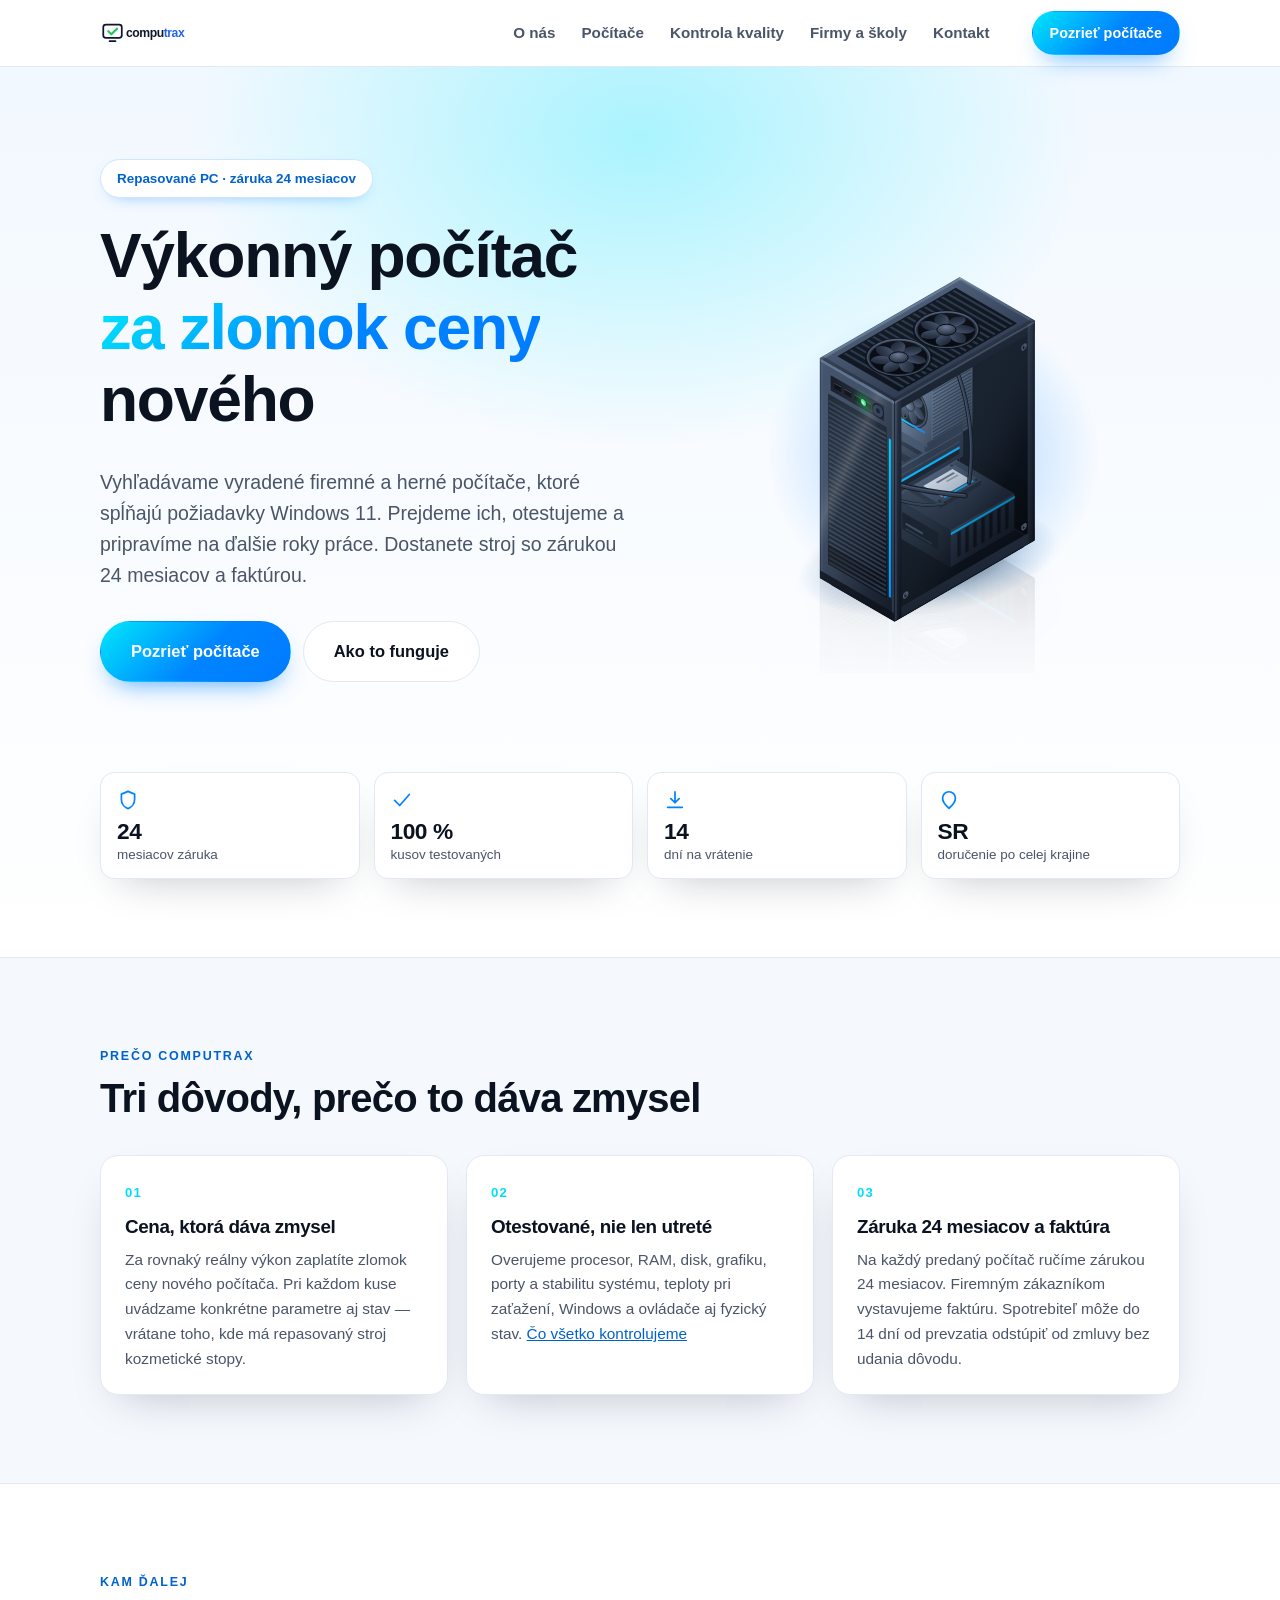
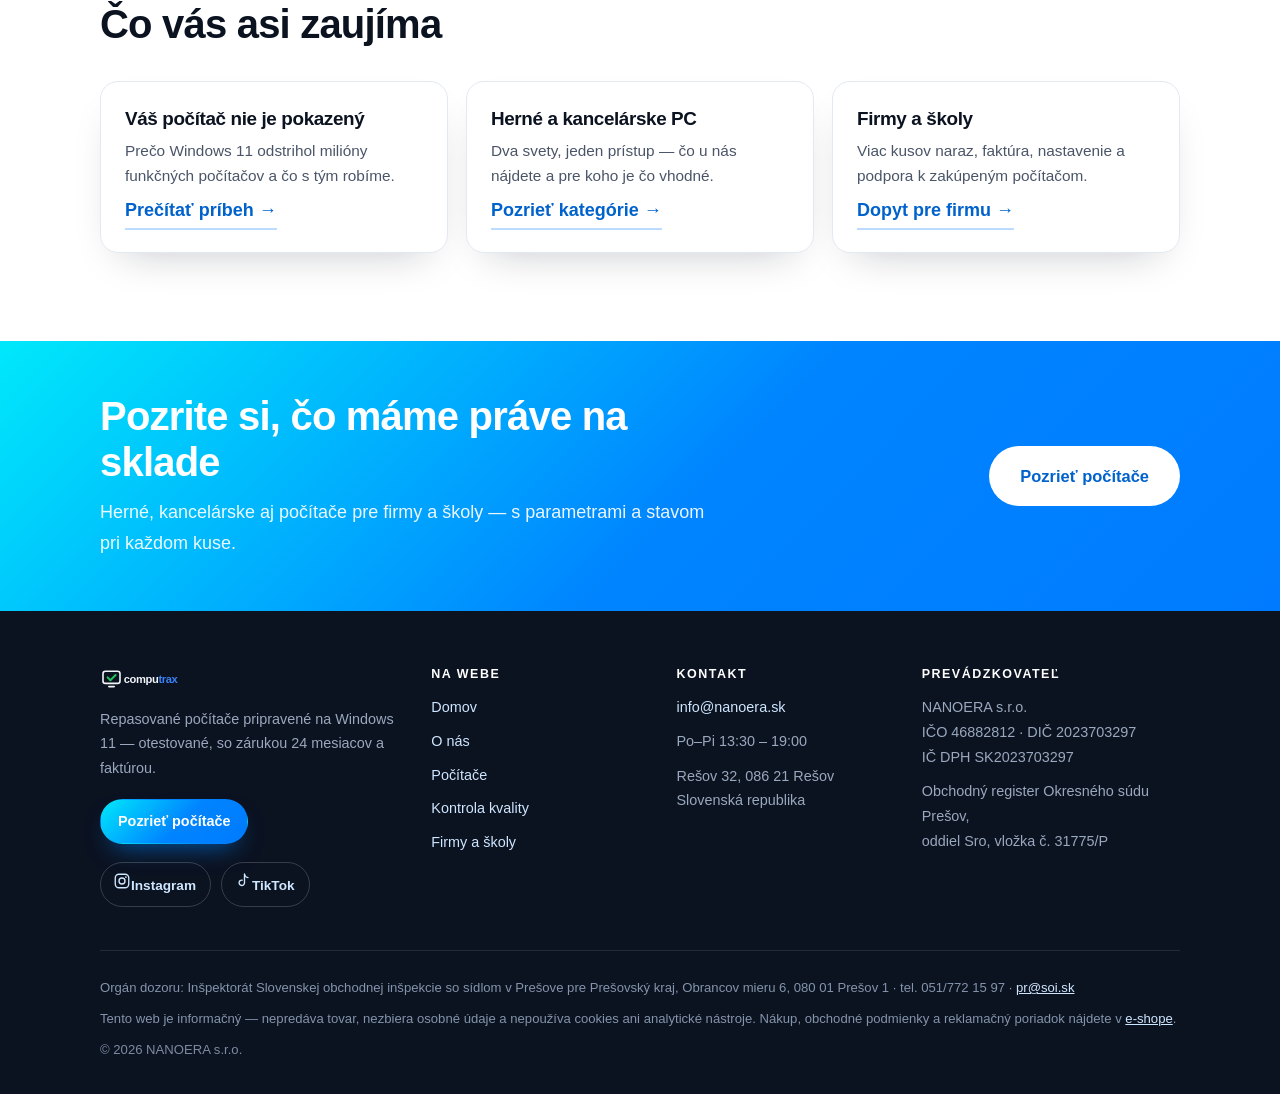
==== commit 815c5eca: "Instagram a TikTok v paticke a v sameAs, opravene pracovne hodiny na 13:30-19:00" ====
--- a/index.html
+++ b/index.html
@@ -13,7 +13,7 @@
 <meta property="og:image" content="assets/og-image.jpg">
 <meta property="og:type" content="website">
 <meta name="theme-color" content="#0084ff">
-<link rel="stylesheet" href="styles.css?v=15">
+<link rel="stylesheet" href="styles.css?v=16">
 <script type="application/ld+json">
 {
   "@context": "https://schema.org",
@@ -52,7 +52,11 @@
     "@type": "Country",
     "name": "Slovensko"
   },
-  "openingHours": "Mo-Fr 12:00-18:00"
+  "openingHours": "Mo-Fr 13:30-19:00",
+  "sameAs": [
+    "https://www.instagram.com/computrax.sk/",
+    "https://www.tiktok.com/@computrax"
+  ]
 }
 </script>
 </head>
@@ -197,6 +201,12 @@
         <p>Repasované počítače pripravené na Windows 11 — otestované, so zárukou
            24 mesiacov a faktúrou.</p>
         <a class="btn btn-primary btn-sm js-shop" data-utm="paticka" href="#">Pozrieť počítače</a>
+
+        <ul class="socialne">
+          <li><a href="https://www.instagram.com/computrax.sk/" target="_blank" rel="noopener me" aria-label="Computrax na Instagrame"><svg viewBox="0 0 24 24" aria-hidden="true"><rect x="3" y="3" width="18" height="18" rx="5"/><circle cx="12" cy="12" r="4"/><circle cx="17.2" cy="6.8" r="1.2" fill="currentColor" stroke="none"/></svg><span>Instagram</span></a></li>
+          <li><a href="https://www.tiktok.com/@computrax" target="_blank" rel="noopener me" aria-label="Computrax na TikToku"><svg viewBox="0 0 24 24" aria-hidden="true"><path d="M14 3v11.4a3.6 3.6 0 1 1-3-3.55"/><path d="M14 3c.4 2.6 2.1 4.2 4.7 4.4"/></svg><span>TikTok</span></a></li>
+        </ul>
+
       </div>
 
       <nav class="footer-col" aria-label="Sekcie webu">
@@ -211,7 +221,7 @@
       <div class="footer-col">
         <h2>Kontakt</h2>
         <a href="mailto:info@nanoera.sk">info@nanoera.sk</a>
-        <p>Po–Pi 12:00 – 18:00</p>
+        <p>Po–Pi 13:30 – 19:00</p>
         <p>Rešov 32, 086 21 Rešov<br>Slovenská republika</p>
       </div>
 
@@ -245,7 +255,7 @@
   <a class="btn btn-primary js-shop" data-utm="sticky-mobil" href="#">Pozrieť počítače</a>
 </div>
 
-<script src="app.js?v=15"></script>
+<script src="app.js?v=16"></script>
 
 </body>
 </html>
--- a/styles.css
+++ b/styles.css
@@ -1014,6 +1014,42 @@
 
 .footer-brand p { max-width: 300px; margin-bottom: 18px; }
 
+/* ---------- Sociálne siete ---------- */
+
+.socialne {
+  list-style: none;
+  display: flex;
+  gap: 10px;
+  margin: 18px 0 0;
+  padding: 0;
+}
+
+.socialne a {
+  display: inline-flex;
+  align-items: center;
+  gap: 8px;
+  padding: 9px 14px 9px 12px;
+  border: 1px solid rgba(255, 255, 255, .18);
+  border-radius: 999px;
+  color: #cfe6ff;
+  text-decoration: none;
+  font-size: .85rem;
+  font-weight: 600;
+  transition: border-color .15s ease, color .15s ease;
+}
+
+.socialne a:hover { border-color: #cfe6ff; color: #fff; }
+
+.socialne svg {
+  width: 18px;
+  height: 18px;
+  fill: none;
+  stroke: currentColor;
+  stroke-width: 1.8;
+  stroke-linecap: round;
+  stroke-linejoin: round;
+}
+
 .footer-col h2 {
   font-size: .78rem;
   text-transform: uppercase;
